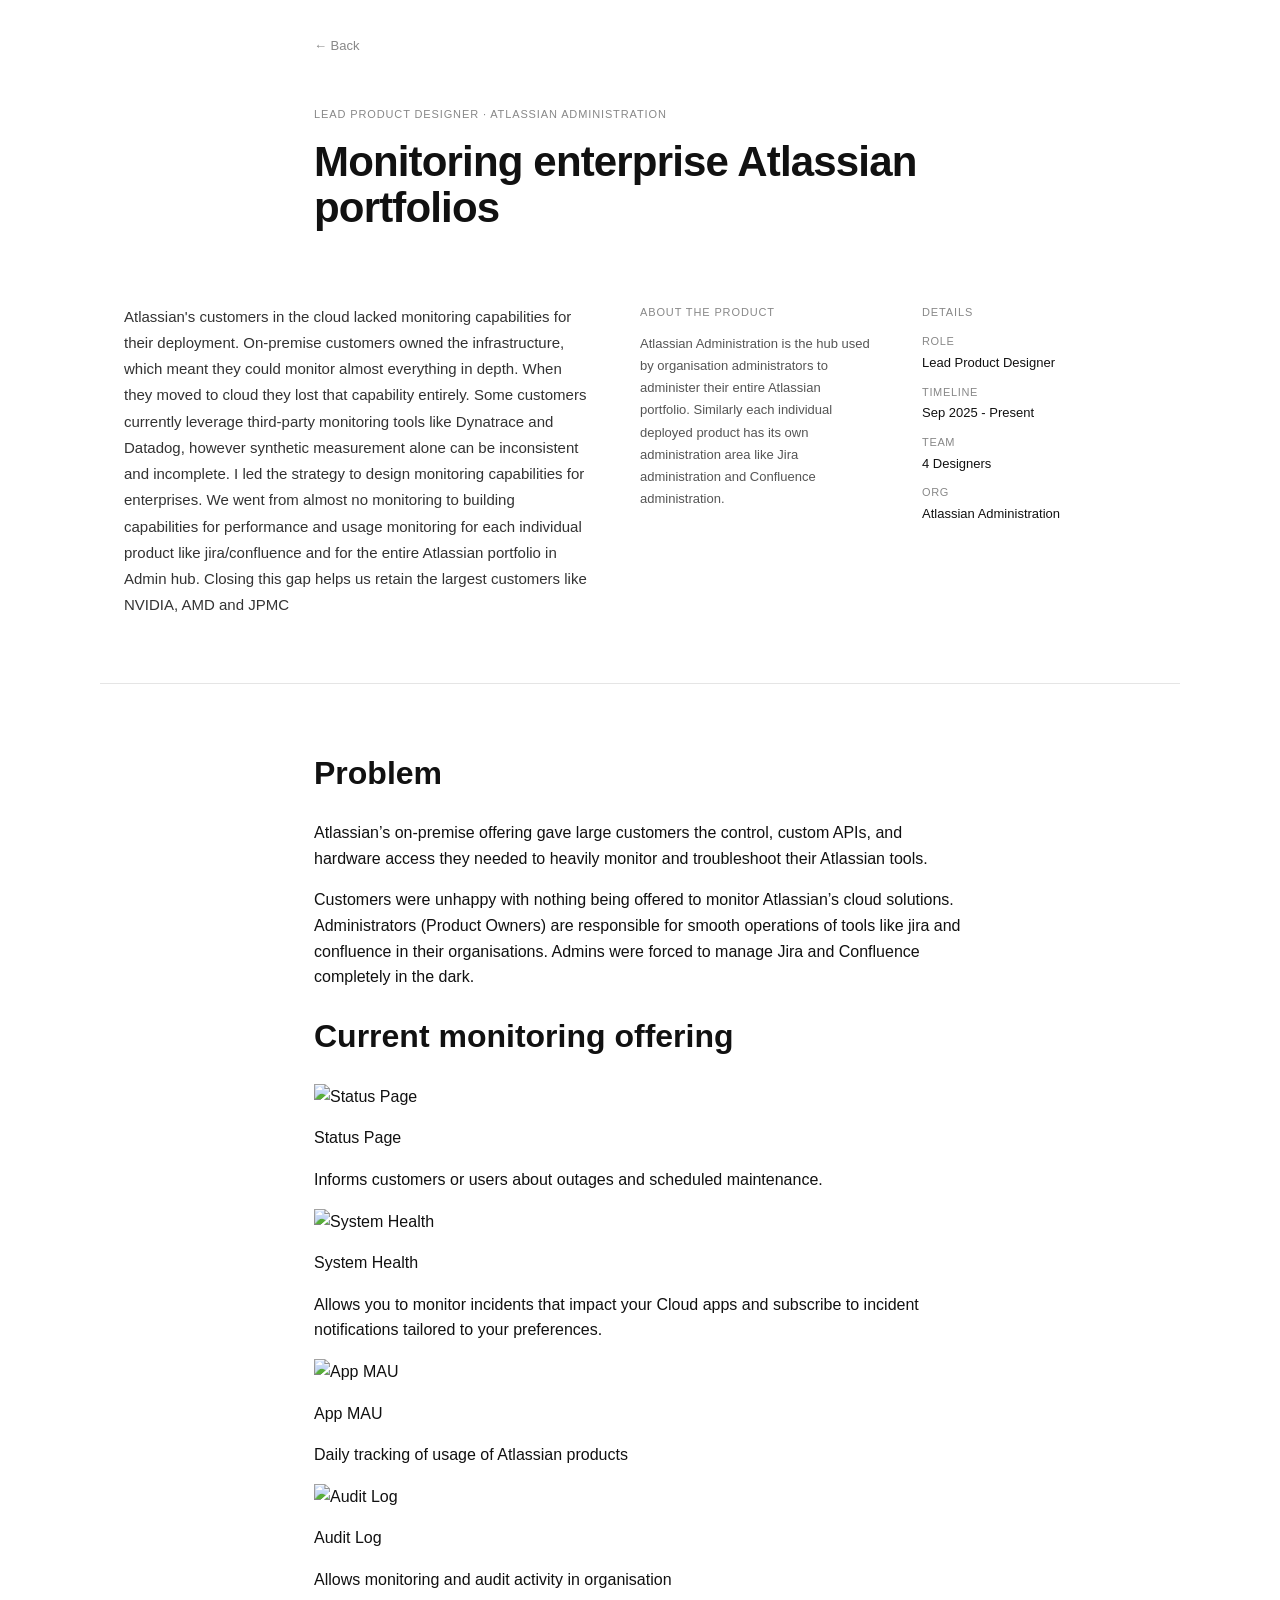
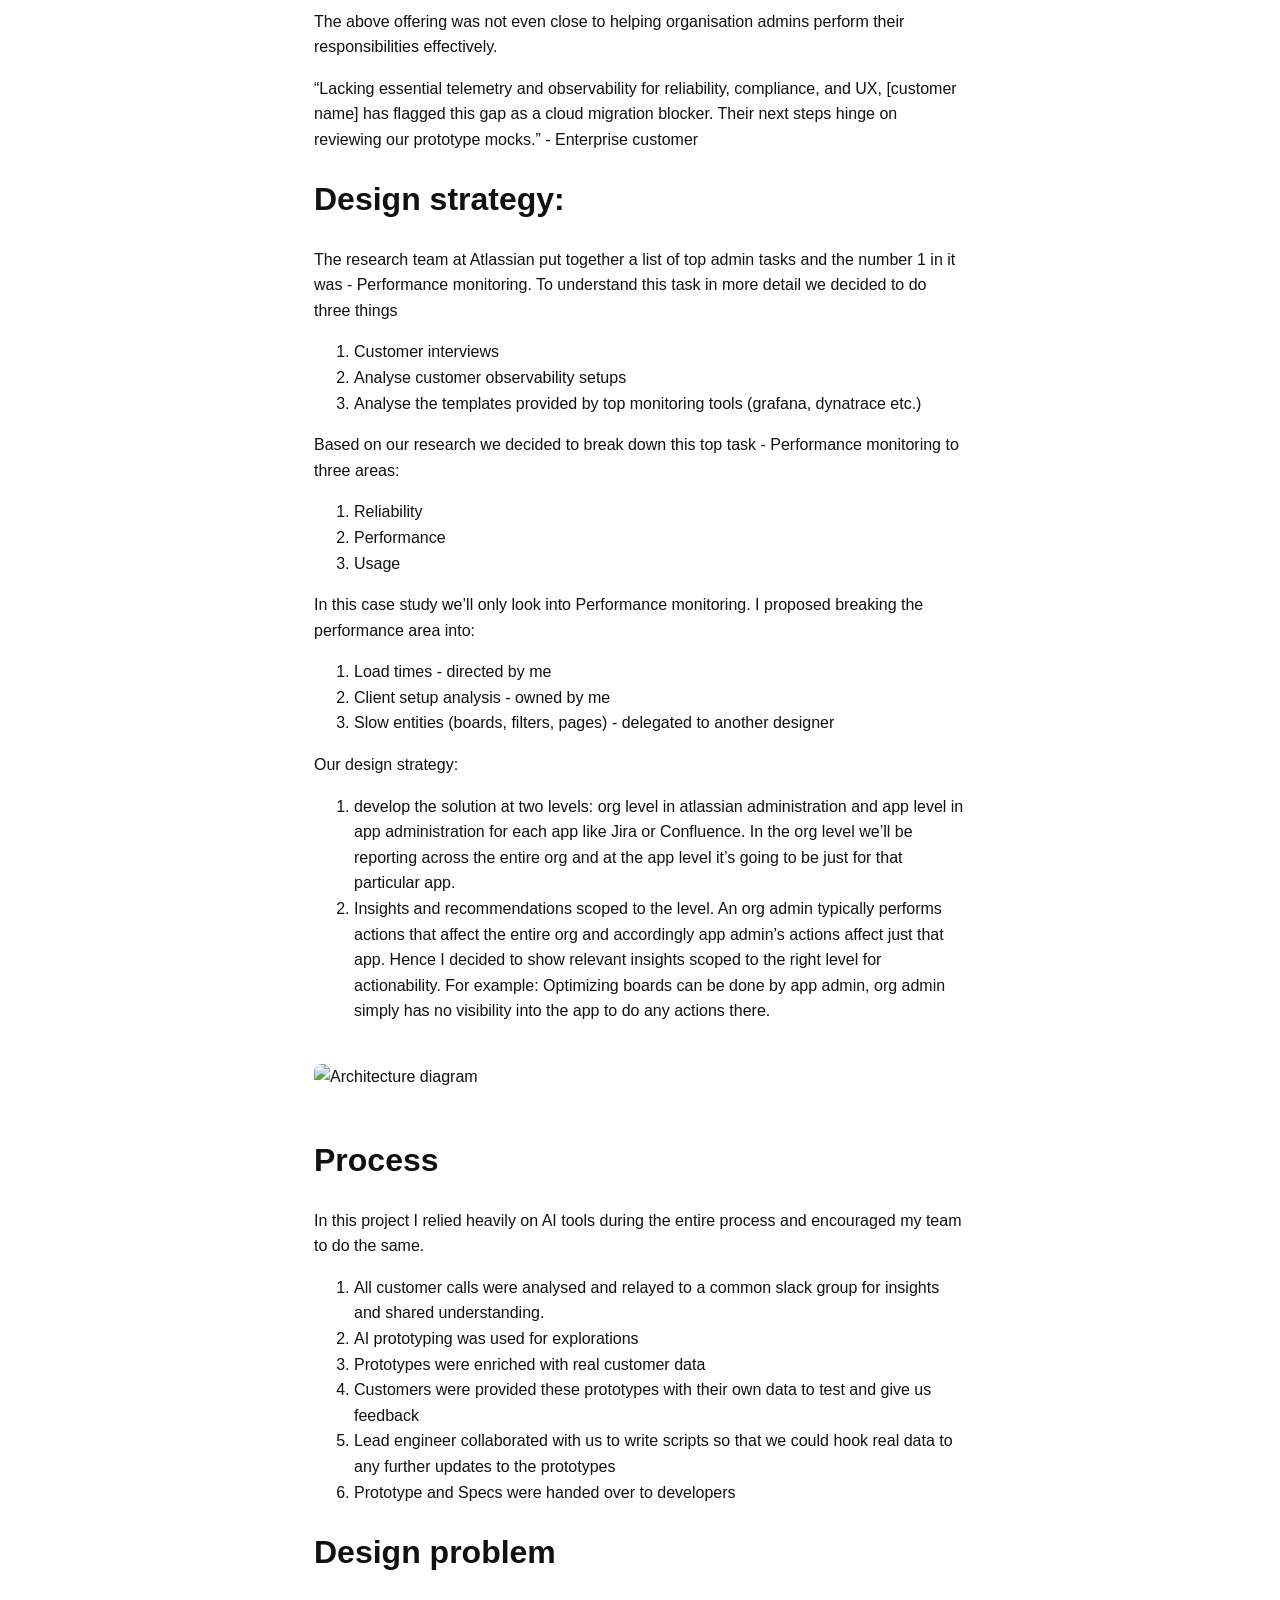
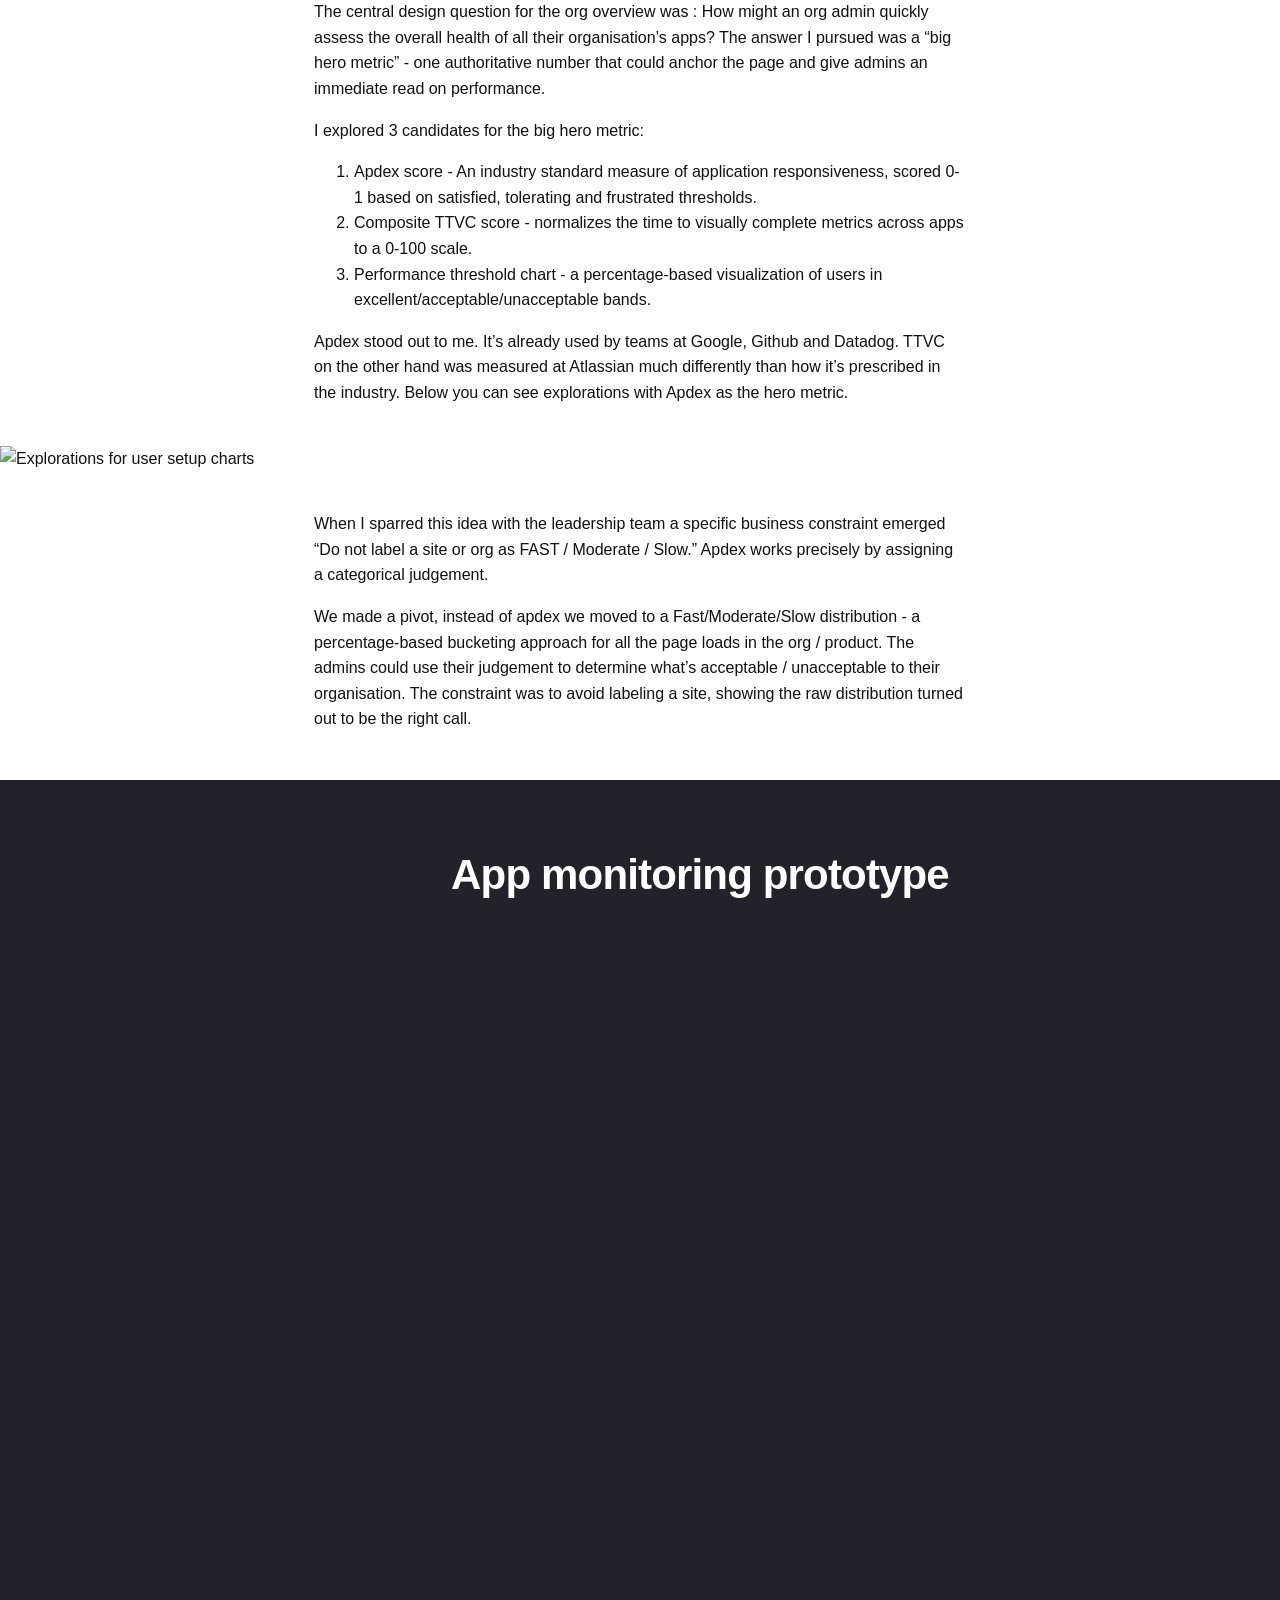
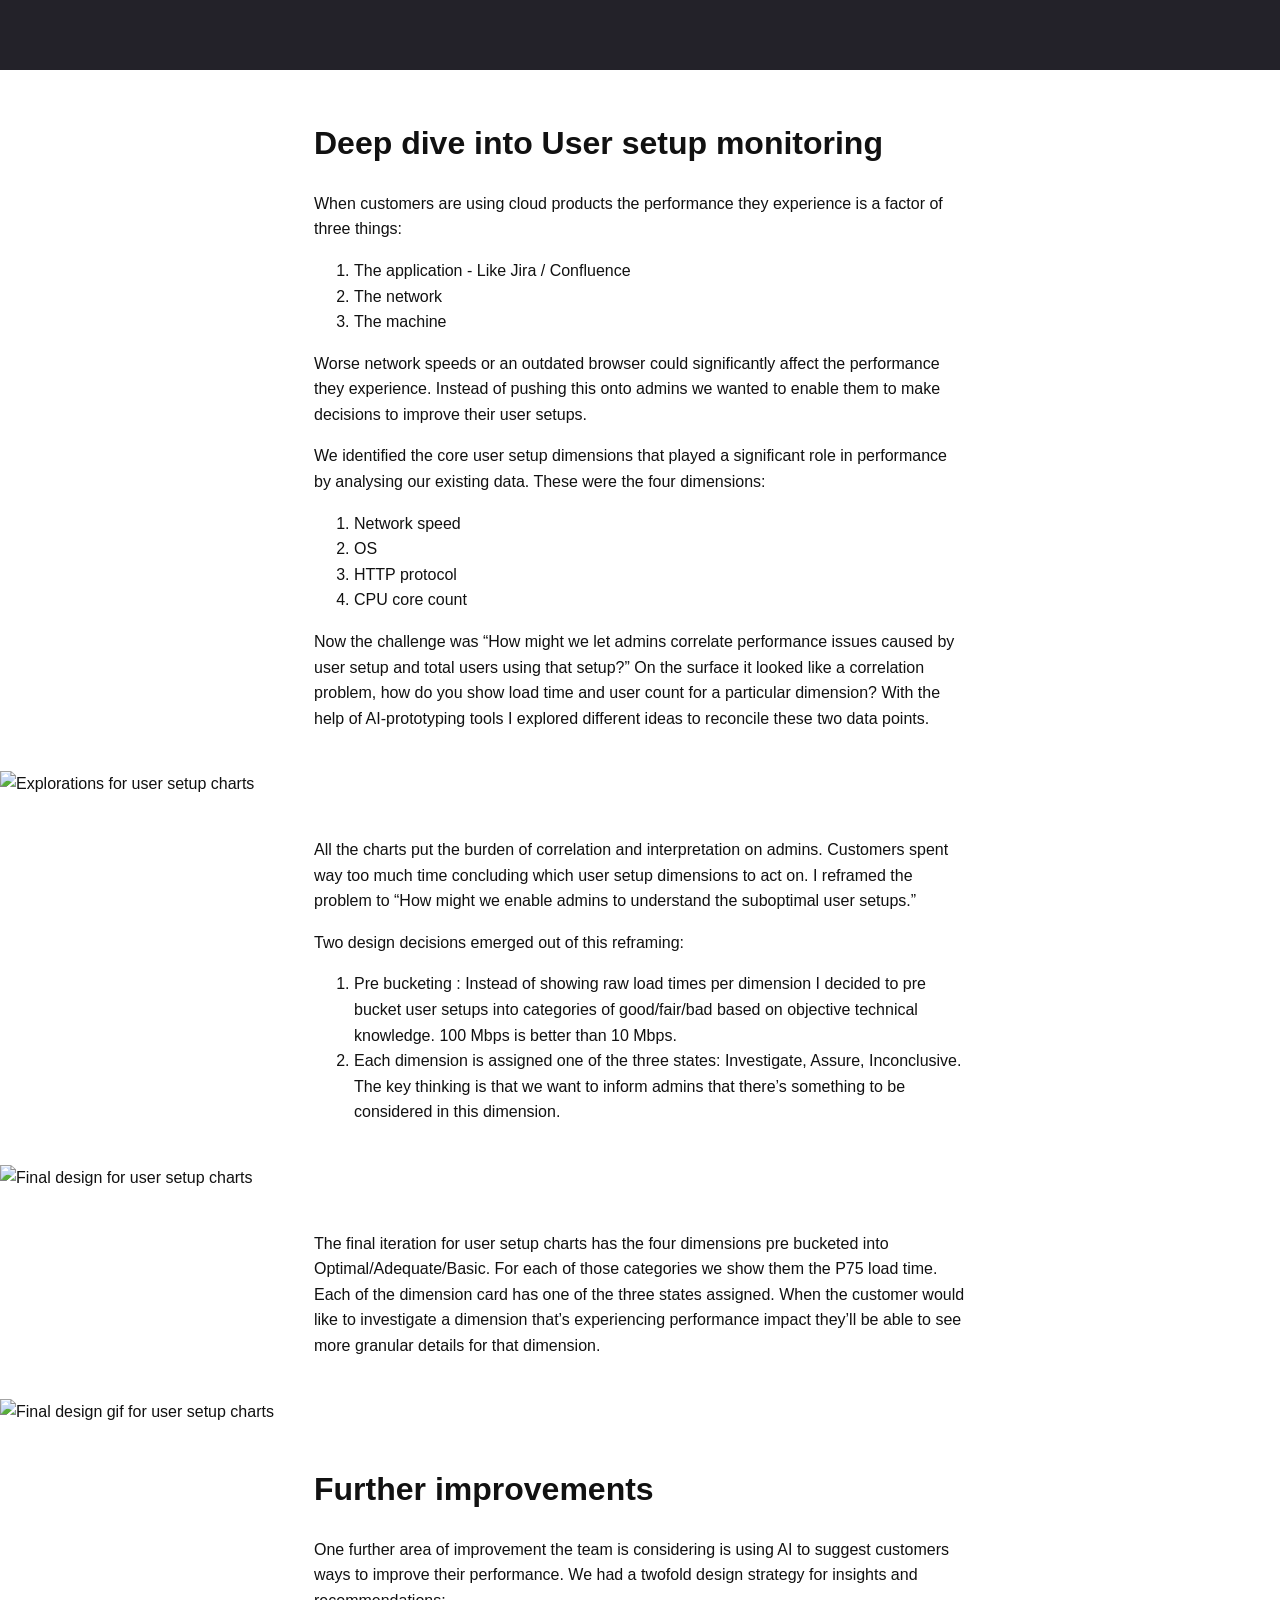
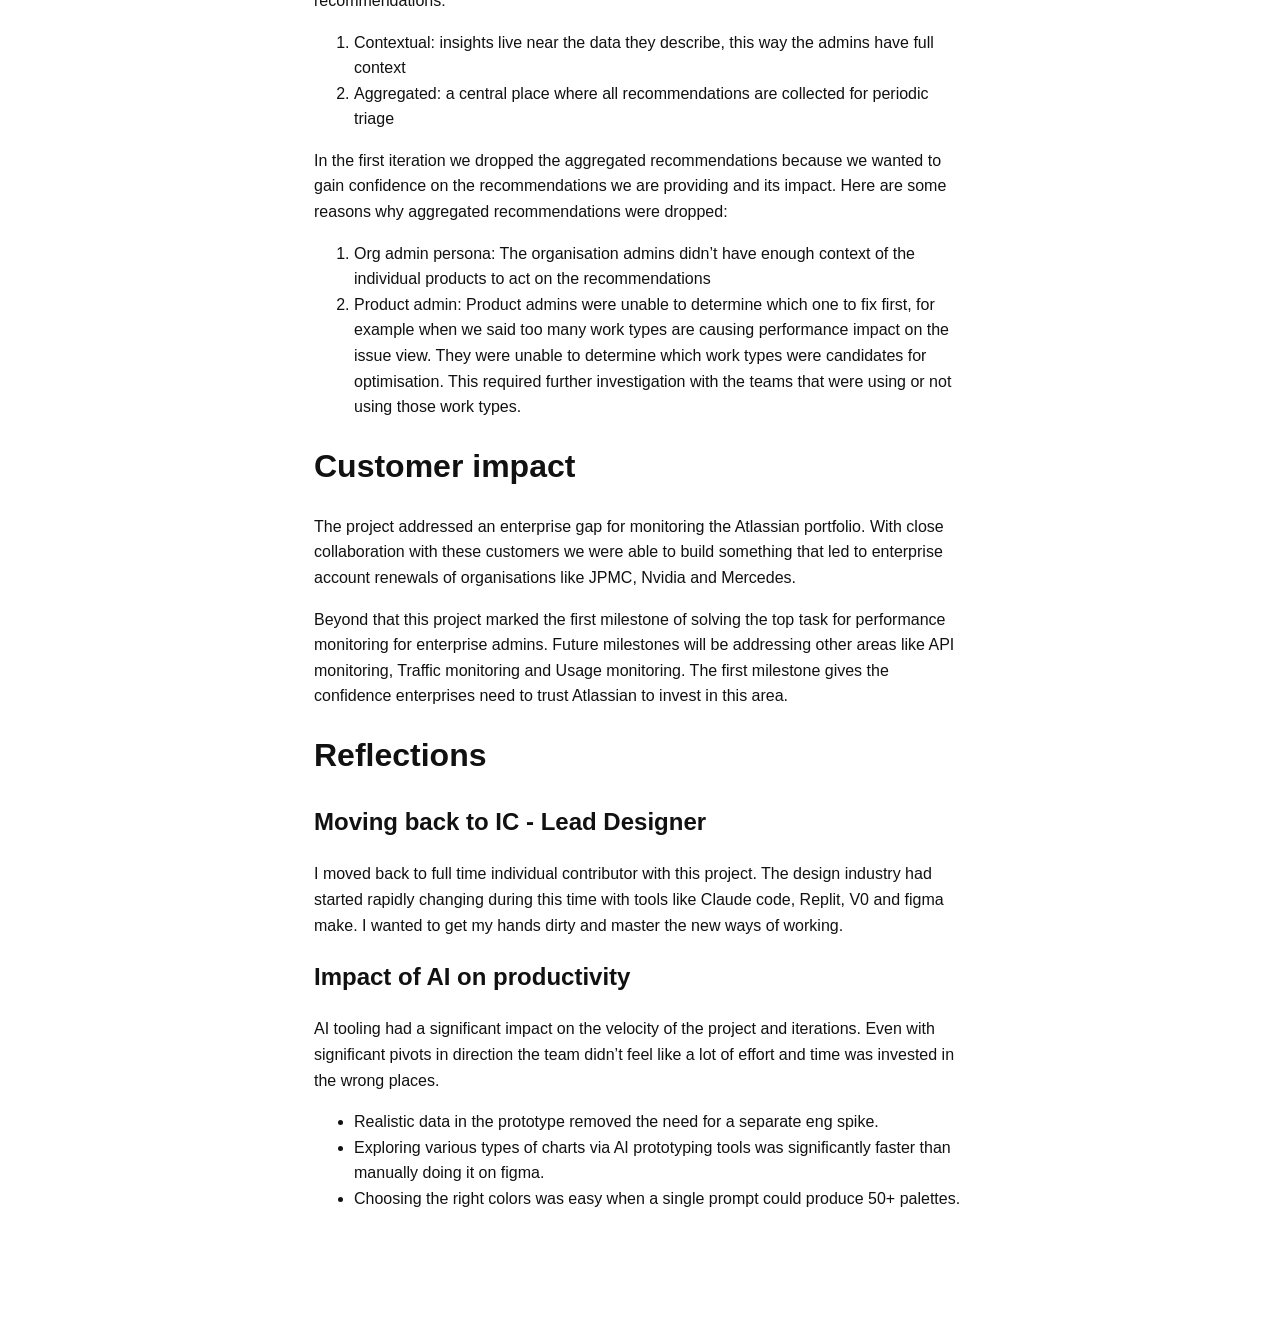
==== case-studies/app-monitoring/index.html @ 2e44bdf7 "deploy: imranparvez/imran-26-source@909b4e8a1676be94aba6d15a6e07140be1d44ac9" ====
<!DOCTYPE html><html lang="en" data-astro-cid-skaurlmh> <head><meta charset="utf-8"><link rel="icon" type="image/svg+xml" href="/favicon.svg"><meta name="viewport" content="width=device-width"><meta name="generator" content="Astro v6.0.8"><title>Monitoring enterprise Atlassian portfolios – Imran Parvez</title><link rel="stylesheet" href="/_astro/_slug_@_@astro.CzDx55tx.css"></head> <body data-astro-cid-skaurlmh> <!-- NAV --> <div class="container" data-astro-cid-skaurlmh> <nav class="nav" data-astro-cid-skaurlmh> <a href="/" class="nav__back" data-astro-cid-skaurlmh>← Back</a> </nav> </div> <!-- PAGE HEADER --> <div class="container" data-astro-cid-skaurlmh> <header class="page-header" data-astro-cid-skaurlmh> <p class="page-header__label" data-astro-cid-skaurlmh>Lead Product Designer · Atlassian Administration</p> <h1 class="page-header__title" data-astro-cid-skaurlmh>Monitoring enterprise Atlassian portfolios</h1> </header> </div> <!-- INTRO COLUMNS --> <div class="intro" data-astro-cid-skaurlmh> <div class="intro__summary" data-astro-cid-skaurlmh> <p data-astro-cid-skaurlmh>Atlassian&#39;s customers in the cloud lacked monitoring capabilities for their deployment. On-premise customers owned the infrastructure, which meant they could monitor almost everything in depth. When they moved to cloud they lost that capability entirely. Some customers currently leverage third-party monitoring tools like Dynatrace and Datadog, however synthetic measurement alone can be inconsistent and incomplete. I led the strategy to design monitoring capabilities for enterprises. We went from almost no monitoring to building capabilities for performance and usage monitoring for each individual product like jira/confluence and for the entire Atlassian portfolio in Admin hub. Closing this gap helps us retain the largest customers like NVIDIA, AMD and JPMC</p> </div> <div class="intro__context" data-astro-cid-skaurlmh> <p class="intro__col-label" data-astro-cid-skaurlmh>About the product</p> <p class="intro__product" data-astro-cid-skaurlmh>Atlassian Administration is the hub used by organisation administrators to administer their entire Atlassian portfolio. Similarly each individual deployed product has its own administration area like Jira administration and Confluence administration. </p> </div> <div class="intro__meta" data-astro-cid-skaurlmh> <p class="intro__col-label" data-astro-cid-skaurlmh>Details</p> <div class="intro__meta-list" data-astro-cid-skaurlmh> <div class="intro__meta-item" data-astro-cid-skaurlmh> <span class="intro__meta-key" data-astro-cid-skaurlmh>Role</span> <span class="intro__meta-value" data-astro-cid-skaurlmh>Lead Product Designer</span> </div> <div class="intro__meta-item" data-astro-cid-skaurlmh> <span class="intro__meta-key" data-astro-cid-skaurlmh>Timeline</span> <span class="intro__meta-value" data-astro-cid-skaurlmh>Sep 2025 - Present</span> </div> <div class="intro__meta-item" data-astro-cid-skaurlmh> <span class="intro__meta-key" data-astro-cid-skaurlmh>Team</span> <span class="intro__meta-value" data-astro-cid-skaurlmh>4 Designers</span> </div> <div class="intro__meta-item" data-astro-cid-skaurlmh> <span class="intro__meta-key" data-astro-cid-skaurlmh>Org</span> <span class="intro__meta-value" data-astro-cid-skaurlmh>Atlassian Administration</span> </div> </div> </div> </div>  <!-- BODY CONTENT --> <div class="container" data-astro-cid-skaurlmh> <div class="prose" data-astro-cid-skaurlmh> <h1 id="problem">Problem</h1>
<p>Atlassian’s on-premise offering gave large customers the control, custom APIs, and hardware access they needed to heavily monitor and troubleshoot their Atlassian tools.</p>
<p>Customers were unhappy with nothing being offered to monitor Atlassian’s cloud solutions. Administrators (Product Owners) are responsible for smooth operations of tools like jira and confluence in their organisations. Admins were forced to manage Jira and Confluence completely in the dark.</p>
<h1 id="current-monitoring-offering">Current monitoring offering</h1>
<div class="img-row img-row--4">
  <div class="img-row__item">
    <img src="/status-page.png" alt="Status Page">
    <p class="img-row__title">Status Page</p>
    <p class="img-row__desc">Informs customers or users about outages and scheduled maintenance.</p>
  </div>
  <div class="img-row__item">
    <img src="/system-health.png" alt="System Health">
    <p class="img-row__title">System Health</p>
    <p class="img-row__desc">Allows you to monitor incidents that impact your Cloud apps and subscribe to incident notifications tailored to your preferences.</p>
  </div>
  <div class="img-row__item">
    <img src="/app-mau.png" alt="App MAU">
    <p class="img-row__title">App MAU</p>
    <p class="img-row__desc">Daily tracking of usage of Atlassian products</p>
  </div>
  <div class="img-row__item">
    <img src="/audit-log.png" alt="Audit Log">
    <p class="img-row__title">Audit Log</p>
    <p class="img-row__desc">Allows monitoring and audit activity in organisation</p>
  </div>
</div>
<p>The above offering was not even close to helping organisation admins perform their responsibilities effectively.</p>
<p>“Lacking essential telemetry and observability for reliability, compliance, and UX, [customer name] has flagged this gap as a cloud migration blocker. Their next steps hinge on reviewing our prototype mocks.” - Enterprise customer</p>
<h1 id="design-strategy">Design strategy:</h1>
<p>The research team at Atlassian put together a list of top admin tasks and the number 1 in it was - Performance monitoring. To understand this task in more detail we decided to do three things</p>
<ol>
<li>Customer interviews</li>
<li>Analyse customer observability setups</li>
<li>Analyse the templates provided by top monitoring tools (grafana, dynatrace etc.)</li>
</ol>
<p>Based on our research we decided to break down this top task - Performance monitoring to three areas:</p>
<ol>
<li>Reliability</li>
<li>Performance</li>
<li>Usage</li>
</ol>
<p>In this case study we’ll only look into Performance monitoring. I proposed breaking the performance area into:</p>
<ol>
<li>Load times - directed by me</li>
<li>Client setup analysis - owned by me</li>
<li>Slow entities (boards, filters, pages) - delegated to another designer</li>
</ol>
<p>Our design strategy:</p>
<ol>
<li>develop the solution at two levels: org level in atlassian administration and app level in app administration for each app like Jira or Confluence. In the org level we’ll be reporting across the entire org and at the app level it’s going to be just for that particular app.</li>
<li>Insights and recommendations scoped to the level. An org admin typically performs actions that affect the entire org and accordingly app admin’s actions affect just that app. Hence I decided to show relevant insights scoped to the right level for actionability. For example: Optimizing boards can be done by app admin, org admin simply has no visibility into the app to do any actions there.</li>
</ol>
<img src="/overall-architecture.png" alt="Architecture diagram" style="width:100%;border-radius:8px;margin:24px 0;">
<h1 id="process">Process</h1>
<p>In this project I relied heavily on AI tools during the entire process and encouraged my team to do the same.</p>
<ol>
<li>All customer calls were analysed and relayed to a common slack group for insights and shared understanding.</li>
<li>AI prototyping was used for explorations</li>
<li>Prototypes were enriched with real customer data</li>
<li>Customers were provided these prototypes with their own data to test and give us feedback</li>
<li>Lead engineer collaborated with us to write scripts so that we could hook real data to any further updates to the prototypes</li>
<li>Prototype and Specs were handed over to developers</li>
</ol>
<h1 id="design-problem">Design problem</h1>
<p>The central design question for the org overview was : How might an org admin quickly assess the overall health of all their organisation’s apps? The answer I pursued was a “big hero metric” - one authoritative number that could anchor the page and give admins an immediate read on performance.</p>
<p>I explored 3 candidates for the big hero metric:</p>
<ol>
<li>Apdex score - An industry standard measure of application responsiveness, scored 0-1 based on satisfied, tolerating and frustrated thresholds.</li>
<li>Composite TTVC score - normalizes the time to visually complete metrics across apps to a 0-100 scale.</li>
<li>Performance threshold chart - a percentage-based visualization of users in excellent/acceptable/unacceptable bands.</li>
</ol>
<p>Apdex stood out to me. It’s already used by teams at Google, Github and Datadog. TTVC on the other hand was measured at Atlassian much differently than how it’s prescribed in the industry. Below you can see explorations with Apdex as the hero metric.</p>
<div class="img-full"><img src="/apdex-direction.png" alt="Explorations for user setup charts"></div>
<p>When I sparred this idea with the leadership team a specific business constraint emerged “Do not label a site or org as FAST / Moderate / Slow.” Apdex works precisely by assigning a categorical judgement.</p>
<p>We made a pivot, instead of apdex we moved to a Fast/Moderate/Slow distribution - a percentage-based bucketing approach for all the page loads in the org / product. The admins could use their judgement to determine what’s acceptable / unacceptable to their organisation. The constraint was to avoid labeling a site, showing the raw distribution turned out to be the right call.</p>
<div class="proto-embed">
    <div class="prototype-heading">App monitoring prototype</div>
  <iframe src="https://delicate-taffy-cbfa36.netlify.app/" title="UIM prototype" loading="lazy"></iframe>
</div>
<h1 id="deep-dive-into-user-setup-monitoring">Deep dive into User setup monitoring</h1>
<p>When customers are using cloud products the performance they experience is a factor of three things:</p>
<ol>
<li>The application - Like Jira / Confluence</li>
<li>The network</li>
<li>The machine</li>
</ol>
<p>Worse network speeds or an outdated browser could significantly affect the performance they experience. Instead of pushing this onto admins we wanted to enable them to make decisions to improve their user setups.</p>
<p>We identified the core user setup dimensions that played a significant role in performance by analysing our existing data. These were the four dimensions:</p>
<ol>
<li>Network speed</li>
<li>OS</li>
<li>HTTP protocol</li>
<li>CPU core count</li>
</ol>
<p>Now the challenge was “How might we let admins correlate performance issues caused by user setup and total users using that setup?” On the surface it looked like a correlation problem, how do you show load time and user count for a particular dimension? With the help of AI-prototyping tools I explored different ideas to reconcile these two data points.</p>
<div class="img-full"><img src="/User-setup-explorations.png" alt="Explorations for user setup charts"></div>
<p>All the charts put the burden of correlation and interpretation on admins. Customers spent way too much time concluding which user setup dimensions to act on. I reframed the problem to “How might we enable admins to understand the suboptimal user setups.”</p>
<p>Two design decisions emerged out of this reframing:</p>
<ol>
<li>Pre bucketing : Instead of showing raw load times per dimension I decided to pre bucket user setups into categories of good/fair/bad based on objective technical knowledge. 100 Mbps is better than 10 Mbps.</li>
<li>Each dimension is assigned one of the three states: Investigate, Assure, Inconclusive. The key thinking is that we want to inform admins that there’s something to be considered in this dimension.</li>
</ol>
<div class="img-full"><img src="/User-setup-final.png" alt="Final design for user setup charts"></div>
<p>The final iteration for user setup charts has the four dimensions pre bucketed into Optimal/Adequate/Basic. For each of those categories we show them the P75 load time. Each of the dimension card has one of the three states assigned. When the customer would like to investigate a dimension that’s experiencing performance impact they’ll be able to see more granular details for that dimension.</p>
<div class="img-full"><img src="/user-setup.gif" alt="Final design gif for user setup charts"></div>
<h1 id="further-improvements">Further improvements</h1>
<p>One further area of improvement the team is considering is using AI to suggest customers ways to improve their performance. We had a twofold design strategy for insights and recommendations:</p>
<ol>
<li>Contextual: insights live near the data they describe, this way the admins have full context</li>
<li>Aggregated: a central place where all recommendations are collected for periodic triage</li>
</ol>
<p>In the first iteration we dropped the aggregated recommendations because we wanted to gain confidence on the recommendations we are providing and its impact. Here are some reasons why aggregated recommendations were dropped:</p>
<ol>
<li>Org admin persona: The organisation admins didn’t have enough context of the individual products to act on the recommendations</li>
<li>Product admin: Product admins were unable to determine which one to fix first, for example when we said too many work types are causing performance impact on the issue view. They were unable to determine which work types were candidates for optimisation. This required further investigation with the teams that were using or not using those work types.</li>
</ol>
<h1 id="customer-impact">Customer impact</h1>
<p>The project addressed an enterprise gap for monitoring the Atlassian portfolio. With close collaboration with these customers we were able to build something that led to enterprise account renewals of organisations like JPMC, Nvidia and Mercedes.</p>
<p>Beyond that this project marked the first milestone of solving the top task for performance monitoring for enterprise admins. Future milestones will be addressing other areas like API monitoring, Traffic monitoring and Usage monitoring. The first milestone gives the confidence enterprises need to trust Atlassian to invest in this area.</p>
<h1 id="reflections">Reflections</h1>
<h2 id="moving-back-to-ic---lead-designer">Moving back to IC - Lead Designer</h2>
<p>I moved back to full time individual contributor with this project. The design industry had started rapidly changing during this time with tools like Claude code, Replit, V0 and figma make. I wanted to get my hands dirty and master the new ways of working.</p>
<h2 id="impact-of-ai-on-productivity">Impact of AI on productivity</h2>
<p>AI tooling had a significant impact on the velocity of the project and iterations. Even with significant pivots in direction the team didn’t feel like a lot of effort and time was invested in the wrong places.</p>
<ul>
<li>Realistic data in the prototype removed the need for a separate eng spike.</li>
<li>Exploring various types of charts via AI prototyping tools was significantly faster than manually doing it on figma.</li>
<li>Choosing the right colors was easy when a single prompt could produce 50+ palettes.</li>
</ul> </div> </div> <script type="module" src="/_astro/_slug_.astro_astro_type_script_index_0_lang.B31rm3zP.js"></script> </body> </html>
---- _astro/_slug_@_@astro.CzDx55tx.css ----
[data-astro-cid-skaurlmh],[data-astro-cid-skaurlmh]:before,[data-astro-cid-skaurlmh]:after{box-sizing:border-box;margin:0;padding:0}:root{--color-bg: #ffffff;--color-text: #111111;--color-muted: #888888;--color-border: #e5e5e5;--font-sans: -apple-system, BlinkMacSystemFont, "Segoe UI", Helvetica, Arial, sans-serif;--content-width: 700px}html,body{background:var(--color-bg);color:var(--color-text);font-family:var(--font-sans);font-size:16px;line-height:1.6;-webkit-font-smoothing:antialiased;overflow-x:hidden}.container[data-astro-cid-skaurlmh]{max-width:var(--content-width);margin:0 auto;padding:0 24px}.nav[data-astro-cid-skaurlmh]{padding:32px 0 0}.nav__back[data-astro-cid-skaurlmh]{font-size:13px;color:var(--color-muted);text-decoration:none;display:inline-flex;align-items:center;gap:4px}.nav__back[data-astro-cid-skaurlmh]:hover{color:var(--color-text);text-decoration:underline;text-underline-offset:3px}.page-header[data-astro-cid-skaurlmh]{padding:48px 0 56px}.page-header__label[data-astro-cid-skaurlmh]{font-size:11px;font-weight:500;letter-spacing:.08em;text-transform:uppercase;color:var(--color-muted);margin-bottom:16px}.page-header__title[data-astro-cid-skaurlmh]{font-size:42px;font-weight:600;letter-spacing:-.02em;line-height:1.1;margin-bottom:16px}.page-header__subtitle[data-astro-cid-skaurlmh]{font-size:18px;color:#555;line-height:1.5;margin-bottom:24px;max-width:560px}.page-header__meta[data-astro-cid-skaurlmh]{font-size:13px;color:var(--color-muted)}.hero-image[data-astro-cid-skaurlmh]{width:100vw;position:relative;left:50%;margin-left:-50vw;height:480px;background:#f7f7f7;overflow:hidden;margin-bottom:64px}.hero-image[data-astro-cid-skaurlmh] img[data-astro-cid-skaurlmh]{width:100%;height:100%;object-fit:cover;object-position:center 20%;filter:grayscale(100%);display:block}.hero-image__placeholder[data-astro-cid-skaurlmh]{width:100%;height:100%;display:flex;align-items:center;justify-content:center}.hero-image__placeholder[data-astro-cid-skaurlmh] span[data-astro-cid-skaurlmh]{font-size:12px;font-weight:500;letter-spacing:.06em;text-transform:uppercase;color:#ccc}.intro[data-astro-cid-skaurlmh]{max-width:1080px;margin:0 auto 64px;padding:0 24px 64px;display:grid;grid-template-columns:2fr 1fr 1fr;gap:48px;border-bottom:1px solid var(--color-border)}.intro__summary[data-astro-cid-skaurlmh]{font-size:15px;line-height:1.75;color:#333}.intro__summary[data-astro-cid-skaurlmh] p[data-astro-cid-skaurlmh]+p[data-astro-cid-skaurlmh]{margin-top:16px}.intro__col-label[data-astro-cid-skaurlmh]{font-size:11px;font-weight:500;letter-spacing:.08em;text-transform:uppercase;color:var(--color-muted);margin-bottom:12px}.intro__product[data-astro-cid-skaurlmh]{font-size:13px;line-height:1.7;color:#555}.intro__meta-list[data-astro-cid-skaurlmh]{display:flex;flex-direction:column;gap:10px}.intro__meta-item[data-astro-cid-skaurlmh]{display:flex;flex-direction:column;gap:2px}.intro__meta-key[data-astro-cid-skaurlmh]{font-size:11px;font-weight:500;letter-spacing:.06em;text-transform:uppercase;color:var(--color-muted)}.intro__meta-value[data-astro-cid-skaurlmh]{font-size:13px;color:var(--color-text)}.metrics[data-astro-cid-skaurlmh]{display:grid;grid-template-columns:repeat(auto-fit,minmax(120px,1fr));gap:24px;padding:48px 0;border-top:1px solid var(--color-border);border-bottom:1px solid var(--color-border);margin-bottom:64px}.metric__number[data-astro-cid-skaurlmh]{font-size:40px;font-weight:600;letter-spacing:-.02em;line-height:1;margin-bottom:8px}.metric__label[data-astro-cid-skaurlmh]{font-size:12px;color:var(--color-muted);line-height:1.4}.prose[data-astro-cid-skaurlmh]{padding-bottom:96px}.prose[data-astro-cid-skaurlmh] p[data-astro-cid-skaurlmh]{font-size:15px;line-height:1.75;color:#333;margin-bottom:20px}.prose[data-astro-cid-skaurlmh] h2[data-astro-cid-skaurlmh]{font-size:24px;font-weight:600;letter-spacing:-.01em;line-height:1.2;margin-top:56px;margin-bottom:20px;padding-top:56px;border-top:1px solid var(--color-border)}.prose[data-astro-cid-skaurlmh] h2[data-astro-cid-skaurlmh]:first-child{margin-top:0;padding-top:0;border-top:none}.prose[data-astro-cid-skaurlmh] h3[data-astro-cid-skaurlmh]{font-size:17px;font-weight:600;letter-spacing:-.01em;margin-top:36px;margin-bottom:12px}.prose h6{font-size:16px;font-weight:600;margin-top:8px;margin-bottom:0}.prose h2+h6{margin-top:6px}.prose h6+p{margin-top:0}.prose[data-astro-cid-skaurlmh] blockquote[data-astro-cid-skaurlmh]{border-left:2px solid var(--color-border);padding-left:20px;margin:24px 0;font-style:italic;color:#555;font-size:15px;line-height:1.7}.prose[data-astro-cid-skaurlmh] blockquote[data-astro-cid-skaurlmh] p[data-astro-cid-skaurlmh]{margin-bottom:0}.prose[data-astro-cid-skaurlmh] ul[data-astro-cid-skaurlmh],.prose[data-astro-cid-skaurlmh] ol[data-astro-cid-skaurlmh]{padding-left:20px;margin-bottom:20px}.prose[data-astro-cid-skaurlmh] li[data-astro-cid-skaurlmh]{font-size:15px;line-height:1.75;color:#333;margin-bottom:6px}.prose[data-astro-cid-skaurlmh] hr[data-astro-cid-skaurlmh]{border:none;border-top:1px solid var(--color-border);margin:0}.prose[data-astro-cid-skaurlmh] strong[data-astro-cid-skaurlmh]{font-weight:600;color:var(--color-text)}.prose th{text-align:left}.img-full{width:100vw;margin-left:calc(50% - 50vw);margin-top:40px;margin-bottom:40px}.img-full img{width:100%;display:block}.before-after{position:relative;width:1050px;max-width:100vw;margin-left:calc(50% - 525px);margin-top:48px;margin-bottom:48px;padding:96px 0;cursor:ew-resize;user-select:none;isolation:isolate}.before-after:before{content:"";position:absolute;top:0;bottom:0;left:-100vw;right:-100vw;background-color:#232229;z-index:-1}.ba-img{display:block;width:100%;height:auto}.ba-svg-defs{position:absolute;width:0;height:0;overflow:hidden}.ba-after-wrap{position:absolute;top:96px;left:0;width:100%;height:calc(100% - 192px);clip-path:url(#ba-clip)}.ba-after-wrap .ba-img{position:absolute;top:0;left:0;width:100%;height:auto}.ba-handle{position:absolute;top:50%;left:50%;width:12px;height:12px;background:#fff;border-radius:50%;box-shadow:0 2px 8px #00000040;transform:translate(-50%,-50%);pointer-events:none;transition:transform .15s ease}.ba-label{position:absolute;bottom:112px;font-size:11px;font-weight:600;letter-spacing:.08em;text-transform:uppercase;color:#fff;background:#0006;padding:4px 10px;border-radius:4px;pointer-events:none}.ba-label--before{left:16px}.ba-label--after{right:16px}.proto-embed{position:relative;width:200%;max-width:100vw;margin-left:-50%;margin-top:48px;margin-bottom:48px;padding:48px;isolation:isolate}.proto-embed:before{content:"";position:absolute;top:0;bottom:0;left:-100vw;right:-100vw;background-color:#232229;z-index:-1}.proto-embed iframe{width:100%;height:700px;border:none;border-radius:8px;display:block}.shipped-heading{width:100vw;margin-left:calc(50% - 50vw);background-color:#eae9e2;text-align:center;font-size:42px;font-weight:600;letter-spacing:-.02em;line-height:1.1;padding:64px 24px 0}.prototype-heading{width:100vw;margin-left:calc(50% - 50vw);text-align:center;font-size:42px;font-weight:600;letter-spacing:-.02em;line-height:1.1;padding:24px;color:#fff}.img-marquee{width:100vw;margin-left:calc(50% - 50vw);margin-bottom:40px;overflow:hidden}.marquee-track{display:flex;will-change:transform}.marquee-track img{height:1600px;width:auto;flex-shrink:0;display:block}.img-placeholder{width:100%;height:240px;background:#f7f7f7;border-radius:8px;display:flex;align-items:center;justify-content:center;margin:24px 0}.img-placeholder span{font-size:11px;font-weight:500;letter-spacing:.06em;text-transform:uppercase;color:#ccc}
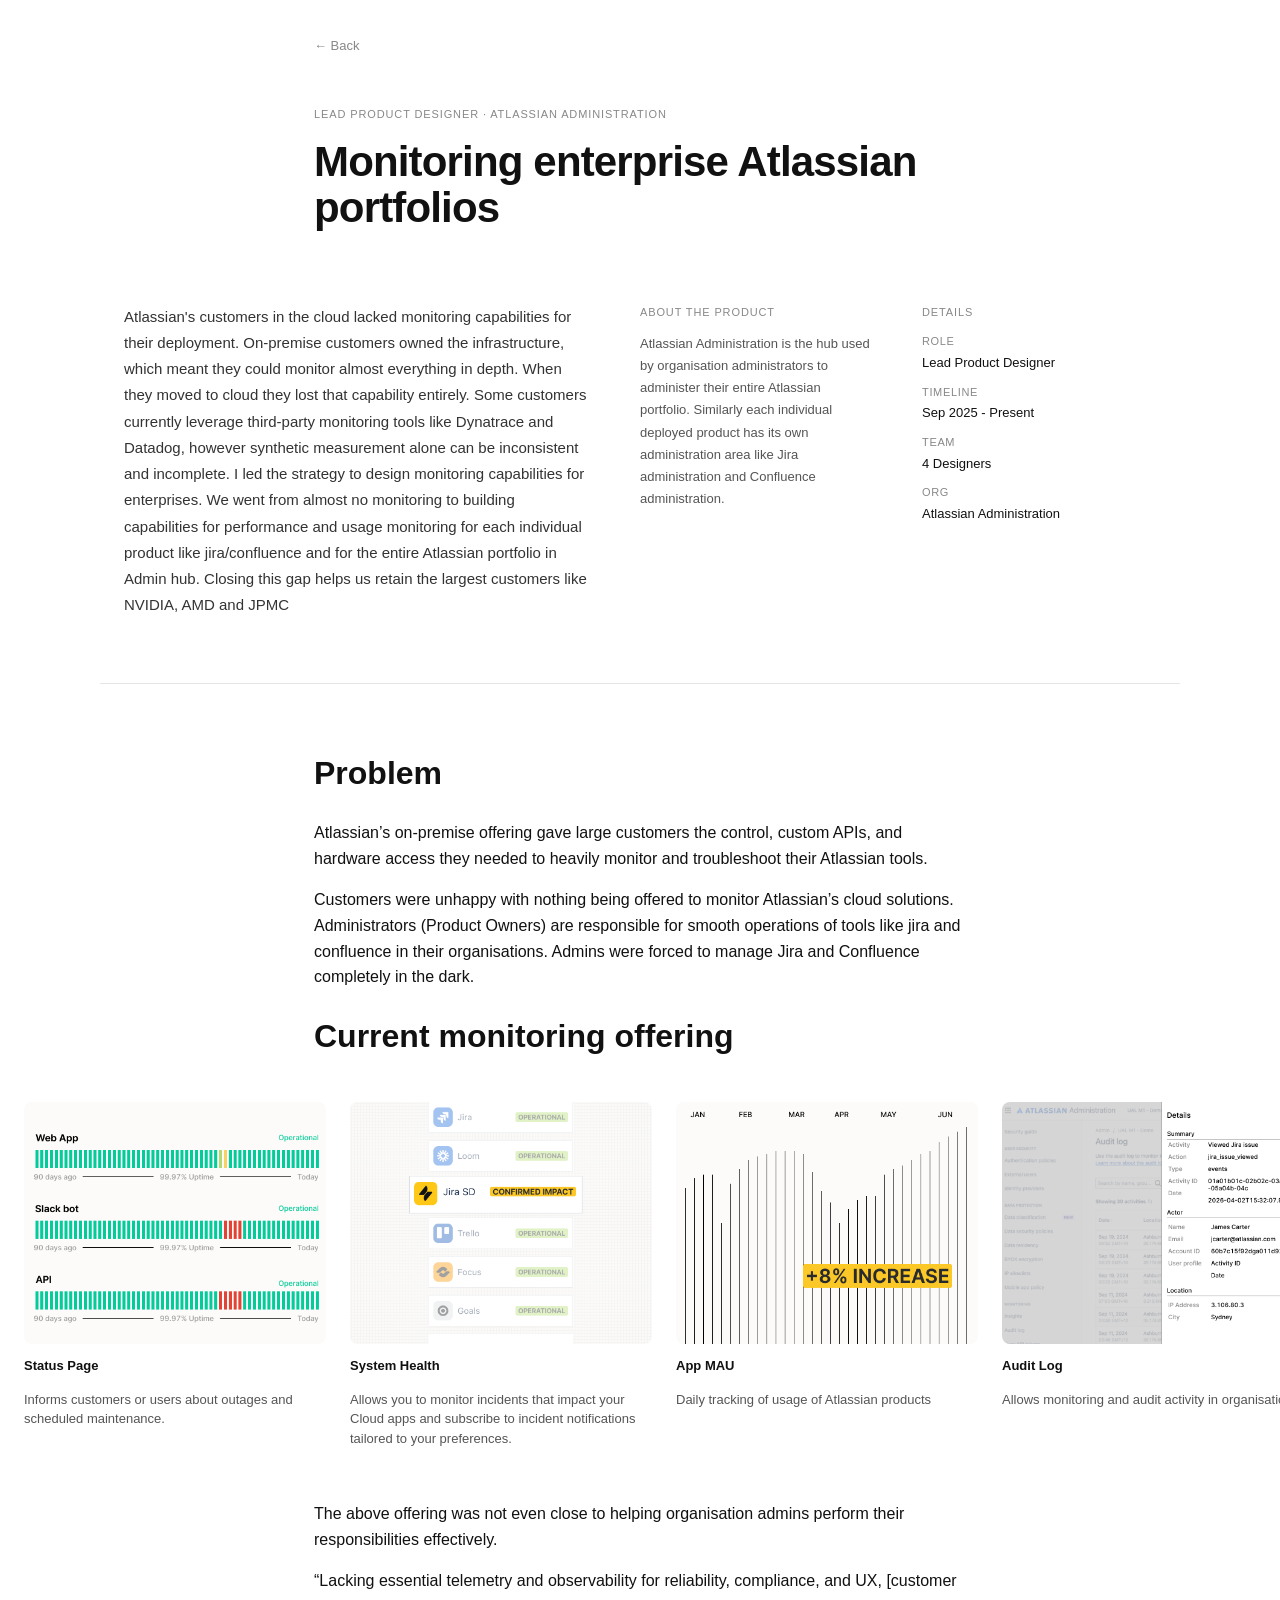
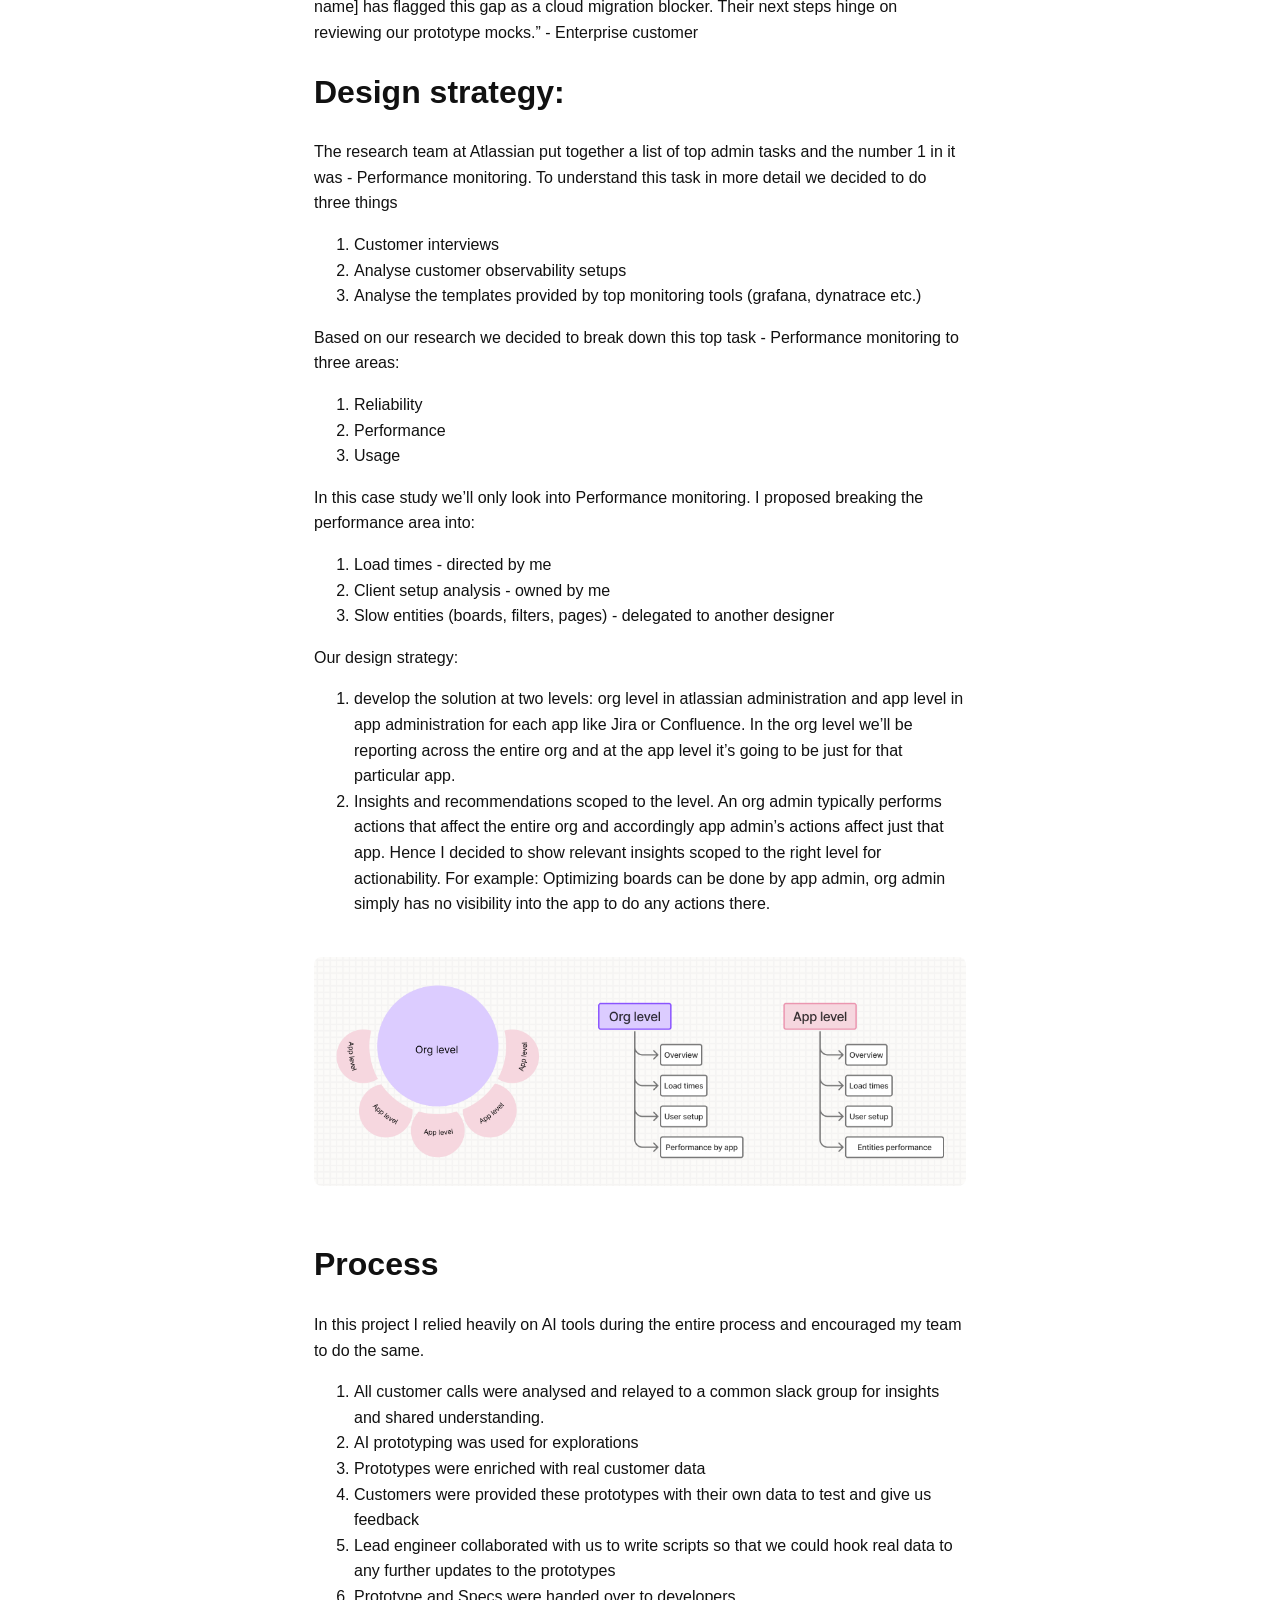
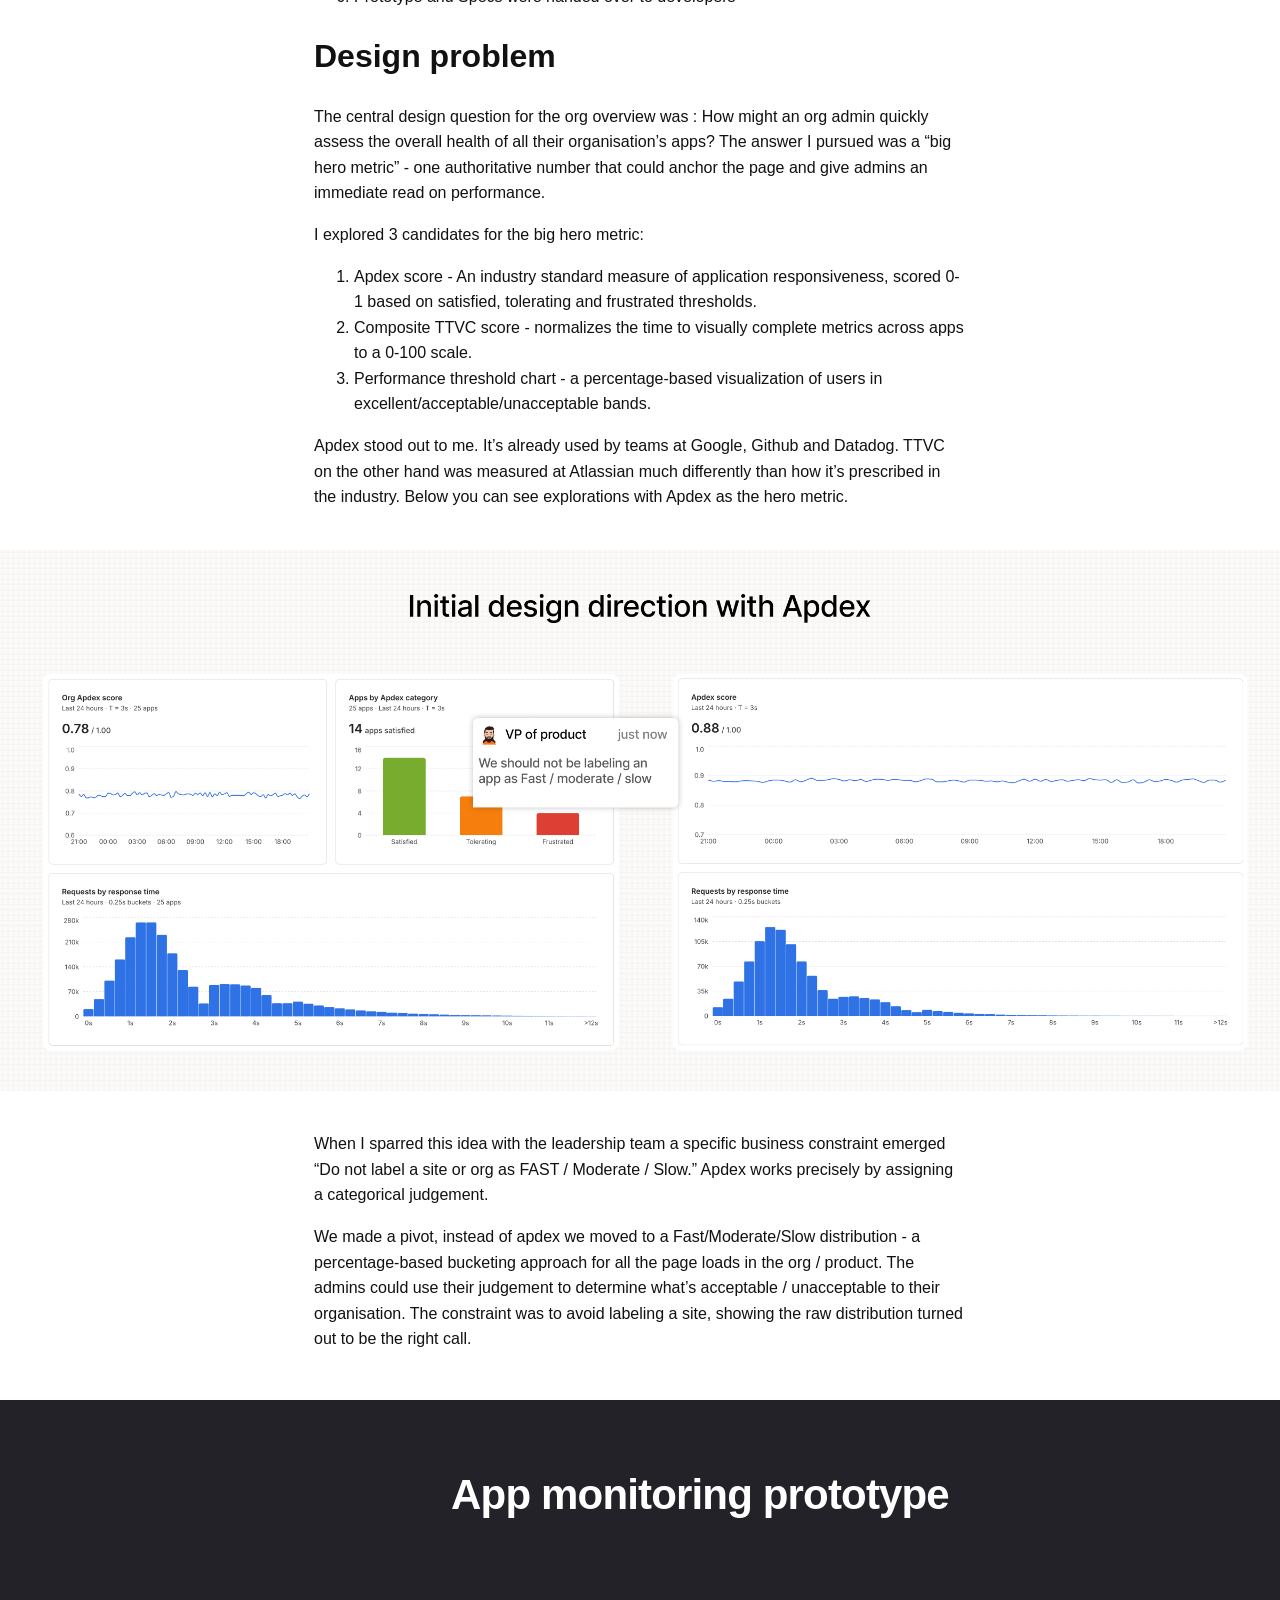
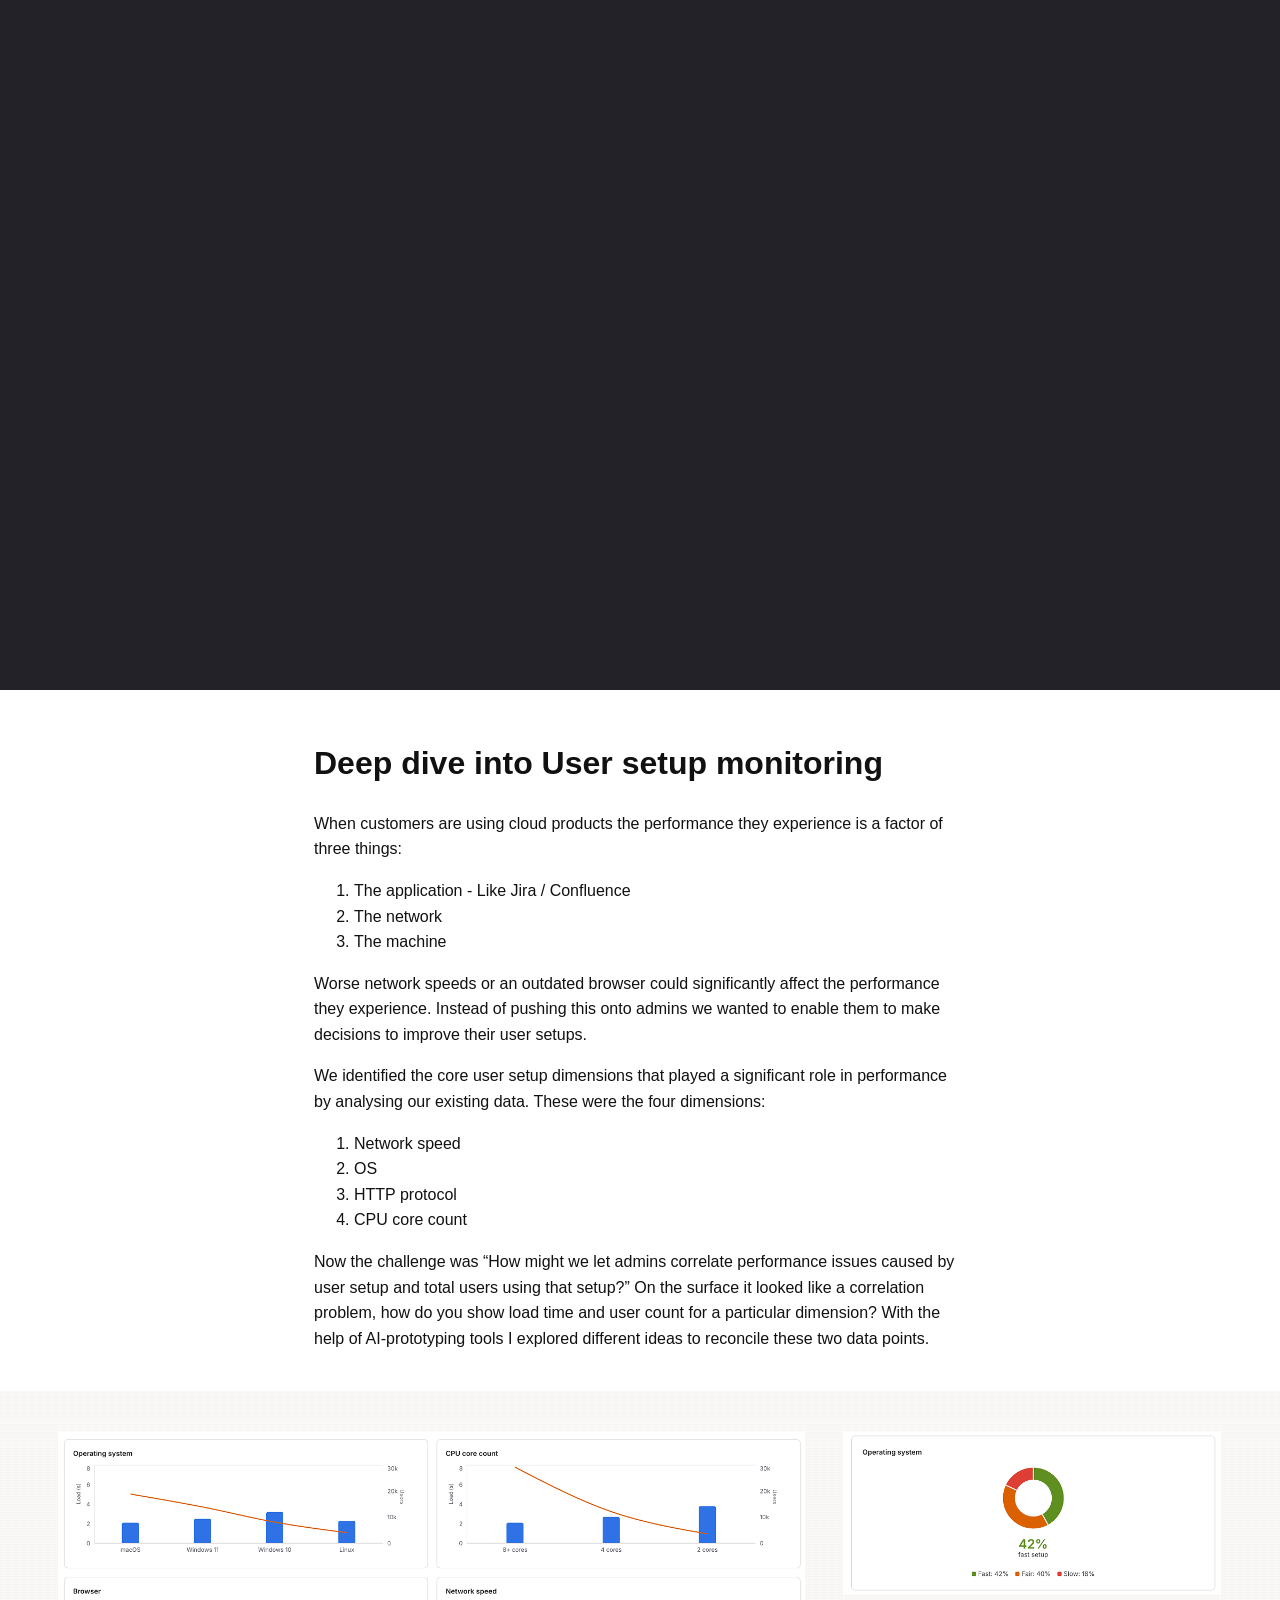
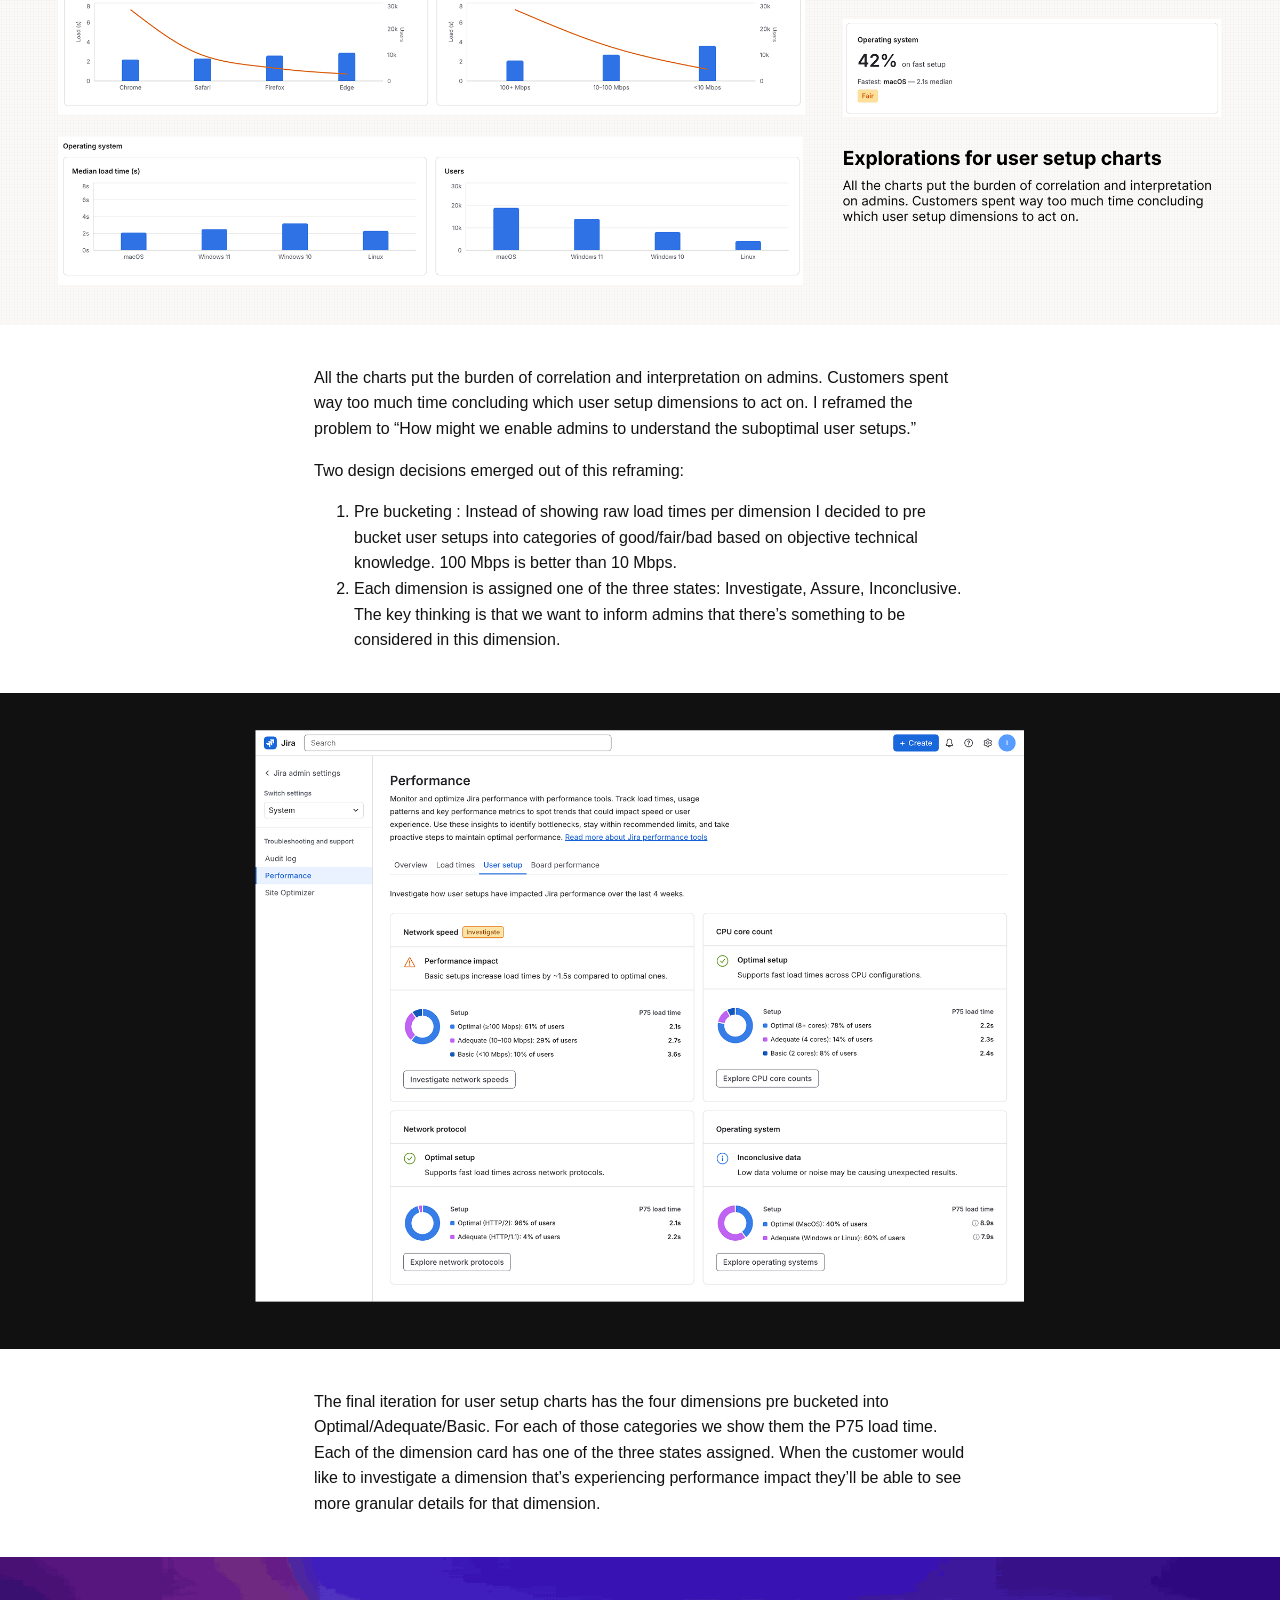
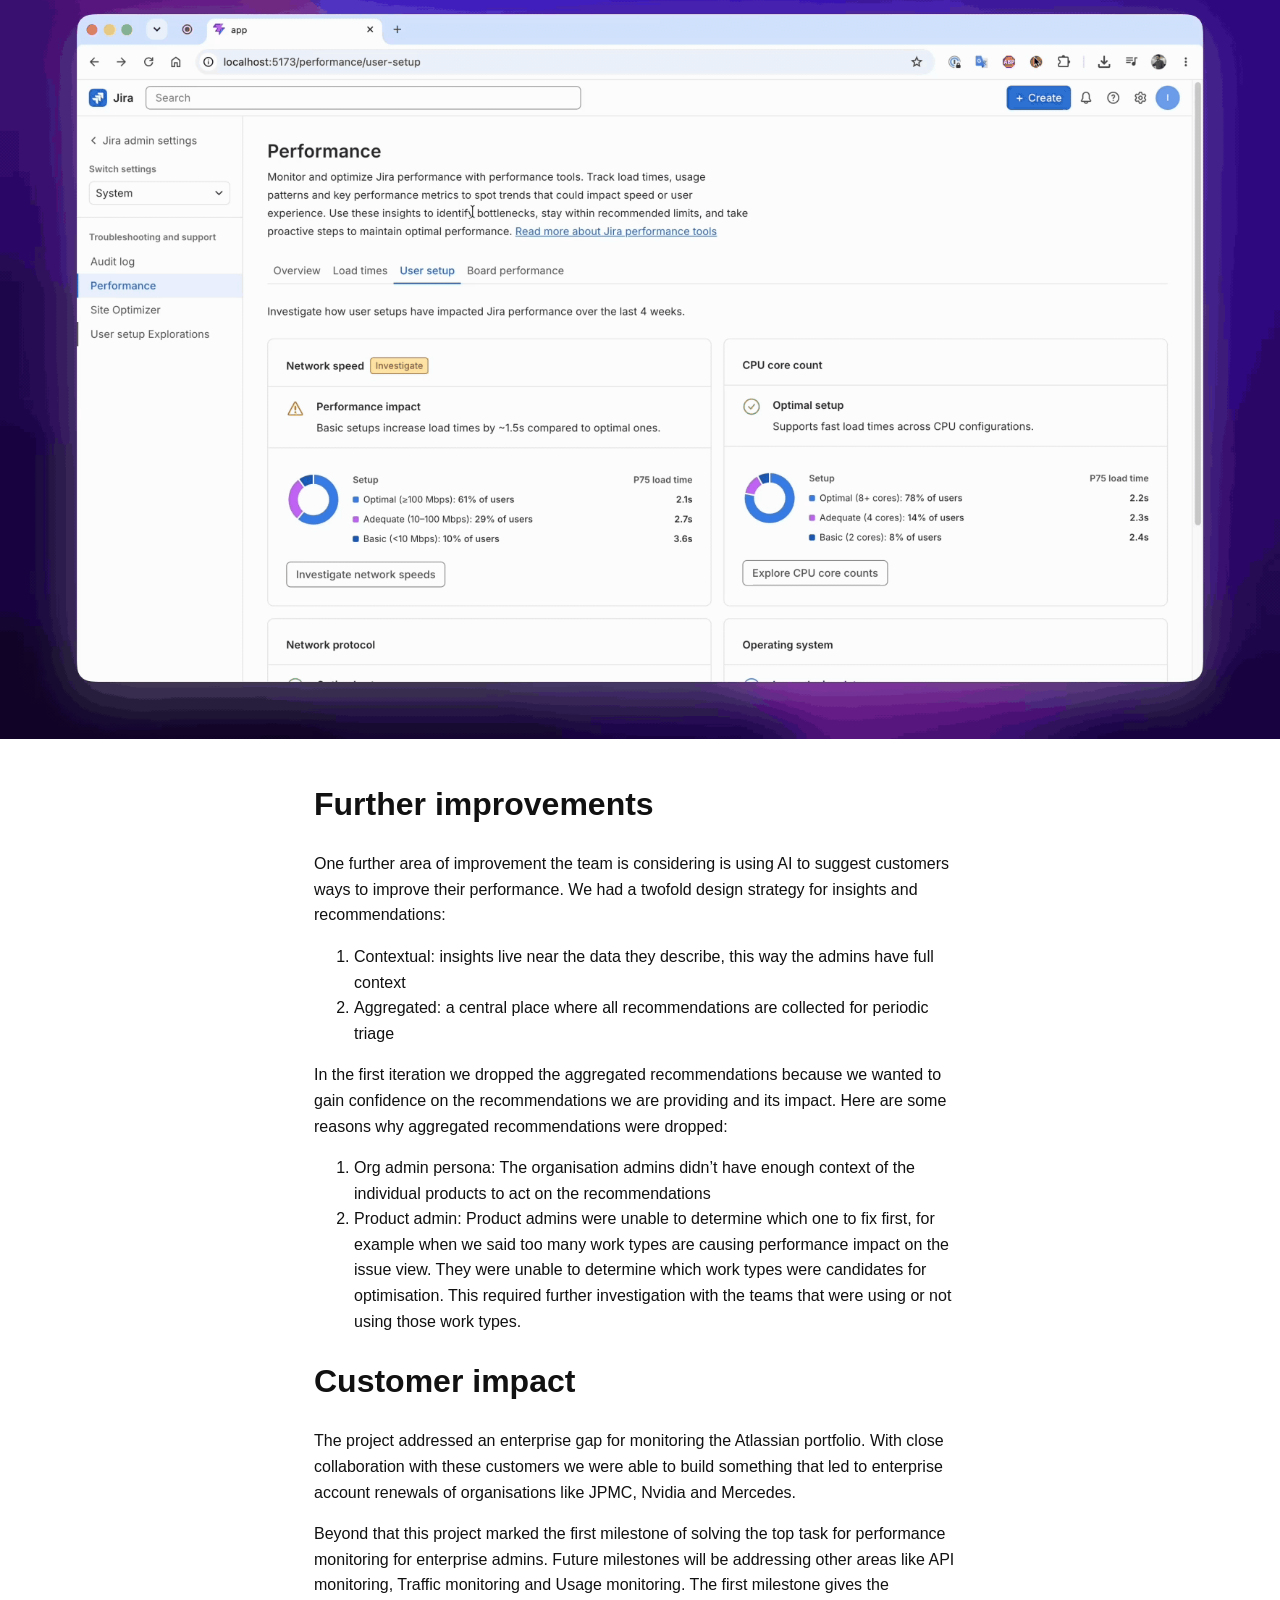
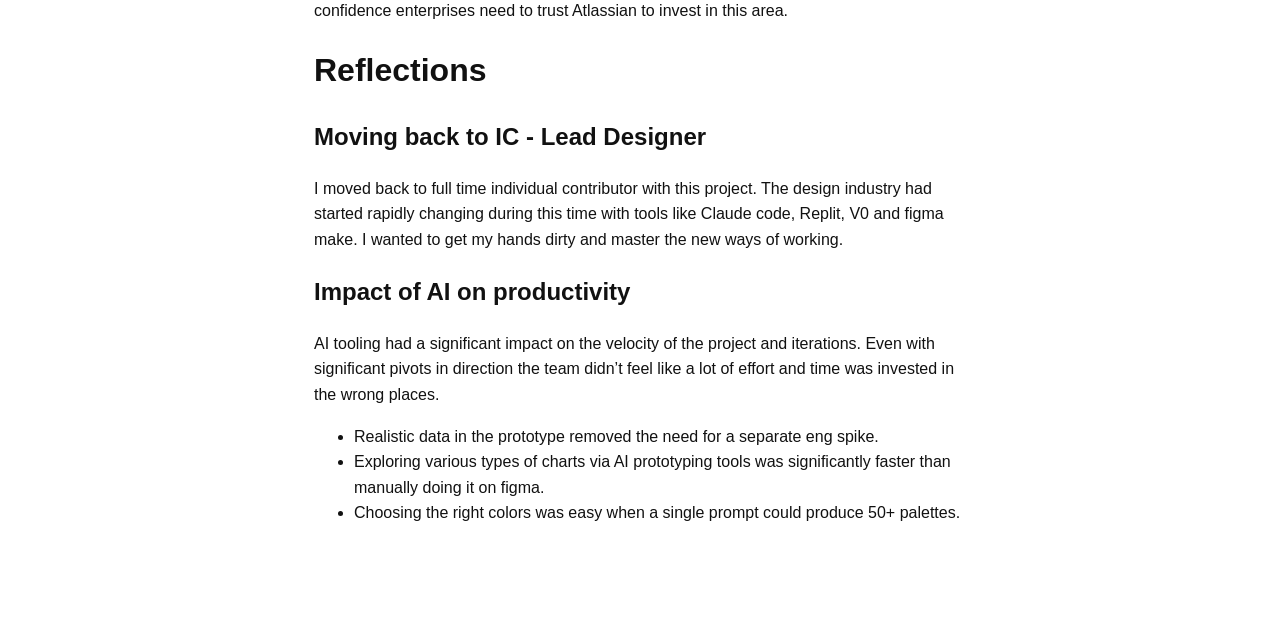
==== commit 0f96009d: "deploy: imranparvez/imran-26-source@95e4579e28ed2c75088b37a3b19600f9b2cd37a9" ====
--- a/case-studies/app-monitoring/index.html
+++ b/case-studies/app-monitoring/index.html
@@ -1,4 +1,4 @@
-<!DOCTYPE html><html lang="en" data-astro-cid-skaurlmh> <head><meta charset="utf-8"><link rel="icon" type="image/svg+xml" href="/favicon.svg"><meta name="viewport" content="width=device-width"><meta name="generator" content="Astro v6.0.8"><title>Monitoring enterprise Atlassian portfolios – Imran Parvez</title><link rel="stylesheet" href="/_astro/_slug_@_@astro.CzDx55tx.css"></head> <body data-astro-cid-skaurlmh> <!-- NAV --> <div class="container" data-astro-cid-skaurlmh> <nav class="nav" data-astro-cid-skaurlmh> <a href="/" class="nav__back" data-astro-cid-skaurlmh>← Back</a> </nav> </div> <!-- PAGE HEADER --> <div class="container" data-astro-cid-skaurlmh> <header class="page-header" data-astro-cid-skaurlmh> <p class="page-header__label" data-astro-cid-skaurlmh>Lead Product Designer · Atlassian Administration</p> <h1 class="page-header__title" data-astro-cid-skaurlmh>Monitoring enterprise Atlassian portfolios</h1> </header> </div> <!-- INTRO COLUMNS --> <div class="intro" data-astro-cid-skaurlmh> <div class="intro__summary" data-astro-cid-skaurlmh> <p data-astro-cid-skaurlmh>Atlassian&#39;s customers in the cloud lacked monitoring capabilities for their deployment. On-premise customers owned the infrastructure, which meant they could monitor almost everything in depth. When they moved to cloud they lost that capability entirely. Some customers currently leverage third-party monitoring tools like Dynatrace and Datadog, however synthetic measurement alone can be inconsistent and incomplete. I led the strategy to design monitoring capabilities for enterprises. We went from almost no monitoring to building capabilities for performance and usage monitoring for each individual product like jira/confluence and for the entire Atlassian portfolio in Admin hub. Closing this gap helps us retain the largest customers like NVIDIA, AMD and JPMC</p> </div> <div class="intro__context" data-astro-cid-skaurlmh> <p class="intro__col-label" data-astro-cid-skaurlmh>About the product</p> <p class="intro__product" data-astro-cid-skaurlmh>Atlassian Administration is the hub used by organisation administrators to administer their entire Atlassian portfolio. Similarly each individual deployed product has its own administration area like Jira administration and Confluence administration. </p> </div> <div class="intro__meta" data-astro-cid-skaurlmh> <p class="intro__col-label" data-astro-cid-skaurlmh>Details</p> <div class="intro__meta-list" data-astro-cid-skaurlmh> <div class="intro__meta-item" data-astro-cid-skaurlmh> <span class="intro__meta-key" data-astro-cid-skaurlmh>Role</span> <span class="intro__meta-value" data-astro-cid-skaurlmh>Lead Product Designer</span> </div> <div class="intro__meta-item" data-astro-cid-skaurlmh> <span class="intro__meta-key" data-astro-cid-skaurlmh>Timeline</span> <span class="intro__meta-value" data-astro-cid-skaurlmh>Sep 2025 - Present</span> </div> <div class="intro__meta-item" data-astro-cid-skaurlmh> <span class="intro__meta-key" data-astro-cid-skaurlmh>Team</span> <span class="intro__meta-value" data-astro-cid-skaurlmh>4 Designers</span> </div> <div class="intro__meta-item" data-astro-cid-skaurlmh> <span class="intro__meta-key" data-astro-cid-skaurlmh>Org</span> <span class="intro__meta-value" data-astro-cid-skaurlmh>Atlassian Administration</span> </div> </div> </div> </div>  <!-- BODY CONTENT --> <div class="container" data-astro-cid-skaurlmh> <div class="prose" data-astro-cid-skaurlmh> <h1 id="problem">Problem</h1>
+<!DOCTYPE html><html lang="en" data-astro-cid-skaurlmh> <head><meta charset="utf-8"><link rel="icon" type="image/svg+xml" href="/favicon.svg"><meta name="viewport" content="width=device-width"><meta name="generator" content="Astro v6.0.8"><title>Monitoring enterprise Atlassian portfolios – Imran Parvez</title><link rel="stylesheet" href="/_astro/_slug_@_@astro.LV3P6yhJ.css"></head> <body data-astro-cid-skaurlmh> <!-- NAV --> <div class="container" data-astro-cid-skaurlmh> <nav class="nav" data-astro-cid-skaurlmh> <a href="/" class="nav__back" data-astro-cid-skaurlmh>← Back</a> </nav> </div> <!-- PAGE HEADER --> <div class="container" data-astro-cid-skaurlmh> <header class="page-header" data-astro-cid-skaurlmh> <p class="page-header__label" data-astro-cid-skaurlmh>Lead Product Designer · Atlassian Administration</p> <h1 class="page-header__title" data-astro-cid-skaurlmh>Monitoring enterprise Atlassian portfolios</h1> </header> </div> <!-- INTRO COLUMNS --> <div class="intro" data-astro-cid-skaurlmh> <div class="intro__summary" data-astro-cid-skaurlmh> <p data-astro-cid-skaurlmh>Atlassian&#39;s customers in the cloud lacked monitoring capabilities for their deployment. On-premise customers owned the infrastructure, which meant they could monitor almost everything in depth. When they moved to cloud they lost that capability entirely. Some customers currently leverage third-party monitoring tools like Dynatrace and Datadog, however synthetic measurement alone can be inconsistent and incomplete. I led the strategy to design monitoring capabilities for enterprises. We went from almost no monitoring to building capabilities for performance and usage monitoring for each individual product like jira/confluence and for the entire Atlassian portfolio in Admin hub. Closing this gap helps us retain the largest customers like NVIDIA, AMD and JPMC</p> </div> <div class="intro__context" data-astro-cid-skaurlmh> <p class="intro__col-label" data-astro-cid-skaurlmh>About the product</p> <p class="intro__product" data-astro-cid-skaurlmh>Atlassian Administration is the hub used by organisation administrators to administer their entire Atlassian portfolio. Similarly each individual deployed product has its own administration area like Jira administration and Confluence administration. </p> </div> <div class="intro__meta" data-astro-cid-skaurlmh> <p class="intro__col-label" data-astro-cid-skaurlmh>Details</p> <div class="intro__meta-list" data-astro-cid-skaurlmh> <div class="intro__meta-item" data-astro-cid-skaurlmh> <span class="intro__meta-key" data-astro-cid-skaurlmh>Role</span> <span class="intro__meta-value" data-astro-cid-skaurlmh>Lead Product Designer</span> </div> <div class="intro__meta-item" data-astro-cid-skaurlmh> <span class="intro__meta-key" data-astro-cid-skaurlmh>Timeline</span> <span class="intro__meta-value" data-astro-cid-skaurlmh>Sep 2025 - Present</span> </div> <div class="intro__meta-item" data-astro-cid-skaurlmh> <span class="intro__meta-key" data-astro-cid-skaurlmh>Team</span> <span class="intro__meta-value" data-astro-cid-skaurlmh>4 Designers</span> </div> <div class="intro__meta-item" data-astro-cid-skaurlmh> <span class="intro__meta-key" data-astro-cid-skaurlmh>Org</span> <span class="intro__meta-value" data-astro-cid-skaurlmh>Atlassian Administration</span> </div> </div> </div> </div>  <!-- BODY CONTENT --> <div class="container" data-astro-cid-skaurlmh> <div class="prose" data-astro-cid-skaurlmh> <h1 id="problem">Problem</h1>
 <p>Atlassian’s on-premise offering gave large customers the control, custom APIs, and hardware access they needed to heavily monitor and troubleshoot their Atlassian tools.</p>
 <p>Customers were unhappy with nothing being offered to monitor Atlassian’s cloud solutions. Administrators (Product Owners) are responsible for smooth operations of tools like jira and confluence in their organisations. Admins were forced to manage Jira and Confluence completely in the dark.</p>
 <h1 id="current-monitoring-offering">Current monitoring offering</h1>
--- a/_astro/_slug_@_@astro.LV3P6yhJ.css
+++ b/_astro/_slug_@_@astro.LV3P6yhJ.css
@@ -0,0 +1 @@
+[data-astro-cid-skaurlmh],[data-astro-cid-skaurlmh]:before,[data-astro-cid-skaurlmh]:after{box-sizing:border-box;margin:0;padding:0}:root{--color-bg: #ffffff;--color-text: #111111;--color-muted: #888888;--color-border: #e5e5e5;--font-sans: -apple-system, BlinkMacSystemFont, "Segoe UI", Helvetica, Arial, sans-serif;--content-width: 700px}html,body{background:var(--color-bg);color:var(--color-text);font-family:var(--font-sans);font-size:16px;line-height:1.6;-webkit-font-smoothing:antialiased;overflow-x:hidden}.container[data-astro-cid-skaurlmh]{max-width:var(--content-width);margin:0 auto;padding:0 24px}.nav[data-astro-cid-skaurlmh]{padding:32px 0 0}.nav__back[data-astro-cid-skaurlmh]{font-size:13px;color:var(--color-muted);text-decoration:none;display:inline-flex;align-items:center;gap:4px}.nav__back[data-astro-cid-skaurlmh]:hover{color:var(--color-text);text-decoration:underline;text-underline-offset:3px}.page-header[data-astro-cid-skaurlmh]{padding:48px 0 56px}.page-header__label[data-astro-cid-skaurlmh]{font-size:11px;font-weight:500;letter-spacing:.08em;text-transform:uppercase;color:var(--color-muted);margin-bottom:16px}.page-header__title[data-astro-cid-skaurlmh]{font-size:42px;font-weight:600;letter-spacing:-.02em;line-height:1.1;margin-bottom:16px}.page-header__subtitle[data-astro-cid-skaurlmh]{font-size:18px;color:#555;line-height:1.5;margin-bottom:24px;max-width:560px}.page-header__meta[data-astro-cid-skaurlmh]{font-size:13px;color:var(--color-muted)}.hero-image[data-astro-cid-skaurlmh]{width:100vw;position:relative;left:50%;margin-left:-50vw;height:480px;background:#f7f7f7;overflow:hidden;margin-bottom:64px}.hero-image[data-astro-cid-skaurlmh] img[data-astro-cid-skaurlmh]{width:100%;height:100%;object-fit:cover;object-position:center 20%;filter:grayscale(100%);display:block}.hero-image__placeholder[data-astro-cid-skaurlmh]{width:100%;height:100%;display:flex;align-items:center;justify-content:center}.hero-image__placeholder[data-astro-cid-skaurlmh] span[data-astro-cid-skaurlmh]{font-size:12px;font-weight:500;letter-spacing:.06em;text-transform:uppercase;color:#ccc}.intro[data-astro-cid-skaurlmh]{max-width:1080px;margin:0 auto 64px;padding:0 24px 64px;display:grid;grid-template-columns:2fr 1fr 1fr;gap:48px;border-bottom:1px solid var(--color-border)}.intro__summary[data-astro-cid-skaurlmh]{font-size:15px;line-height:1.75;color:#333}.intro__summary[data-astro-cid-skaurlmh] p[data-astro-cid-skaurlmh]+p[data-astro-cid-skaurlmh]{margin-top:16px}.intro__col-label[data-astro-cid-skaurlmh]{font-size:11px;font-weight:500;letter-spacing:.08em;text-transform:uppercase;color:var(--color-muted);margin-bottom:12px}.intro__product[data-astro-cid-skaurlmh]{font-size:13px;line-height:1.7;color:#555}.intro__meta-list[data-astro-cid-skaurlmh]{display:flex;flex-direction:column;gap:10px}.intro__meta-item[data-astro-cid-skaurlmh]{display:flex;flex-direction:column;gap:2px}.intro__meta-key[data-astro-cid-skaurlmh]{font-size:11px;font-weight:500;letter-spacing:.06em;text-transform:uppercase;color:var(--color-muted)}.intro__meta-value[data-astro-cid-skaurlmh]{font-size:13px;color:var(--color-text)}.metrics[data-astro-cid-skaurlmh]{display:grid;grid-template-columns:repeat(auto-fit,minmax(120px,1fr));gap:24px;padding:48px 0;border-top:1px solid var(--color-border);border-bottom:1px solid var(--color-border);margin-bottom:64px}.metric__number[data-astro-cid-skaurlmh]{font-size:40px;font-weight:600;letter-spacing:-.02em;line-height:1;margin-bottom:8px}.metric__label[data-astro-cid-skaurlmh]{font-size:12px;color:var(--color-muted);line-height:1.4}.prose[data-astro-cid-skaurlmh]{padding-bottom:96px}.prose[data-astro-cid-skaurlmh] p[data-astro-cid-skaurlmh]{font-size:15px;line-height:1.75;color:#333;margin-bottom:20px}.prose[data-astro-cid-skaurlmh] h2[data-astro-cid-skaurlmh]{font-size:24px;font-weight:600;letter-spacing:-.01em;line-height:1.2;margin-top:56px;margin-bottom:20px;padding-top:56px;border-top:1px solid var(--color-border)}.prose[data-astro-cid-skaurlmh] h2[data-astro-cid-skaurlmh]:first-child{margin-top:0;padding-top:0;border-top:none}.prose[data-astro-cid-skaurlmh] h3[data-astro-cid-skaurlmh]{font-size:17px;font-weight:600;letter-spacing:-.01em;margin-top:36px;margin-bottom:12px}.prose h6{font-size:16px;font-weight:600;margin-top:8px;margin-bottom:0}.prose h2+h6{margin-top:6px}.prose h6+p{margin-top:0}.prose[data-astro-cid-skaurlmh] blockquote[data-astro-cid-skaurlmh]{border-left:2px solid var(--color-border);padding-left:20px;margin:24px 0;font-style:italic;color:#555;font-size:15px;line-height:1.7}.prose[data-astro-cid-skaurlmh] blockquote[data-astro-cid-skaurlmh] p[data-astro-cid-skaurlmh]{margin-bottom:0}.prose[data-astro-cid-skaurlmh] ul[data-astro-cid-skaurlmh],.prose[data-astro-cid-skaurlmh] ol[data-astro-cid-skaurlmh]{padding-left:20px;margin-bottom:20px}.prose[data-astro-cid-skaurlmh] li[data-astro-cid-skaurlmh]{font-size:15px;line-height:1.75;color:#333;margin-bottom:6px}.prose[data-astro-cid-skaurlmh] hr[data-astro-cid-skaurlmh]{border:none;border-top:1px solid var(--color-border);margin:0}.prose[data-astro-cid-skaurlmh] strong[data-astro-cid-skaurlmh]{font-weight:600;color:var(--color-text)}.prose th{text-align:left}.img-full{width:100vw;margin-left:calc(50% - 50vw);margin-top:40px;margin-bottom:40px}.img-full img{width:100%;display:block}.before-after{position:relative;width:1050px;max-width:100vw;margin-left:calc(50% - 525px);margin-top:48px;margin-bottom:48px;padding:96px 0;cursor:ew-resize;user-select:none;isolation:isolate}.before-after:before{content:"";position:absolute;top:0;bottom:0;left:-100vw;right:-100vw;background-color:#232229;z-index:-1}.ba-img{display:block;width:100%;height:auto}.ba-svg-defs{position:absolute;width:0;height:0;overflow:hidden}.ba-after-wrap{position:absolute;top:96px;left:0;width:100%;height:calc(100% - 192px);clip-path:url(#ba-clip)}.ba-after-wrap .ba-img{position:absolute;top:0;left:0;width:100%;height:auto}.ba-handle{position:absolute;top:50%;left:50%;width:12px;height:12px;background:#fff;border-radius:50%;box-shadow:0 2px 8px #00000040;transform:translate(-50%,-50%);pointer-events:none;transition:transform .15s ease}.ba-label{position:absolute;bottom:112px;font-size:11px;font-weight:600;letter-spacing:.08em;text-transform:uppercase;color:#fff;background:#0006;padding:4px 10px;border-radius:4px;pointer-events:none}.ba-label--before{left:16px}.ba-label--after{right:16px}.proto-embed{position:relative;width:200%;max-width:100vw;margin-left:-50%;margin-top:48px;margin-bottom:48px;padding:48px;isolation:isolate}.proto-embed:before{content:"";position:absolute;top:0;bottom:0;left:-100vw;right:-100vw;background-color:#232229;z-index:-1}.proto-embed iframe{width:100%;height:700px;border:none;border-radius:8px;display:block}.shipped-heading{width:100vw;margin-left:calc(50% - 50vw);background-color:#eae9e2;text-align:center;font-size:42px;font-weight:600;letter-spacing:-.02em;line-height:1.1;padding:64px 24px 0}.prototype-heading{width:100vw;margin-left:calc(50% - 50vw);text-align:center;font-size:42px;font-weight:600;letter-spacing:-.02em;line-height:1.1;padding:24px;color:#fff}.img-marquee{width:100vw;margin-left:calc(50% - 50vw);margin-bottom:40px;overflow:hidden}.marquee-track{display:flex;will-change:transform}.marquee-track img{height:1600px;width:auto;flex-shrink:0;display:block}.img-placeholder{width:100%;height:240px;background:#f7f7f7;border-radius:8px;display:flex;align-items:center;justify-content:center;margin:24px 0}.img-placeholder span{font-size:11px;font-weight:500;letter-spacing:.06em;text-transform:uppercase;color:#ccc}.img-row{display:grid;gap:24px;width:100vw;margin-left:calc(50% - 50vw);margin-top:40px;margin-bottom:40px;padding:0 24px}.img-row--4{grid-template-columns:repeat(4,1fr)}.img-row__item img{width:100%;border-radius:8px;display:block}.img-row__title{font-size:13px;font-weight:600;margin-top:12px;margin-bottom:4px;color:var(--color-text)}.img-row__desc{font-size:13px;color:#555;line-height:1.5}
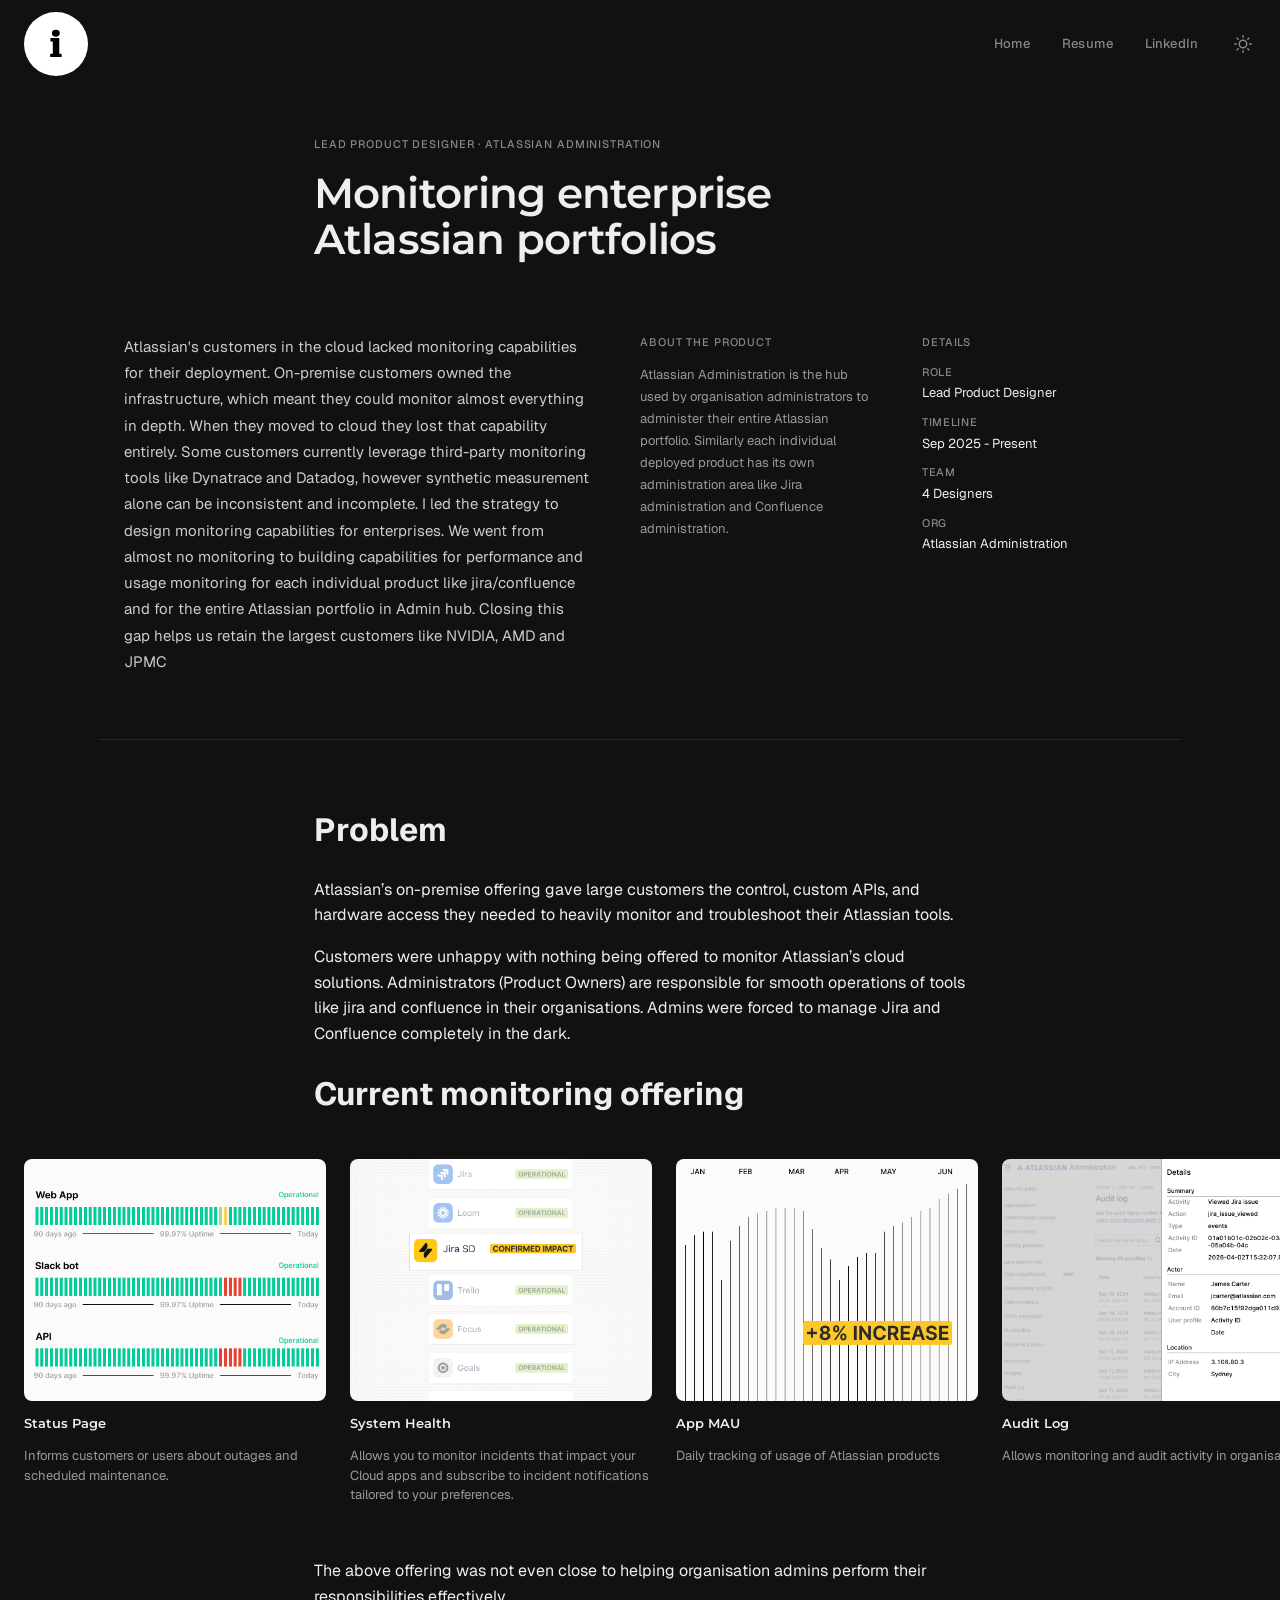
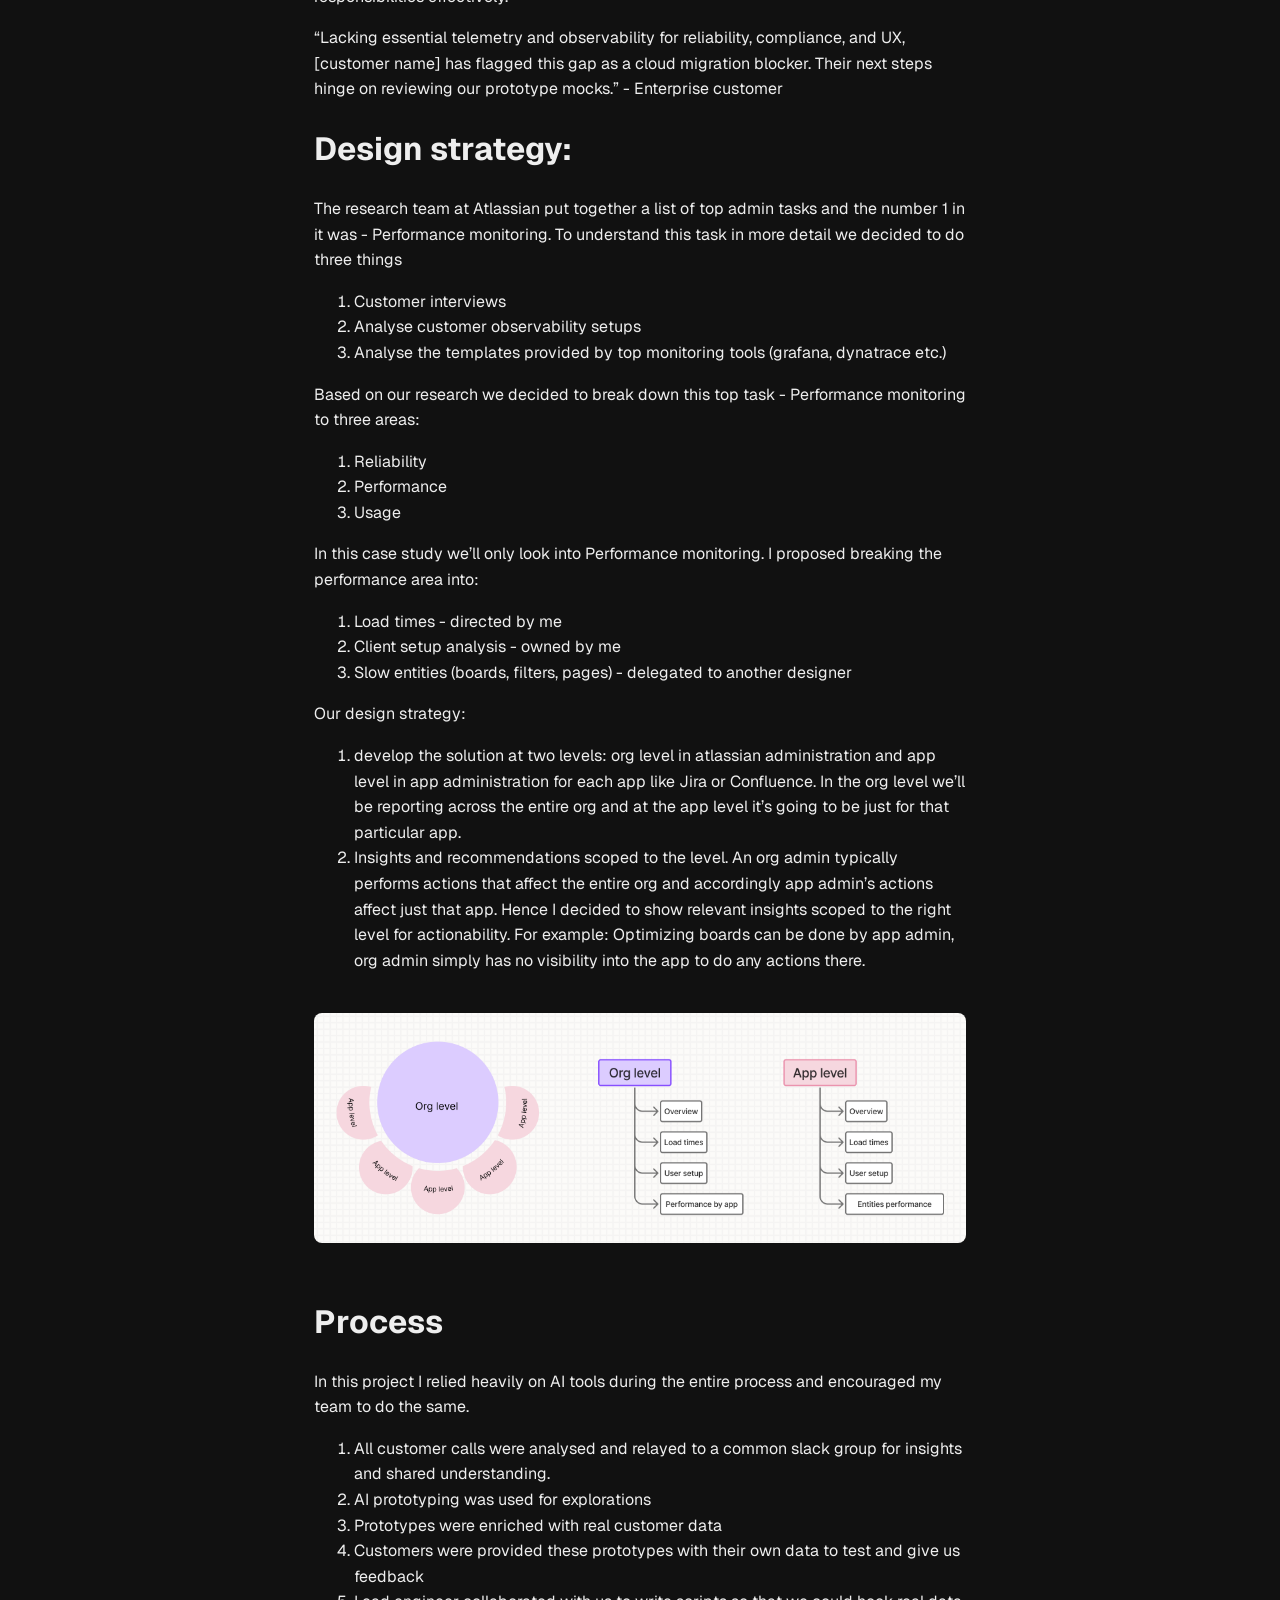
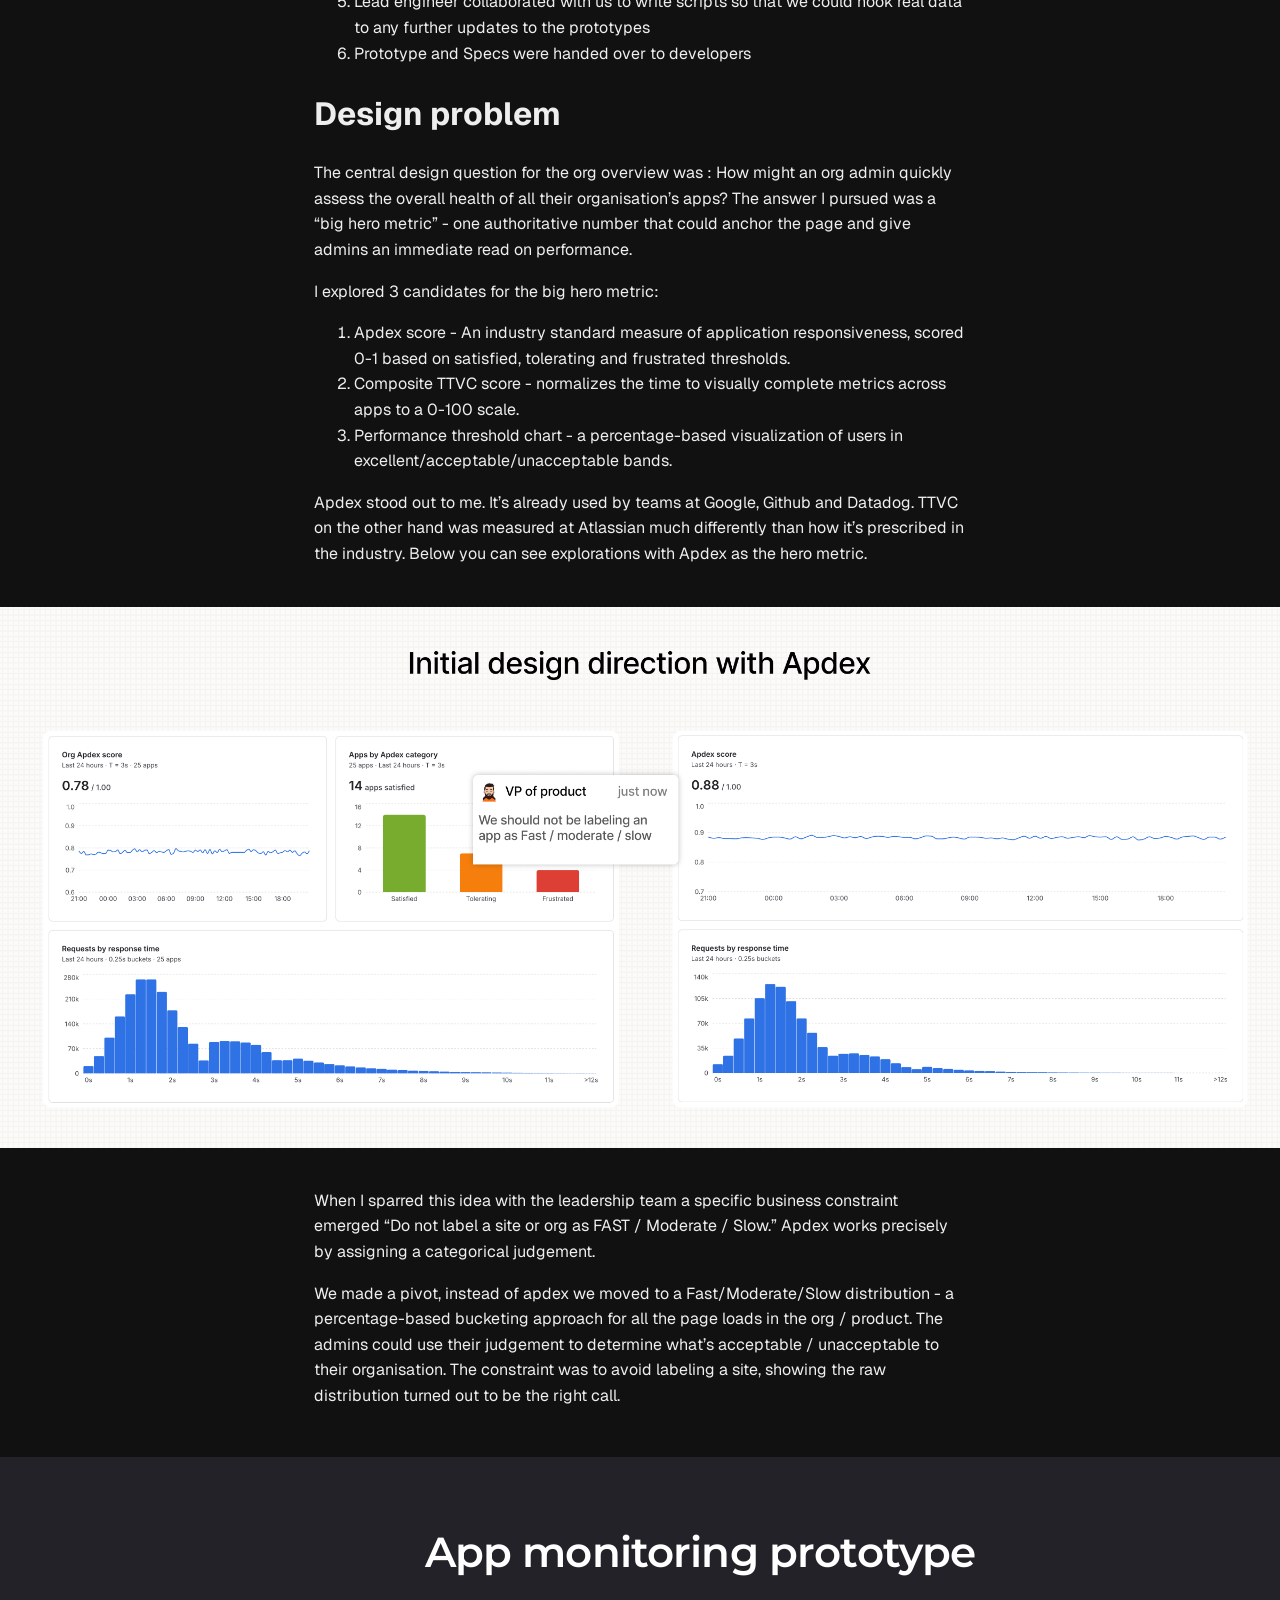
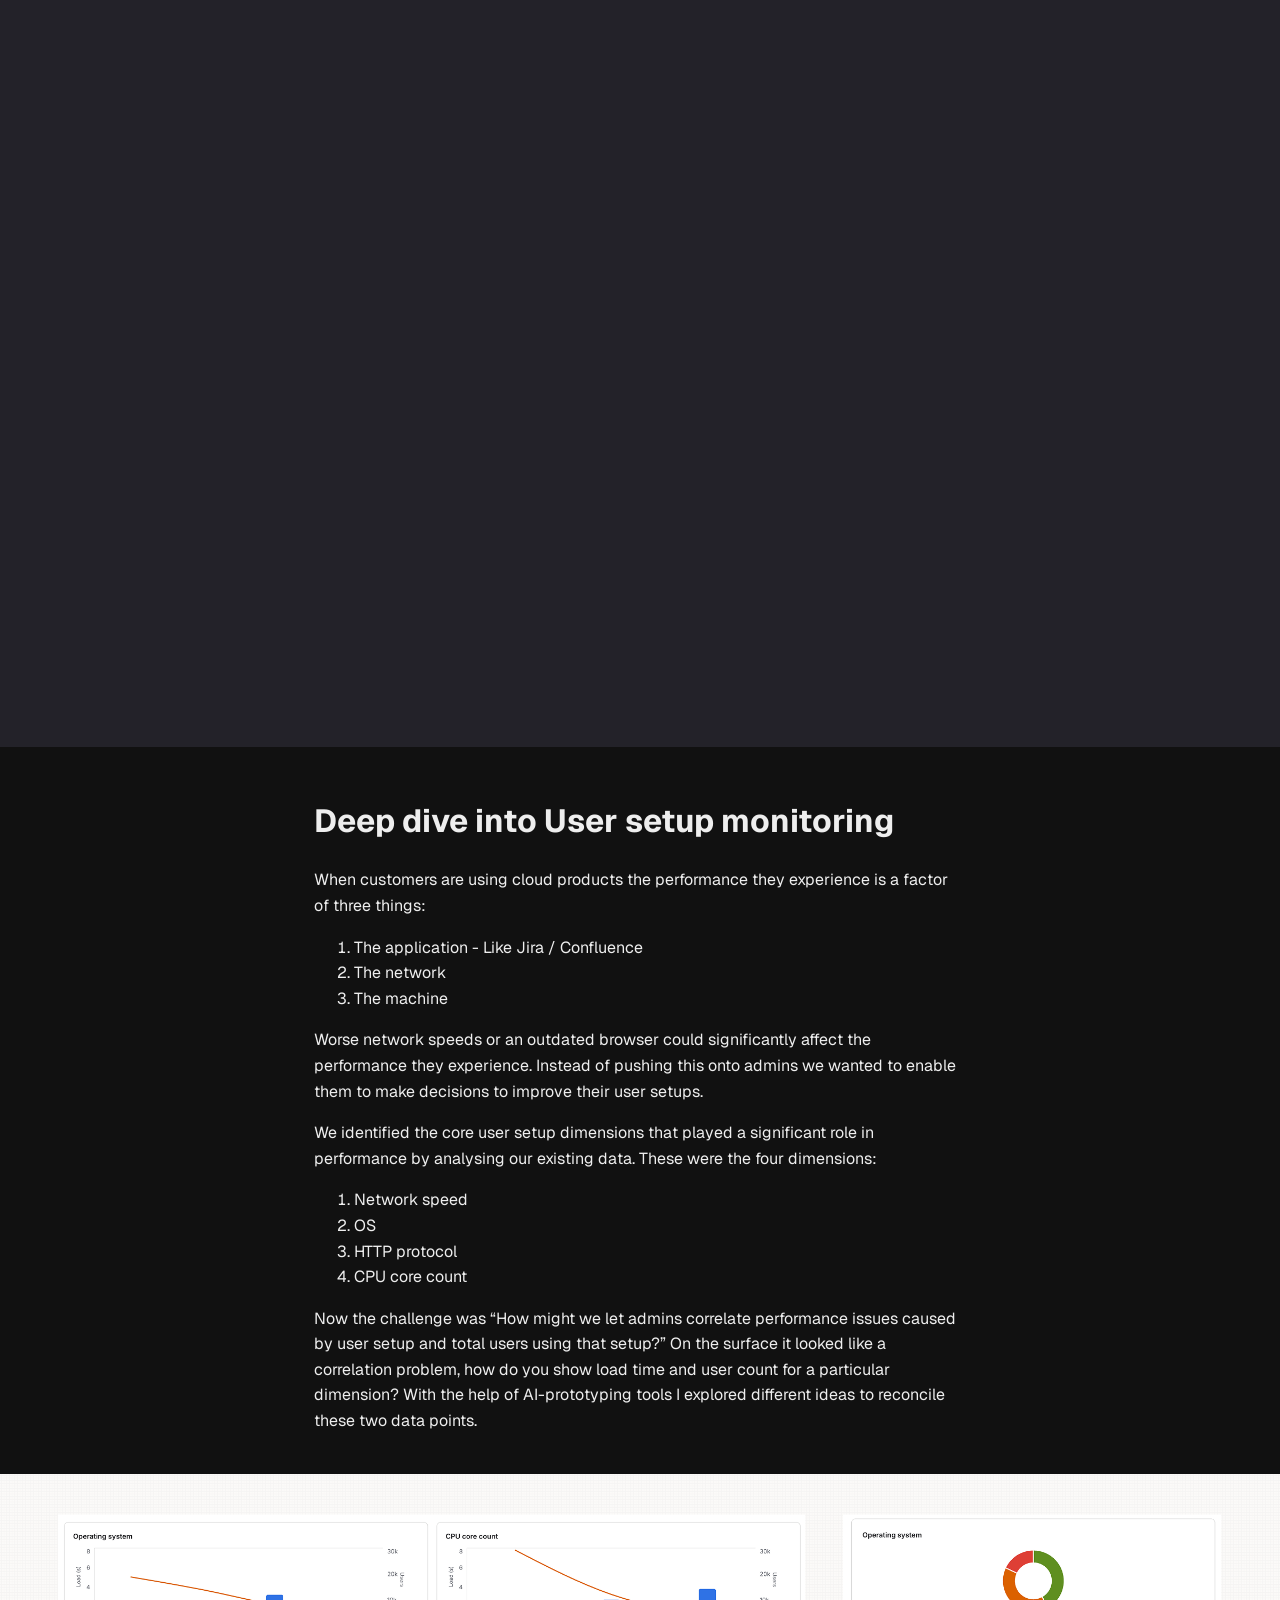
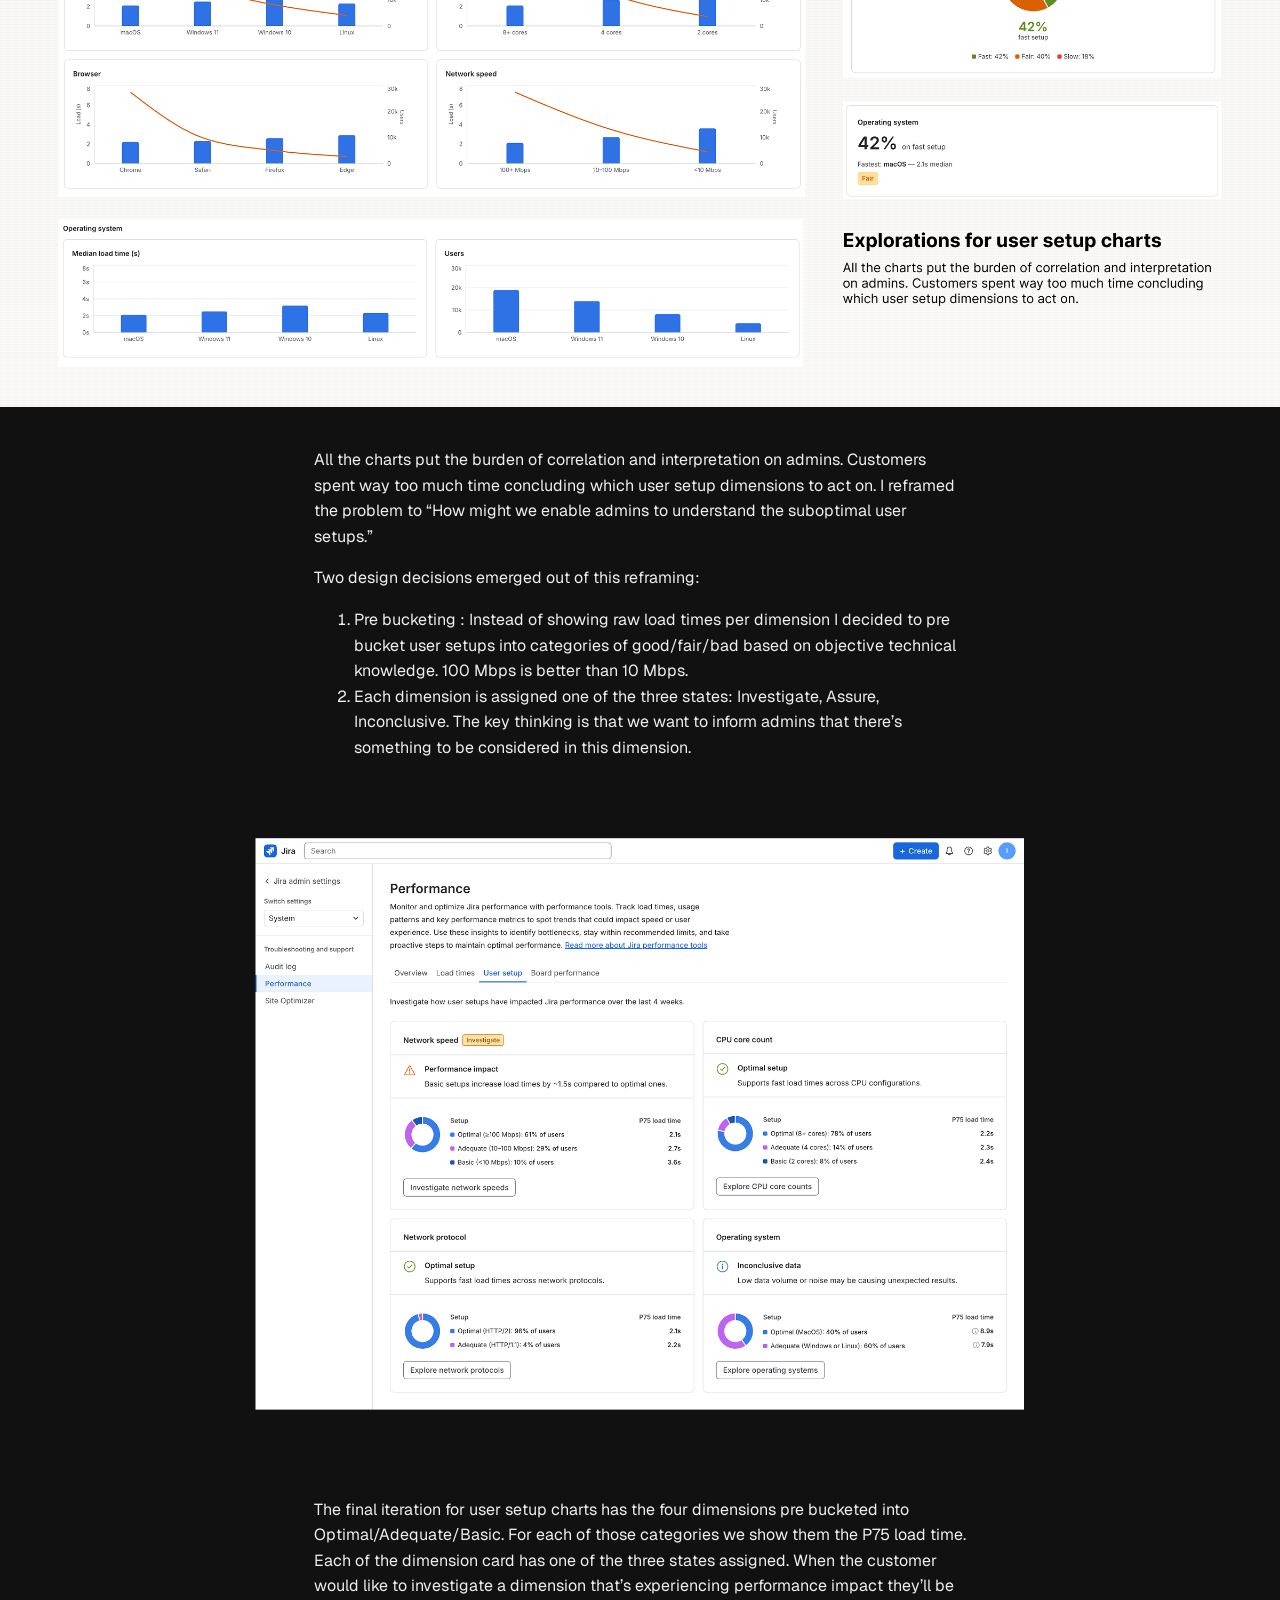
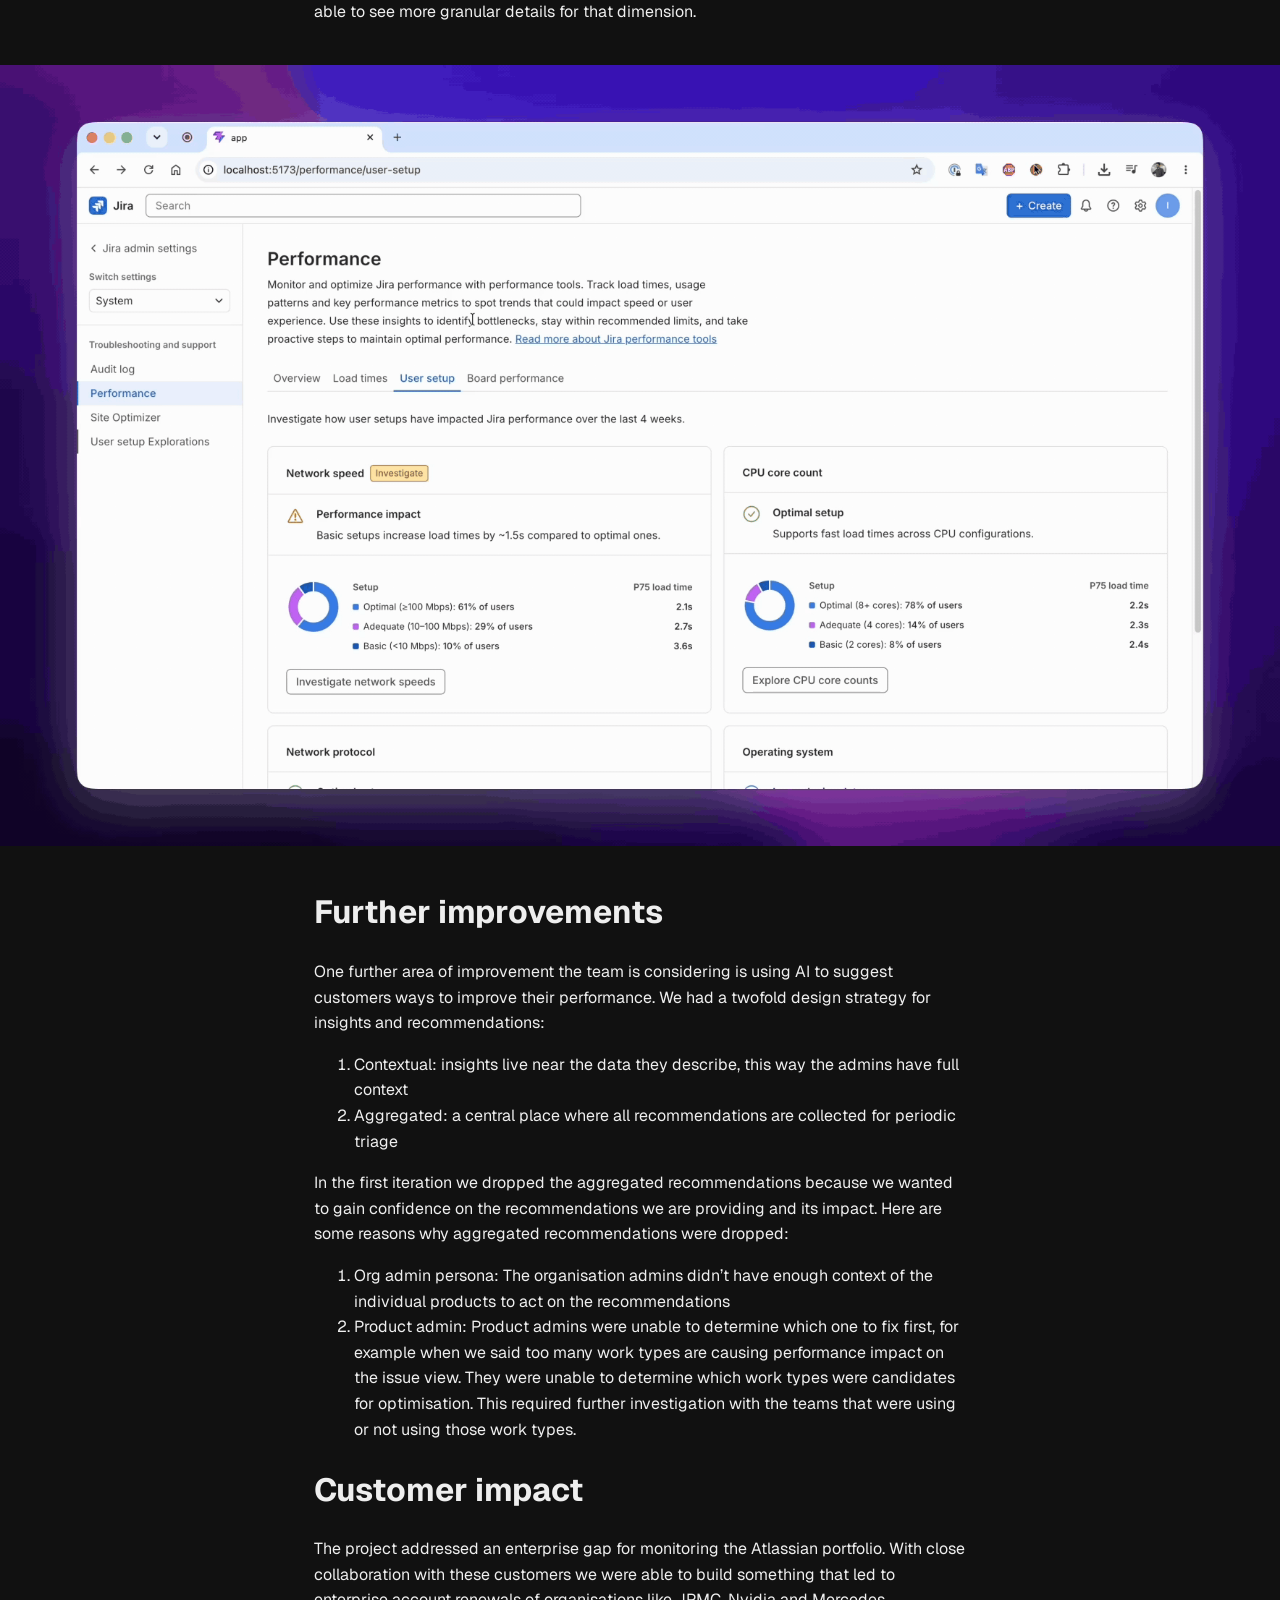
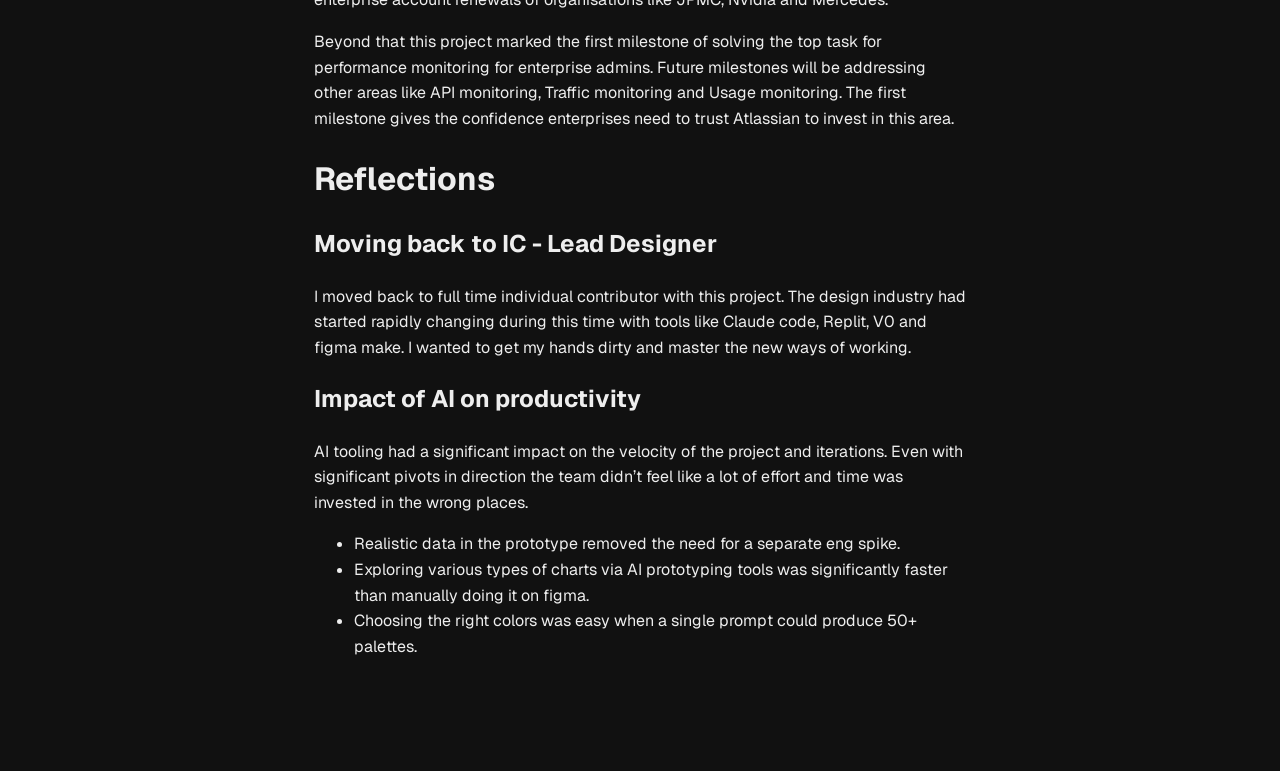
==== commit 021e9c68: "deploy: imranparvez/imran-26-source@cad001411d8efb802fa8b5a36ef20f01f3801d00" ====
--- a/case-studies/app-monitoring/index.html
+++ b/case-studies/app-monitoring/index.html
@@ -1,4 +1,10 @@
-<!DOCTYPE html><html lang="en" data-astro-cid-skaurlmh> <head><meta charset="utf-8"><link rel="icon" type="image/svg+xml" href="/favicon.svg"><meta name="viewport" content="width=device-width"><meta name="generator" content="Astro v6.0.8"><title>Monitoring enterprise Atlassian portfolios – Imran Parvez</title><link rel="stylesheet" href="/_astro/_slug_@_@astro.LV3P6yhJ.css"></head> <body data-astro-cid-skaurlmh> <!-- NAV --> <div class="container" data-astro-cid-skaurlmh> <nav class="nav" data-astro-cid-skaurlmh> <a href="/" class="nav__back" data-astro-cid-skaurlmh>← Back</a> </nav> </div> <!-- PAGE HEADER --> <div class="container" data-astro-cid-skaurlmh> <header class="page-header" data-astro-cid-skaurlmh> <p class="page-header__label" data-astro-cid-skaurlmh>Lead Product Designer · Atlassian Administration</p> <h1 class="page-header__title" data-astro-cid-skaurlmh>Monitoring enterprise Atlassian portfolios</h1> </header> </div> <!-- INTRO COLUMNS --> <div class="intro" data-astro-cid-skaurlmh> <div class="intro__summary" data-astro-cid-skaurlmh> <p data-astro-cid-skaurlmh>Atlassian&#39;s customers in the cloud lacked monitoring capabilities for their deployment. On-premise customers owned the infrastructure, which meant they could monitor almost everything in depth. When they moved to cloud they lost that capability entirely. Some customers currently leverage third-party monitoring tools like Dynatrace and Datadog, however synthetic measurement alone can be inconsistent and incomplete. I led the strategy to design monitoring capabilities for enterprises. We went from almost no monitoring to building capabilities for performance and usage monitoring for each individual product like jira/confluence and for the entire Atlassian portfolio in Admin hub. Closing this gap helps us retain the largest customers like NVIDIA, AMD and JPMC</p> </div> <div class="intro__context" data-astro-cid-skaurlmh> <p class="intro__col-label" data-astro-cid-skaurlmh>About the product</p> <p class="intro__product" data-astro-cid-skaurlmh>Atlassian Administration is the hub used by organisation administrators to administer their entire Atlassian portfolio. Similarly each individual deployed product has its own administration area like Jira administration and Confluence administration. </p> </div> <div class="intro__meta" data-astro-cid-skaurlmh> <p class="intro__col-label" data-astro-cid-skaurlmh>Details</p> <div class="intro__meta-list" data-astro-cid-skaurlmh> <div class="intro__meta-item" data-astro-cid-skaurlmh> <span class="intro__meta-key" data-astro-cid-skaurlmh>Role</span> <span class="intro__meta-value" data-astro-cid-skaurlmh>Lead Product Designer</span> </div> <div class="intro__meta-item" data-astro-cid-skaurlmh> <span class="intro__meta-key" data-astro-cid-skaurlmh>Timeline</span> <span class="intro__meta-value" data-astro-cid-skaurlmh>Sep 2025 - Present</span> </div> <div class="intro__meta-item" data-astro-cid-skaurlmh> <span class="intro__meta-key" data-astro-cid-skaurlmh>Team</span> <span class="intro__meta-value" data-astro-cid-skaurlmh>4 Designers</span> </div> <div class="intro__meta-item" data-astro-cid-skaurlmh> <span class="intro__meta-key" data-astro-cid-skaurlmh>Org</span> <span class="intro__meta-value" data-astro-cid-skaurlmh>Atlassian Administration</span> </div> </div> </div> </div>  <!-- BODY CONTENT --> <div class="container" data-astro-cid-skaurlmh> <div class="prose" data-astro-cid-skaurlmh> <h1 id="problem">Problem</h1>
+<!DOCTYPE html><html lang="en" data-astro-cid-skaurlmh> <head><meta charset="utf-8"><link rel="icon" type="image/svg+xml" href="/favicon.svg"><meta name="viewport" content="width=device-width"><meta name="generator" content="Astro v6.0.8"><title>Monitoring enterprise Atlassian portfolios – Imran Parvez</title><link rel="preconnect" href="https://fonts.googleapis.com"><link rel="preconnect" href="https://fonts.gstatic.com" crossorigin><link href="https://fonts.googleapis.com/css2?family=Geist:wght@400;500&family=Montserrat:wght@600&display=swap" rel="stylesheet"><script data-goatcounter="https://imparvez.goatcounter.com/count" async src="//gc.zgo.at/count.js"></script><script>
+      (function() {
+        if (localStorage.getItem('theme') !== 'light') {
+          document.documentElement.classList.add('dark');
+        }
+      })();
+    </script><link rel="stylesheet" href="/_astro/_slug_@_@astro.q6zM_3v6.css"></head> <body data-astro-cid-skaurlmh> <!-- TOP NAV --> <nav class="topnav" data-astro-cid-skaurlmh> <div class="topnav__inner" data-astro-cid-skaurlmh> <a href="/" class="topnav__logo" aria-label="Home" data-astro-cid-skaurlmh> <img src="/logo-black.svg" alt="Imran Parvez" data-astro-cid-skaurlmh> </a> <div class="topnav__links" data-astro-cid-skaurlmh> <a href="/" class="topnav__link" data-astro-cid-skaurlmh>Home</a> <a href="/imran-resume-2026-3.pdf" class="topnav__link" target="_blank" rel="noopener noreferrer" data-astro-cid-skaurlmh>Resume</a> <a href="https://www.linkedin.com/in/imranparvez1/" class="topnav__link" target="_blank" rel="noopener noreferrer" data-astro-cid-skaurlmh>LinkedIn</a> <button id="theme-toggle" class="topnav__toggle" aria-label="Toggle theme" data-astro-cid-skaurlmh> <!-- Sun: shown in dark mode --> <svg class="icon-sun" xmlns="http://www.w3.org/2000/svg" viewBox="0 0 24 24" fill="none" stroke="currentColor" stroke-width="2" stroke-linecap="round" stroke-linejoin="round" data-astro-cid-skaurlmh> <circle cx="12" cy="12" r="5" data-astro-cid-skaurlmh></circle><line x1="12" y1="1" x2="12" y2="3" data-astro-cid-skaurlmh></line><line x1="12" y1="21" x2="12" y2="23" data-astro-cid-skaurlmh></line><line x1="4.22" y1="4.22" x2="5.64" y2="5.64" data-astro-cid-skaurlmh></line><line x1="18.36" y1="18.36" x2="19.78" y2="19.78" data-astro-cid-skaurlmh></line><line x1="1" y1="12" x2="3" y2="12" data-astro-cid-skaurlmh></line><line x1="21" y1="12" x2="23" y2="12" data-astro-cid-skaurlmh></line><line x1="4.22" y1="19.78" x2="5.64" y2="18.36" data-astro-cid-skaurlmh></line><line x1="18.36" y1="5.64" x2="19.78" y2="4.22" data-astro-cid-skaurlmh></line> </svg> <!-- Moon: shown in light mode --> <svg class="icon-moon" xmlns="http://www.w3.org/2000/svg" viewBox="0 0 24 24" fill="none" stroke="currentColor" stroke-width="2" stroke-linecap="round" stroke-linejoin="round" data-astro-cid-skaurlmh> <path d="M21 12.79A9 9 0 1 1 11.21 3 7 7 0 0 0 21 12.79z" data-astro-cid-skaurlmh></path> </svg> </button> </div> </div> </nav> <!-- PAGE HEADER --> <div class="container" data-astro-cid-skaurlmh> <header class="page-header" data-astro-cid-skaurlmh> <p class="page-header__label" data-astro-cid-skaurlmh>Lead Product Designer · Atlassian Administration</p> <h1 class="page-header__title" data-astro-cid-skaurlmh>Monitoring enterprise Atlassian portfolios</h1> </header> </div> <!-- INTRO COLUMNS --> <div class="intro" data-astro-cid-skaurlmh> <div class="intro__summary" data-astro-cid-skaurlmh> <p data-astro-cid-skaurlmh>Atlassian&#39;s customers in the cloud lacked monitoring capabilities for their deployment. On-premise customers owned the infrastructure, which meant they could monitor almost everything in depth. When they moved to cloud they lost that capability entirely. Some customers currently leverage third-party monitoring tools like Dynatrace and Datadog, however synthetic measurement alone can be inconsistent and incomplete. I led the strategy to design monitoring capabilities for enterprises. We went from almost no monitoring to building capabilities for performance and usage monitoring for each individual product like jira/confluence and for the entire Atlassian portfolio in Admin hub. Closing this gap helps us retain the largest customers like NVIDIA, AMD and JPMC</p> </div> <div class="intro__context" data-astro-cid-skaurlmh> <p class="intro__col-label" data-astro-cid-skaurlmh>About the product</p> <p class="intro__product" data-astro-cid-skaurlmh>Atlassian Administration is the hub used by organisation administrators to administer their entire Atlassian portfolio. Similarly each individual deployed product has its own administration area like Jira administration and Confluence administration. </p> </div> <div class="intro__meta" data-astro-cid-skaurlmh> <p class="intro__col-label" data-astro-cid-skaurlmh>Details</p> <div class="intro__meta-list" data-astro-cid-skaurlmh> <div class="intro__meta-item" data-astro-cid-skaurlmh> <span class="intro__meta-key" data-astro-cid-skaurlmh>Role</span> <span class="intro__meta-value" data-astro-cid-skaurlmh>Lead Product Designer</span> </div> <div class="intro__meta-item" data-astro-cid-skaurlmh> <span class="intro__meta-key" data-astro-cid-skaurlmh>Timeline</span> <span class="intro__meta-value" data-astro-cid-skaurlmh>Sep 2025 - Present</span> </div> <div class="intro__meta-item" data-astro-cid-skaurlmh> <span class="intro__meta-key" data-astro-cid-skaurlmh>Team</span> <span class="intro__meta-value" data-astro-cid-skaurlmh>4 Designers</span> </div> <div class="intro__meta-item" data-astro-cid-skaurlmh> <span class="intro__meta-key" data-astro-cid-skaurlmh>Org</span> <span class="intro__meta-value" data-astro-cid-skaurlmh>Atlassian Administration</span> </div> </div> </div> </div>  <!-- BODY CONTENT --> <div class="container" data-astro-cid-skaurlmh> <div class="prose" data-astro-cid-skaurlmh> <h1 id="problem">Problem</h1>
 <p>Atlassian’s on-premise offering gave large customers the control, custom APIs, and hardware access they needed to heavily monitor and troubleshoot their Atlassian tools.</p>
 <p>Customers were unhappy with nothing being offered to monitor Atlassian’s cloud solutions. Administrators (Product Owners) are responsible for smooth operations of tools like jira and confluence in their organisations. Admins were forced to manage Jira and Confluence completely in the dark.</p>
 <h1 id="current-monitoring-offering">Current monitoring offering</h1>
@@ -126,4 +132,4 @@
 <li>Realistic data in the prototype removed the need for a separate eng spike.</li>
 <li>Exploring various types of charts via AI prototyping tools was significantly faster than manually doing it on figma.</li>
 <li>Choosing the right colors was easy when a single prompt could produce 50+ palettes.</li>
-</ul> </div> </div> <script type="module" src="/_astro/_slug_.astro_astro_type_script_index_0_lang.B31rm3zP.js"></script> </body> </html>+</ul> </div> </div> <script type="module" src="/_astro/_slug_.astro_astro_type_script_index_0_lang.BwaSXEp2.js"></script> </body> </html>
--- a/_astro/_slug_@_@astro.q6zM_3v6.css
+++ b/_astro/_slug_@_@astro.q6zM_3v6.css
@@ -0,0 +1 @@
+[data-astro-cid-skaurlmh],[data-astro-cid-skaurlmh]:before,[data-astro-cid-skaurlmh]:after{box-sizing:border-box;margin:0;padding:0}:root{--color-bg: #ffffff;--color-text: #111111;--color-muted: #717171;--color-border: #e5e5e5;--color-text-secondary: #333333;--color-text-tertiary: #555555;--color-surface: #f7f7f7;--color-surface-warm: #EAE9E2;--font-sans: "Geist", -apple-system, BlinkMacSystemFont, "Segoe UI", Helvetica, Arial, sans-serif;--font-heading: "Montserrat", var(--font-sans);--content-width: 700px}html.dark{--color-bg: #111111;--color-text: #eeeeee;--color-muted: #868686;--color-border: #2a2a2a;--color-text-secondary: #cccccc;--color-text-tertiary: #999999;--color-surface: #1e1e1e;--color-surface-warm: #1a1a18}html,body{background:var(--color-bg);color:var(--color-text);font-family:var(--font-sans);font-size:16px;line-height:1.6;-webkit-font-smoothing:antialiased;overflow-x:clip;transition:background .2s ease,color .2s ease}.container[data-astro-cid-skaurlmh]{max-width:var(--content-width);margin:0 auto;padding:0 24px}.topnav[data-astro-cid-skaurlmh]{position:sticky;top:0;z-index:100;background:var(--color-bg);transition:background .2s ease,border-color .2s ease}.topnav__inner[data-astro-cid-skaurlmh]{max-width:1280px;margin:0 auto;padding:0 24px;height:88px;display:flex;align-items:center;justify-content:space-between}.topnav__logo[data-astro-cid-skaurlmh]{display:flex;align-items:center;text-decoration:none;flex-shrink:0}.topnav__logo[data-astro-cid-skaurlmh] img[data-astro-cid-skaurlmh]{height:64px;width:auto;display:block;transition:filter .2s ease}html.dark .topnav__logo[data-astro-cid-skaurlmh] img[data-astro-cid-skaurlmh]{filter:invert(1)}.topnav__links[data-astro-cid-skaurlmh]{display:flex;align-items:center;gap:32px}.topnav__link[data-astro-cid-skaurlmh]{font-size:13px;font-weight:500;color:var(--color-muted);text-decoration:none;transition:color .15s;letter-spacing:.01em}.topnav__link[data-astro-cid-skaurlmh]:hover{color:var(--color-text)}.topnav__toggle[data-astro-cid-skaurlmh]{background:none;border:none;cursor:pointer;color:var(--color-muted);padding:4px;display:flex;align-items:center;transition:color .15s;line-height:0}.topnav__toggle[data-astro-cid-skaurlmh]:hover{color:var(--color-text)}.topnav__toggle[data-astro-cid-skaurlmh] svg[data-astro-cid-skaurlmh]{width:18px;height:18px}.icon-sun[data-astro-cid-skaurlmh]{display:none}.icon-moon[data-astro-cid-skaurlmh],html.dark .icon-sun[data-astro-cid-skaurlmh]{display:block}html.dark .icon-moon[data-astro-cid-skaurlmh]{display:none}.page-header[data-astro-cid-skaurlmh]{padding:48px 0 56px}.page-header__label[data-astro-cid-skaurlmh]{font-size:11px;font-weight:500;letter-spacing:.08em;text-transform:uppercase;color:var(--color-muted);margin-bottom:16px}.page-header__title[data-astro-cid-skaurlmh]{font-size:42px;font-weight:600;font-family:var(--font-heading);letter-spacing:-.02em;line-height:1.1;margin-bottom:16px}.page-header__subtitle[data-astro-cid-skaurlmh]{font-size:18px;color:var(--color-text-tertiary);line-height:1.5;margin-bottom:24px;max-width:560px}.page-header__meta[data-astro-cid-skaurlmh]{font-size:13px;color:var(--color-muted)}.hero-image[data-astro-cid-skaurlmh]{width:100vw;position:relative;left:50%;margin-left:-50vw;height:480px;background:var(--color-surface);overflow:hidden;margin-bottom:64px}.hero-image[data-astro-cid-skaurlmh] img[data-astro-cid-skaurlmh]{width:100%;height:100%;object-fit:cover;object-position:center 20%;filter:grayscale(100%);display:block}.hero-image__placeholder[data-astro-cid-skaurlmh]{width:100%;height:100%;display:flex;align-items:center;justify-content:center}.hero-image__placeholder[data-astro-cid-skaurlmh] span[data-astro-cid-skaurlmh]{font-size:12px;font-weight:500;letter-spacing:.06em;text-transform:uppercase;color:#ccc}.intro[data-astro-cid-skaurlmh]{max-width:1080px;margin:0 auto 64px;padding:0 24px 64px;display:grid;grid-template-columns:2fr 1fr 1fr;gap:48px;border-bottom:1px solid var(--color-border)}.intro__summary[data-astro-cid-skaurlmh]{font-size:15px;line-height:1.75;color:var(--color-text-secondary)}.intro__summary[data-astro-cid-skaurlmh] p[data-astro-cid-skaurlmh]+p[data-astro-cid-skaurlmh]{margin-top:16px}.intro__col-label[data-astro-cid-skaurlmh]{font-size:11px;font-weight:500;letter-spacing:.08em;text-transform:uppercase;color:var(--color-muted);margin-bottom:12px}.intro__product[data-astro-cid-skaurlmh]{font-size:13px;line-height:1.7;color:var(--color-text-tertiary)}.intro__meta-list[data-astro-cid-skaurlmh]{display:flex;flex-direction:column;gap:10px}.intro__meta-item[data-astro-cid-skaurlmh]{display:flex;flex-direction:column;gap:2px}.intro__meta-key[data-astro-cid-skaurlmh]{font-size:11px;font-weight:500;letter-spacing:.06em;text-transform:uppercase;color:var(--color-muted)}.intro__meta-value[data-astro-cid-skaurlmh]{font-size:13px;color:var(--color-text)}.metrics[data-astro-cid-skaurlmh]{display:grid;grid-template-columns:repeat(auto-fit,minmax(120px,1fr));gap:24px;padding:48px 0;border-top:1px solid var(--color-border);border-bottom:1px solid var(--color-border);margin-bottom:64px}.metric__number[data-astro-cid-skaurlmh]{font-size:40px;font-weight:600;font-family:var(--font-heading);letter-spacing:-.02em;line-height:1;margin-bottom:8px}.metric__label[data-astro-cid-skaurlmh]{font-size:12px;color:var(--color-muted);line-height:1.4}.prose[data-astro-cid-skaurlmh]{padding-bottom:96px}.prose[data-astro-cid-skaurlmh] p[data-astro-cid-skaurlmh]{font-size:15px;line-height:1.75;color:var(--color-text-secondary);margin-bottom:20px}.prose[data-astro-cid-skaurlmh] h2[data-astro-cid-skaurlmh]{font-size:24px;font-weight:600;font-family:var(--font-heading);letter-spacing:-.01em;line-height:1.2;margin-top:56px;margin-bottom:20px;padding-top:56px;border-top:1px solid var(--color-border)}.prose[data-astro-cid-skaurlmh] h2[data-astro-cid-skaurlmh]:first-child{margin-top:0;padding-top:0;border-top:none}.prose[data-astro-cid-skaurlmh] h3[data-astro-cid-skaurlmh]{font-size:17px;font-weight:600;font-family:var(--font-heading);letter-spacing:-.01em;margin-top:36px;margin-bottom:12px}.prose h6{font-size:16px;font-weight:600;font-family:var(--font-heading);margin-top:8px;margin-bottom:0}.prose h2+h6{margin-top:6px}.prose h6+p{margin-top:0}.prose[data-astro-cid-skaurlmh] blockquote[data-astro-cid-skaurlmh]{border-left:2px solid var(--color-border);padding-left:20px;margin:24px 0;font-style:italic;color:var(--color-text-tertiary);font-size:15px;line-height:1.7}.prose[data-astro-cid-skaurlmh] blockquote[data-astro-cid-skaurlmh] p[data-astro-cid-skaurlmh]{margin-bottom:0}.prose[data-astro-cid-skaurlmh] ul[data-astro-cid-skaurlmh],.prose[data-astro-cid-skaurlmh] ol[data-astro-cid-skaurlmh]{padding-left:20px;margin-bottom:20px}.prose[data-astro-cid-skaurlmh] li[data-astro-cid-skaurlmh]{font-size:15px;line-height:1.75;color:var(--color-text-secondary);margin-bottom:6px}.prose[data-astro-cid-skaurlmh] hr[data-astro-cid-skaurlmh]{border:none;border-top:1px solid var(--color-border);margin:0}.prose[data-astro-cid-skaurlmh] strong[data-astro-cid-skaurlmh]{font-weight:600;color:var(--color-text)}.prose th{text-align:left}.img-full{width:100vw;margin-left:calc(50% - 50vw);margin-top:40px;margin-bottom:40px}.img-full img{width:100%;display:block}.before-after{position:relative;width:1050px;max-width:100vw;margin-left:calc(50% - 525px);margin-top:48px;margin-bottom:48px;padding:96px 0;cursor:ew-resize;user-select:none;isolation:isolate}.before-after:before{content:"";position:absolute;top:0;bottom:0;left:-100vw;right:-100vw;background-color:#232229;z-index:-1}.ba-img{display:block;width:100%;height:auto}.ba-svg-defs{position:absolute;width:0;height:0;overflow:hidden}.ba-after-wrap{position:absolute;top:96px;left:0;width:100%;height:calc(100% - 192px);clip-path:url(#ba-clip)}.ba-after-wrap .ba-img{position:absolute;top:0;left:0;width:100%;height:auto}.ba-handle{position:absolute;top:50%;left:50%;width:12px;height:12px;background:#fff;border-radius:50%;box-shadow:0 2px 8px #00000040;transform:translate(-50%,-50%);pointer-events:none;transition:transform .15s ease}.ba-label{position:absolute;bottom:112px;font-size:11px;font-weight:600;letter-spacing:.08em;text-transform:uppercase;color:#fff;background:#0006;padding:4px 10px;border-radius:4px;pointer-events:none}.ba-label--before{left:16px}.ba-label--after{right:16px}.proto-embed{position:relative;width:200%;max-width:100vw;margin-left:-50%;margin-top:48px;margin-bottom:48px;padding:48px;isolation:isolate}.proto-embed:before{content:"";position:absolute;top:0;bottom:0;left:-100vw;right:-100vw;background-color:#232229;z-index:-1}.proto-embed iframe{width:100%;height:700px;border:none;border-radius:8px;display:block}.shipped-heading{width:100vw;margin-left:calc(50% - 50vw);background-color:var(--color-surface-warm);text-align:center;font-size:42px;font-weight:600;font-family:Montserrat,sans-serif;letter-spacing:-.02em;line-height:1.1;padding:64px 24px 0}.prototype-heading{width:100vw;margin-left:calc(50% - 50vw);text-align:center;font-size:42px;font-weight:600;font-family:var(--font-heading);letter-spacing:-.02em;line-height:1.1;padding:24px;color:#fff}.img-marquee{width:100vw;margin-left:calc(50% - 50vw);margin-bottom:40px;overflow:hidden}.marquee-track{display:flex;will-change:transform}.marquee-track img{height:1600px;width:auto;flex-shrink:0;display:block}.img-placeholder{width:100%;height:240px;background:var(--color-surface);border-radius:8px;display:flex;align-items:center;justify-content:center;margin:24px 0}.img-placeholder span{font-size:11px;font-weight:500;letter-spacing:.06em;text-transform:uppercase;color:#ccc}.img-row{display:grid;gap:24px;width:100vw;margin-left:calc(50% - 50vw);margin-top:40px;margin-bottom:40px;padding:0 24px}.img-row--4{grid-template-columns:repeat(4,1fr)}.img-row__item img{width:100%;border-radius:8px;display:block}.img-row__title{font-size:13px;font-weight:600;font-family:var(--font-heading);margin-top:12px;margin-bottom:4px;color:var(--color-text)}.img-row__desc{font-size:13px;color:var(--color-text-tertiary);line-height:1.5}
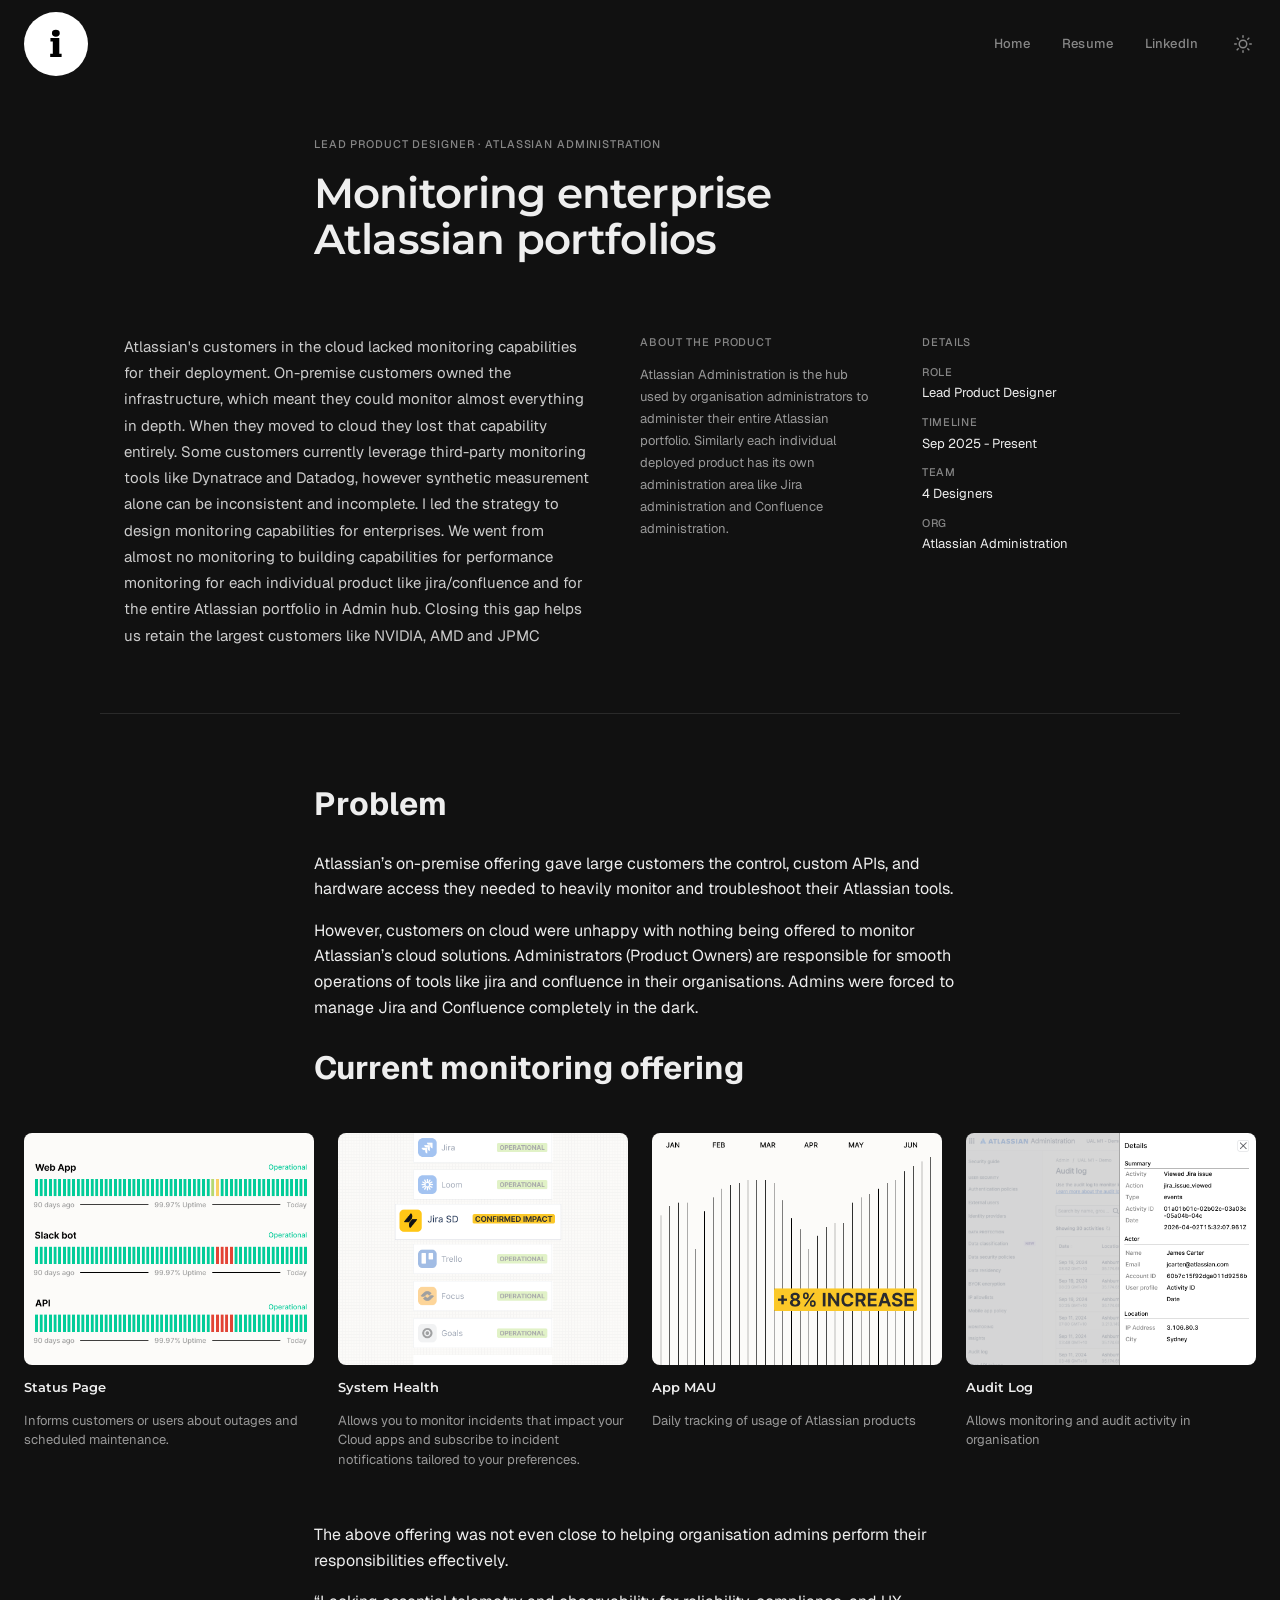
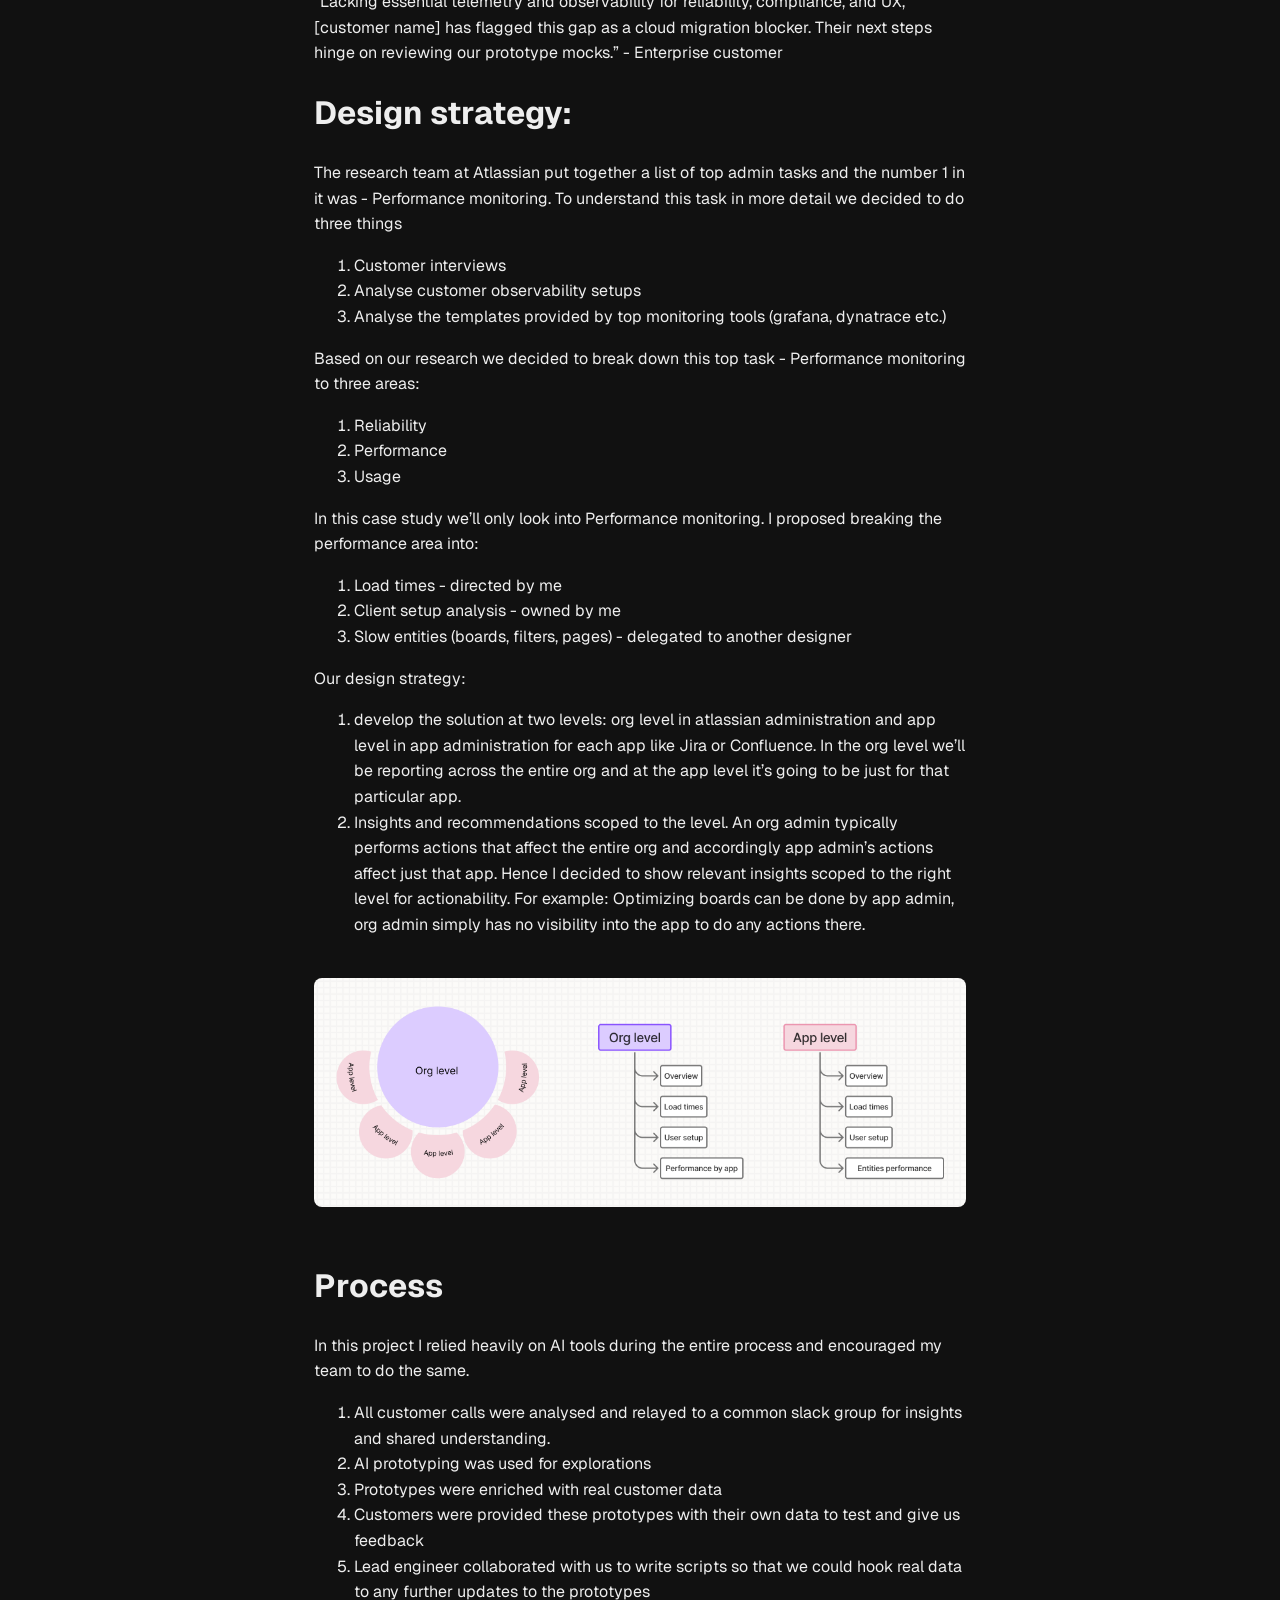
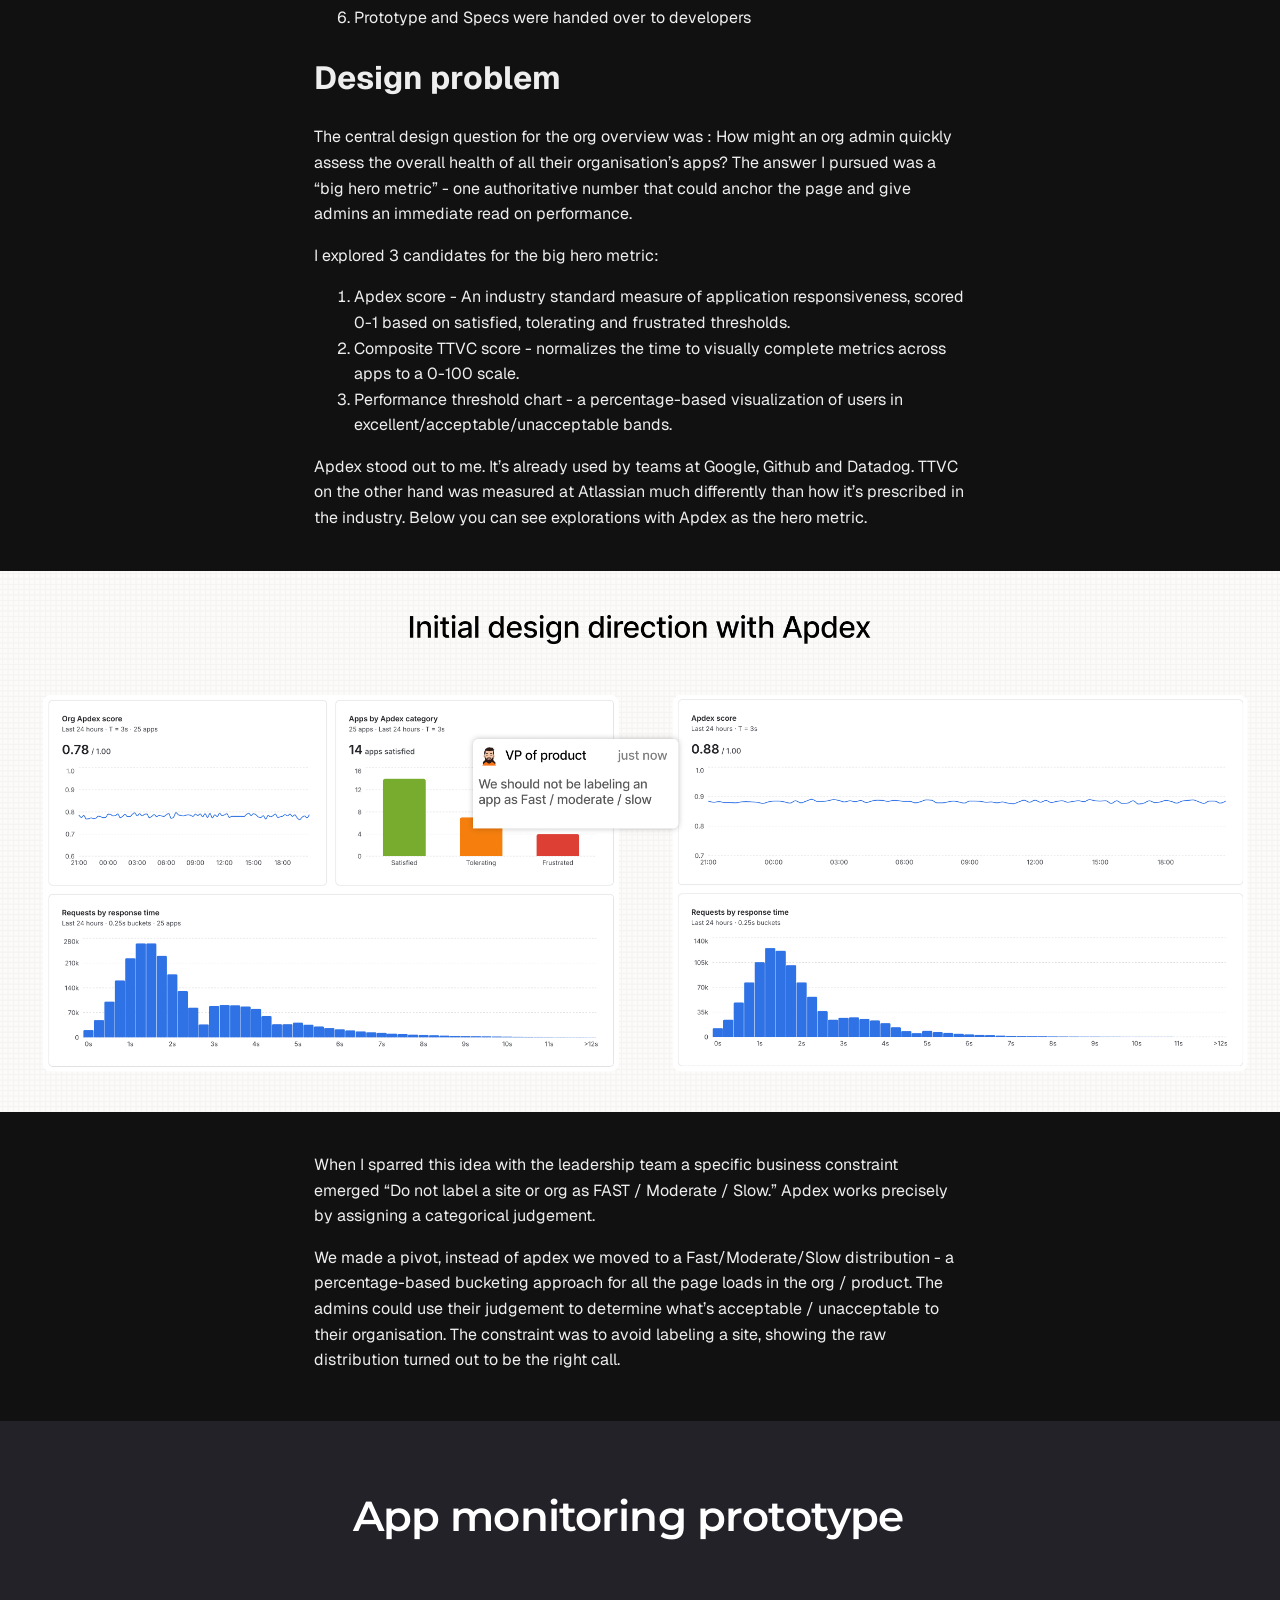
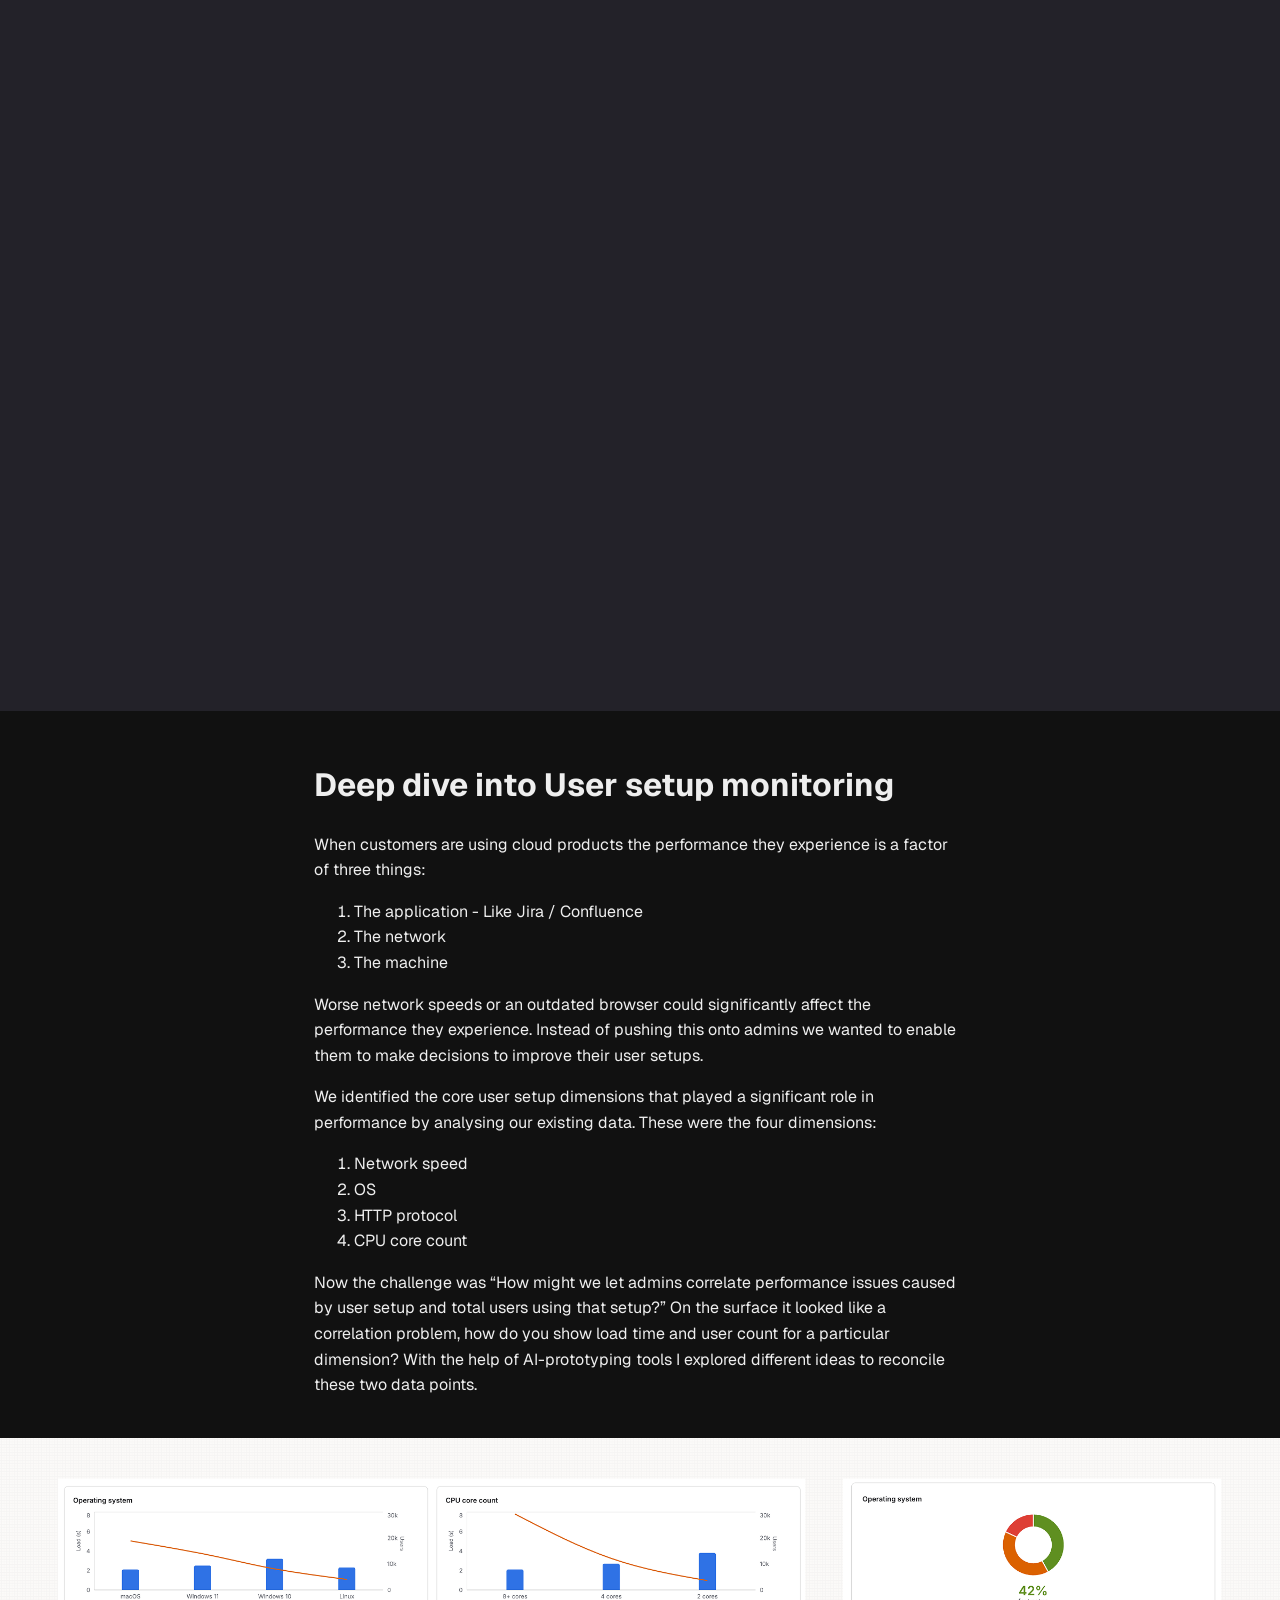
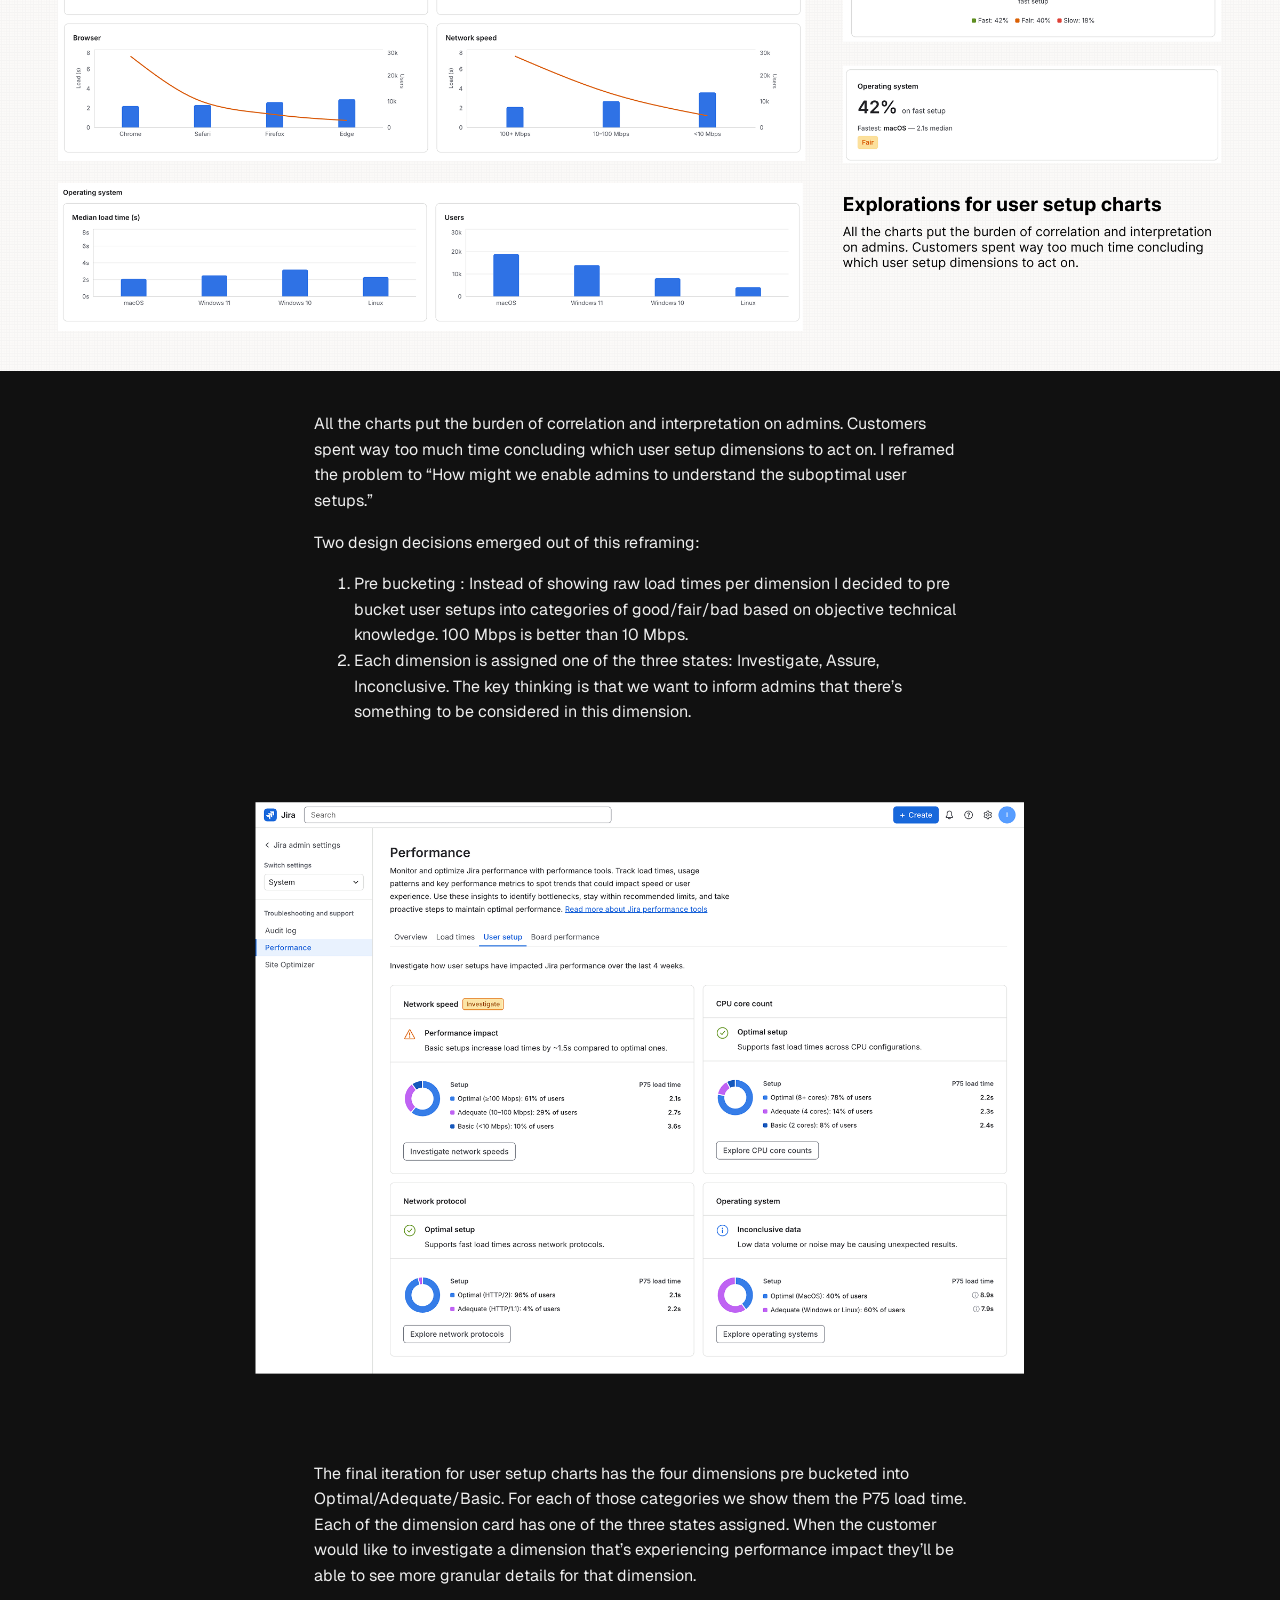
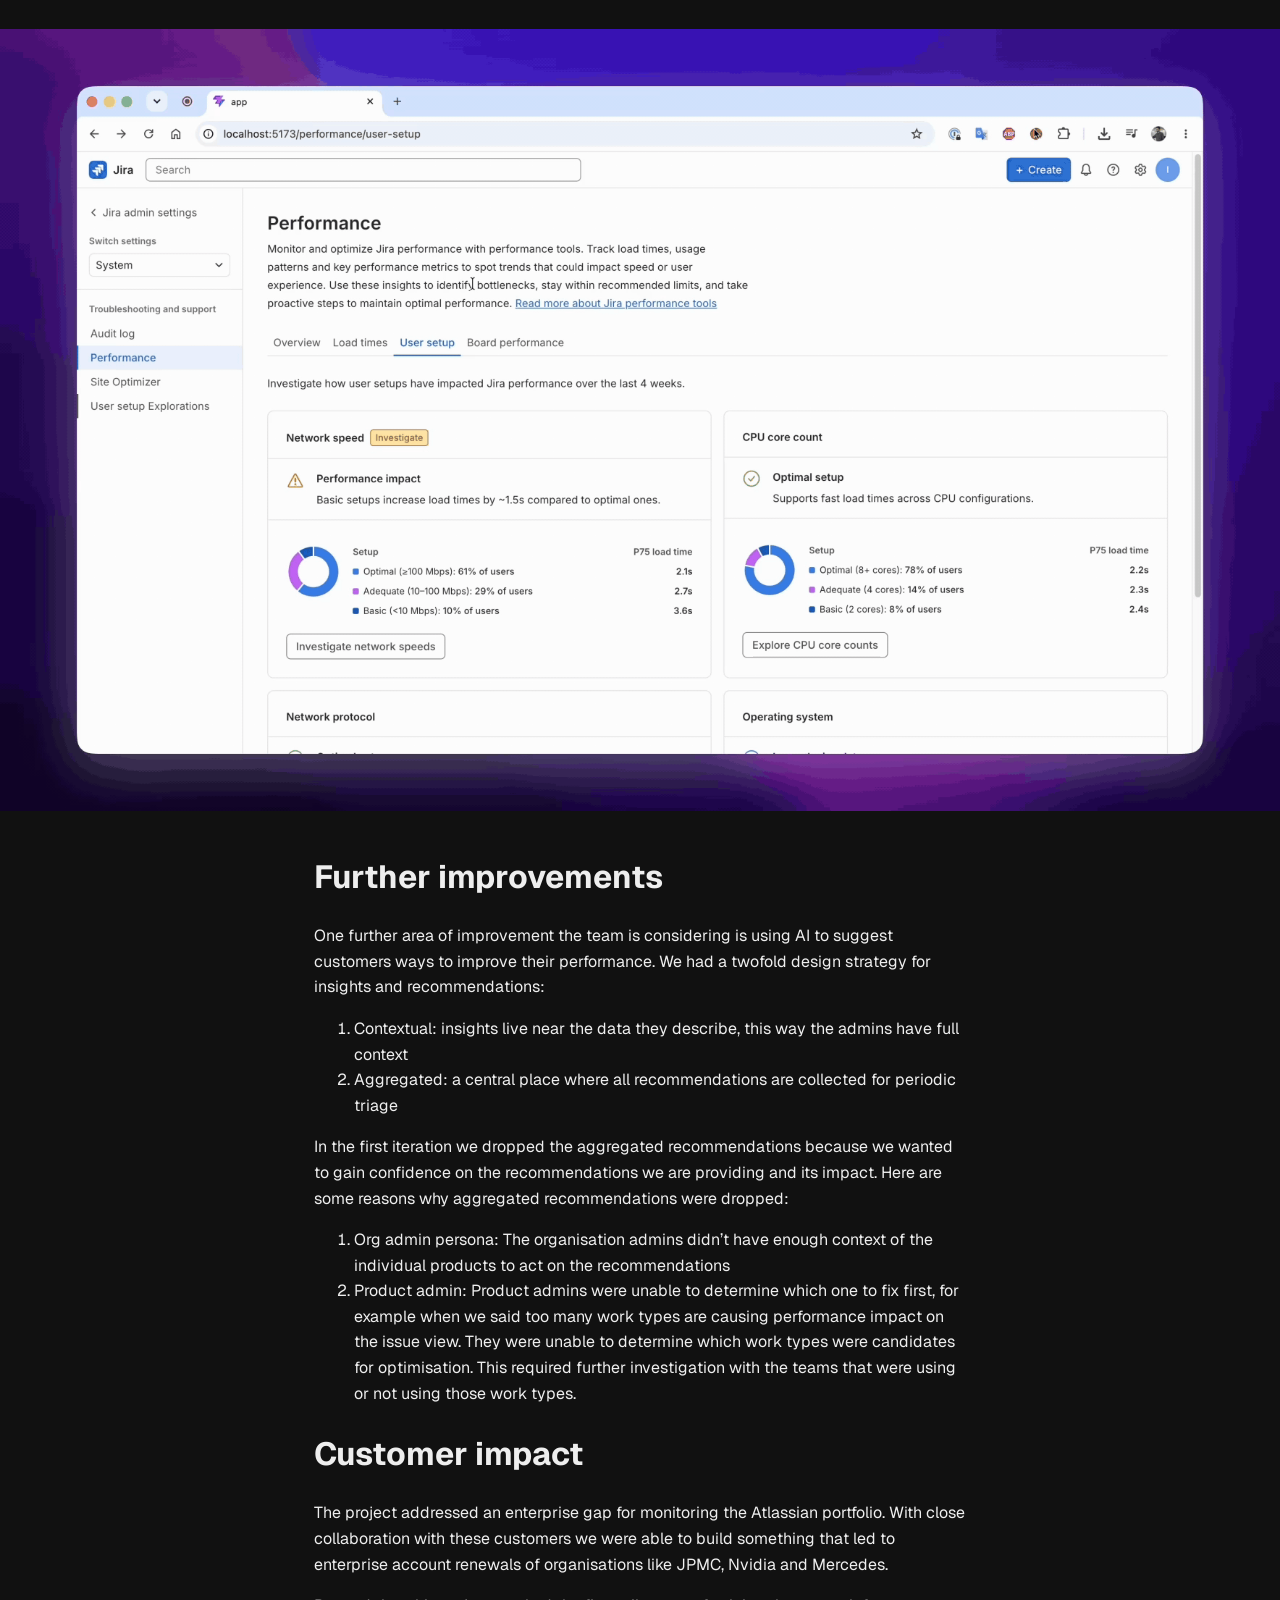
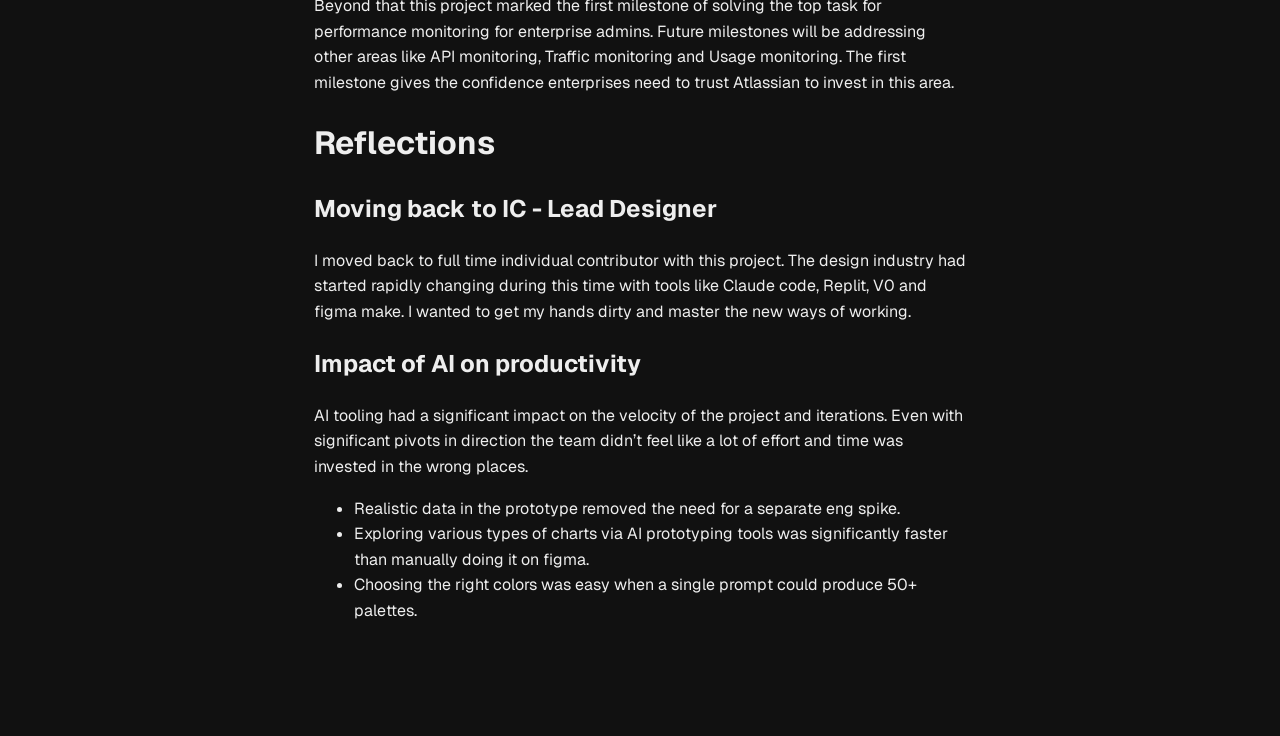
==== commit 5df23ee4: "deploy: imranparvez/imran-26-source@feb3d24ba58fb005c84ce2916bc987ca98ca36e7" ====
--- a/case-studies/app-monitoring/index.html
+++ b/case-studies/app-monitoring/index.html
@@ -4,9 +4,9 @@
           document.documentElement.classList.add('dark');
         }
       })();
-    </script><link rel="stylesheet" href="/_astro/_slug_@_@astro.q6zM_3v6.css"></head> <body data-astro-cid-skaurlmh> <!-- TOP NAV --> <nav class="topnav" data-astro-cid-skaurlmh> <div class="topnav__inner" data-astro-cid-skaurlmh> <a href="/" class="topnav__logo" aria-label="Home" data-astro-cid-skaurlmh> <img src="/logo-black.svg" alt="Imran Parvez" data-astro-cid-skaurlmh> </a> <div class="topnav__links" data-astro-cid-skaurlmh> <a href="/" class="topnav__link" data-astro-cid-skaurlmh>Home</a> <a href="/imran-resume-2026-3.pdf" class="topnav__link" target="_blank" rel="noopener noreferrer" data-astro-cid-skaurlmh>Resume</a> <a href="https://www.linkedin.com/in/imranparvez1/" class="topnav__link" target="_blank" rel="noopener noreferrer" data-astro-cid-skaurlmh>LinkedIn</a> <button id="theme-toggle" class="topnav__toggle" aria-label="Toggle theme" data-astro-cid-skaurlmh> <!-- Sun: shown in dark mode --> <svg class="icon-sun" xmlns="http://www.w3.org/2000/svg" viewBox="0 0 24 24" fill="none" stroke="currentColor" stroke-width="2" stroke-linecap="round" stroke-linejoin="round" data-astro-cid-skaurlmh> <circle cx="12" cy="12" r="5" data-astro-cid-skaurlmh></circle><line x1="12" y1="1" x2="12" y2="3" data-astro-cid-skaurlmh></line><line x1="12" y1="21" x2="12" y2="23" data-astro-cid-skaurlmh></line><line x1="4.22" y1="4.22" x2="5.64" y2="5.64" data-astro-cid-skaurlmh></line><line x1="18.36" y1="18.36" x2="19.78" y2="19.78" data-astro-cid-skaurlmh></line><line x1="1" y1="12" x2="3" y2="12" data-astro-cid-skaurlmh></line><line x1="21" y1="12" x2="23" y2="12" data-astro-cid-skaurlmh></line><line x1="4.22" y1="19.78" x2="5.64" y2="18.36" data-astro-cid-skaurlmh></line><line x1="18.36" y1="5.64" x2="19.78" y2="4.22" data-astro-cid-skaurlmh></line> </svg> <!-- Moon: shown in light mode --> <svg class="icon-moon" xmlns="http://www.w3.org/2000/svg" viewBox="0 0 24 24" fill="none" stroke="currentColor" stroke-width="2" stroke-linecap="round" stroke-linejoin="round" data-astro-cid-skaurlmh> <path d="M21 12.79A9 9 0 1 1 11.21 3 7 7 0 0 0 21 12.79z" data-astro-cid-skaurlmh></path> </svg> </button> </div> </div> </nav> <!-- PAGE HEADER --> <div class="container" data-astro-cid-skaurlmh> <header class="page-header" data-astro-cid-skaurlmh> <p class="page-header__label" data-astro-cid-skaurlmh>Lead Product Designer · Atlassian Administration</p> <h1 class="page-header__title" data-astro-cid-skaurlmh>Monitoring enterprise Atlassian portfolios</h1> </header> </div> <!-- INTRO COLUMNS --> <div class="intro" data-astro-cid-skaurlmh> <div class="intro__summary" data-astro-cid-skaurlmh> <p data-astro-cid-skaurlmh>Atlassian&#39;s customers in the cloud lacked monitoring capabilities for their deployment. On-premise customers owned the infrastructure, which meant they could monitor almost everything in depth. When they moved to cloud they lost that capability entirely. Some customers currently leverage third-party monitoring tools like Dynatrace and Datadog, however synthetic measurement alone can be inconsistent and incomplete. I led the strategy to design monitoring capabilities for enterprises. We went from almost no monitoring to building capabilities for performance and usage monitoring for each individual product like jira/confluence and for the entire Atlassian portfolio in Admin hub. Closing this gap helps us retain the largest customers like NVIDIA, AMD and JPMC</p> </div> <div class="intro__context" data-astro-cid-skaurlmh> <p class="intro__col-label" data-astro-cid-skaurlmh>About the product</p> <p class="intro__product" data-astro-cid-skaurlmh>Atlassian Administration is the hub used by organisation administrators to administer their entire Atlassian portfolio. Similarly each individual deployed product has its own administration area like Jira administration and Confluence administration. </p> </div> <div class="intro__meta" data-astro-cid-skaurlmh> <p class="intro__col-label" data-astro-cid-skaurlmh>Details</p> <div class="intro__meta-list" data-astro-cid-skaurlmh> <div class="intro__meta-item" data-astro-cid-skaurlmh> <span class="intro__meta-key" data-astro-cid-skaurlmh>Role</span> <span class="intro__meta-value" data-astro-cid-skaurlmh>Lead Product Designer</span> </div> <div class="intro__meta-item" data-astro-cid-skaurlmh> <span class="intro__meta-key" data-astro-cid-skaurlmh>Timeline</span> <span class="intro__meta-value" data-astro-cid-skaurlmh>Sep 2025 - Present</span> </div> <div class="intro__meta-item" data-astro-cid-skaurlmh> <span class="intro__meta-key" data-astro-cid-skaurlmh>Team</span> <span class="intro__meta-value" data-astro-cid-skaurlmh>4 Designers</span> </div> <div class="intro__meta-item" data-astro-cid-skaurlmh> <span class="intro__meta-key" data-astro-cid-skaurlmh>Org</span> <span class="intro__meta-value" data-astro-cid-skaurlmh>Atlassian Administration</span> </div> </div> </div> </div>  <!-- BODY CONTENT --> <div class="container" data-astro-cid-skaurlmh> <div class="prose" data-astro-cid-skaurlmh> <h1 id="problem">Problem</h1>
+    </script><link rel="stylesheet" href="/_astro/_slug_@_@astro.DoP4_USv.css"></head> <body data-astro-cid-skaurlmh> <!-- TOP NAV --> <nav class="topnav" data-astro-cid-skaurlmh> <div class="topnav__inner" data-astro-cid-skaurlmh> <a href="/" class="topnav__logo" aria-label="Home" data-astro-cid-skaurlmh> <img src="/logo-black.svg" alt="Imran Parvez" data-astro-cid-skaurlmh> </a> <div class="topnav__links" data-astro-cid-skaurlmh> <a href="/" class="topnav__link" data-astro-cid-skaurlmh>Home</a> <a href="/imran-resume-2026-3.pdf" class="topnav__link" target="_blank" rel="noopener noreferrer" data-astro-cid-skaurlmh>Resume</a> <a href="https://www.linkedin.com/in/imranparvez1/" class="topnav__link" target="_blank" rel="noopener noreferrer" data-astro-cid-skaurlmh>LinkedIn</a> <button id="theme-toggle" class="topnav__toggle" aria-label="Toggle theme" data-astro-cid-skaurlmh> <!-- Sun: shown in dark mode --> <svg class="icon-sun" xmlns="http://www.w3.org/2000/svg" viewBox="0 0 24 24" fill="none" stroke="currentColor" stroke-width="2" stroke-linecap="round" stroke-linejoin="round" data-astro-cid-skaurlmh> <circle cx="12" cy="12" r="5" data-astro-cid-skaurlmh></circle><line x1="12" y1="1" x2="12" y2="3" data-astro-cid-skaurlmh></line><line x1="12" y1="21" x2="12" y2="23" data-astro-cid-skaurlmh></line><line x1="4.22" y1="4.22" x2="5.64" y2="5.64" data-astro-cid-skaurlmh></line><line x1="18.36" y1="18.36" x2="19.78" y2="19.78" data-astro-cid-skaurlmh></line><line x1="1" y1="12" x2="3" y2="12" data-astro-cid-skaurlmh></line><line x1="21" y1="12" x2="23" y2="12" data-astro-cid-skaurlmh></line><line x1="4.22" y1="19.78" x2="5.64" y2="18.36" data-astro-cid-skaurlmh></line><line x1="18.36" y1="5.64" x2="19.78" y2="4.22" data-astro-cid-skaurlmh></line> </svg> <!-- Moon: shown in light mode --> <svg class="icon-moon" xmlns="http://www.w3.org/2000/svg" viewBox="0 0 24 24" fill="none" stroke="currentColor" stroke-width="2" stroke-linecap="round" stroke-linejoin="round" data-astro-cid-skaurlmh> <path d="M21 12.79A9 9 0 1 1 11.21 3 7 7 0 0 0 21 12.79z" data-astro-cid-skaurlmh></path> </svg> </button> </div> </div> </nav> <!-- PAGE HEADER --> <div class="container" data-astro-cid-skaurlmh> <header class="page-header" data-astro-cid-skaurlmh> <p class="page-header__label" data-astro-cid-skaurlmh>Lead Product Designer · Atlassian Administration</p> <h1 class="page-header__title" data-astro-cid-skaurlmh>Monitoring enterprise Atlassian portfolios</h1> </header> </div> <!-- INTRO COLUMNS --> <div class="intro" data-astro-cid-skaurlmh> <div class="intro__summary" data-astro-cid-skaurlmh> <p data-astro-cid-skaurlmh>Atlassian&#39;s customers in the cloud lacked monitoring capabilities for their deployment. On-premise customers owned the infrastructure, which meant they could monitor almost everything in depth. When they moved to cloud they lost that capability entirely. Some customers currently leverage third-party monitoring tools like Dynatrace and Datadog, however synthetic measurement alone can be inconsistent and incomplete. I led the strategy to design monitoring capabilities for enterprises. We went from almost no monitoring to building capabilities for performance monitoring for each individual product like jira/confluence and for the entire Atlassian portfolio in Admin hub. Closing this gap helps us retain the largest customers like NVIDIA, AMD and JPMC</p> </div> <div class="intro__context" data-astro-cid-skaurlmh> <p class="intro__col-label" data-astro-cid-skaurlmh>About the product</p> <p class="intro__product" data-astro-cid-skaurlmh>Atlassian Administration is the hub used by organisation administrators to administer their entire Atlassian portfolio. Similarly each individual deployed product has its own administration area like Jira administration and Confluence administration. </p> </div> <div class="intro__meta" data-astro-cid-skaurlmh> <p class="intro__col-label" data-astro-cid-skaurlmh>Details</p> <div class="intro__meta-list" data-astro-cid-skaurlmh> <div class="intro__meta-item" data-astro-cid-skaurlmh> <span class="intro__meta-key" data-astro-cid-skaurlmh>Role</span> <span class="intro__meta-value" data-astro-cid-skaurlmh>Lead Product Designer</span> </div> <div class="intro__meta-item" data-astro-cid-skaurlmh> <span class="intro__meta-key" data-astro-cid-skaurlmh>Timeline</span> <span class="intro__meta-value" data-astro-cid-skaurlmh>Sep 2025 - Present</span> </div> <div class="intro__meta-item" data-astro-cid-skaurlmh> <span class="intro__meta-key" data-astro-cid-skaurlmh>Team</span> <span class="intro__meta-value" data-astro-cid-skaurlmh>4 Designers</span> </div> <div class="intro__meta-item" data-astro-cid-skaurlmh> <span class="intro__meta-key" data-astro-cid-skaurlmh>Org</span> <span class="intro__meta-value" data-astro-cid-skaurlmh>Atlassian Administration</span> </div> </div> </div> </div>  <!-- BODY CONTENT --> <div class="container" data-astro-cid-skaurlmh> <div class="prose" data-astro-cid-skaurlmh> <h1 id="problem">Problem</h1>
 <p>Atlassian’s on-premise offering gave large customers the control, custom APIs, and hardware access they needed to heavily monitor and troubleshoot their Atlassian tools.</p>
-<p>Customers were unhappy with nothing being offered to monitor Atlassian’s cloud solutions. Administrators (Product Owners) are responsible for smooth operations of tools like jira and confluence in their organisations. Admins were forced to manage Jira and Confluence completely in the dark.</p>
+<p>However, customers on cloud were unhappy with nothing being offered to monitor Atlassian’s cloud solutions. Administrators (Product Owners) are responsible for smooth operations of tools like jira and confluence in their organisations. Admins were forced to manage Jira and Confluence completely in the dark.</p>
 <h1 id="current-monitoring-offering">Current monitoring offering</h1>
 <div class="img-row img-row--4">
   <div class="img-row__item">
@@ -82,6 +82,7 @@
 <div class="proto-embed">
     <div class="prototype-heading">App monitoring prototype</div>
   <iframe src="https://delicate-taffy-cbfa36.netlify.app/" title="UIM prototype" loading="lazy"></iframe>
+  <div class="proto-embed__mobile-msg">This prototype is best experienced on desktop.</div>
 </div>
 <h1 id="deep-dive-into-user-setup-monitoring">Deep dive into User setup monitoring</h1>
 <p>When customers are using cloud products the performance they experience is a factor of three things:</p>
--- a/_astro/_slug_@_@astro.DoP4_USv.css
+++ b/_astro/_slug_@_@astro.DoP4_USv.css
@@ -0,0 +1 @@
+[data-astro-cid-skaurlmh],[data-astro-cid-skaurlmh]:before,[data-astro-cid-skaurlmh]:after{box-sizing:border-box;margin:0;padding:0}*{box-sizing:border-box}:root{--color-bg: #ffffff;--color-text: #111111;--color-muted: #717171;--color-border: #e5e5e5;--color-text-secondary: #333333;--color-text-tertiary: #555555;--color-surface: #f7f7f7;--color-surface-warm: #EAE9E2;--font-sans: "Geist", -apple-system, BlinkMacSystemFont, "Segoe UI", Helvetica, Arial, sans-serif;--font-heading: "Montserrat", var(--font-sans);--content-width: 700px}html.dark{--color-bg: #111111;--color-text: #eeeeee;--color-muted: #868686;--color-border: #2a2a2a;--color-text-secondary: #cccccc;--color-text-tertiary: #999999;--color-surface: #1e1e1e;--color-surface-warm: #1a1a18}html,body{background:var(--color-bg);color:var(--color-text);font-family:var(--font-sans);font-size:16px;line-height:1.6;-webkit-font-smoothing:antialiased;overflow-x:clip;transition:background .2s ease,color .2s ease}.container[data-astro-cid-skaurlmh]{max-width:var(--content-width);margin:0 auto;padding:0 24px}.topnav[data-astro-cid-skaurlmh]{position:sticky;top:0;z-index:100;background:var(--color-bg);transition:background .2s ease,border-color .2s ease}.topnav__inner[data-astro-cid-skaurlmh]{max-width:1280px;margin:0 auto;padding:0 24px;height:88px;display:flex;align-items:center;justify-content:space-between}.topnav__logo[data-astro-cid-skaurlmh]{display:flex;align-items:center;text-decoration:none;flex-shrink:0}.topnav__logo[data-astro-cid-skaurlmh] img[data-astro-cid-skaurlmh]{height:64px;width:auto;display:block;transition:filter .2s ease}html.dark .topnav__logo[data-astro-cid-skaurlmh] img[data-astro-cid-skaurlmh]{filter:invert(1)}.topnav__links[data-astro-cid-skaurlmh]{display:flex;align-items:center;gap:32px}.topnav__link[data-astro-cid-skaurlmh]{font-size:13px;font-weight:500;color:var(--color-muted);text-decoration:none;transition:color .15s;letter-spacing:.01em}.topnav__link[data-astro-cid-skaurlmh]:hover{color:var(--color-text)}.topnav__toggle[data-astro-cid-skaurlmh]{background:none;border:none;cursor:pointer;color:var(--color-muted);padding:4px;display:flex;align-items:center;transition:color .15s;line-height:0}.topnav__toggle[data-astro-cid-skaurlmh]:hover{color:var(--color-text)}.topnav__toggle[data-astro-cid-skaurlmh] svg[data-astro-cid-skaurlmh]{width:18px;height:18px}.icon-sun[data-astro-cid-skaurlmh]{display:none}.icon-moon[data-astro-cid-skaurlmh],html.dark .icon-sun[data-astro-cid-skaurlmh]{display:block}html.dark .icon-moon[data-astro-cid-skaurlmh]{display:none}.page-header[data-astro-cid-skaurlmh]{padding:48px 0 56px}.page-header__label[data-astro-cid-skaurlmh]{font-size:11px;font-weight:500;letter-spacing:.08em;text-transform:uppercase;color:var(--color-muted);margin-bottom:16px}.page-header__title[data-astro-cid-skaurlmh]{font-size:42px;font-weight:600;font-family:var(--font-heading);letter-spacing:-.02em;line-height:1.1;margin-bottom:16px}.page-header__subtitle[data-astro-cid-skaurlmh]{font-size:18px;color:var(--color-text-tertiary);line-height:1.5;margin-bottom:24px;max-width:560px}.page-header__meta[data-astro-cid-skaurlmh]{font-size:13px;color:var(--color-muted)}.hero-image[data-astro-cid-skaurlmh]{width:100vw;position:relative;left:50%;margin-left:-50vw;height:480px;background:var(--color-surface);overflow:hidden;margin-bottom:64px}.hero-image[data-astro-cid-skaurlmh] img[data-astro-cid-skaurlmh]{width:100%;height:100%;object-fit:cover;object-position:center 20%;filter:grayscale(100%);display:block}.hero-image__placeholder[data-astro-cid-skaurlmh]{width:100%;height:100%;display:flex;align-items:center;justify-content:center}.hero-image__placeholder[data-astro-cid-skaurlmh] span[data-astro-cid-skaurlmh]{font-size:12px;font-weight:500;letter-spacing:.06em;text-transform:uppercase;color:#ccc}.intro[data-astro-cid-skaurlmh]{max-width:1080px;margin:0 auto 64px;padding:0 24px 64px;display:grid;grid-template-columns:2fr 1fr 1fr;gap:48px;border-bottom:1px solid var(--color-border)}.intro__summary[data-astro-cid-skaurlmh]{font-size:15px;line-height:1.75;color:var(--color-text-secondary)}.intro__summary[data-astro-cid-skaurlmh] p[data-astro-cid-skaurlmh]+p[data-astro-cid-skaurlmh]{margin-top:16px}.intro__col-label[data-astro-cid-skaurlmh]{font-size:11px;font-weight:500;letter-spacing:.08em;text-transform:uppercase;color:var(--color-muted);margin-bottom:12px}.intro__product[data-astro-cid-skaurlmh]{font-size:13px;line-height:1.7;color:var(--color-text-tertiary)}.intro__meta-list[data-astro-cid-skaurlmh]{display:flex;flex-direction:column;gap:10px}.intro__meta-item[data-astro-cid-skaurlmh]{display:flex;flex-direction:column;gap:2px}.intro__meta-key[data-astro-cid-skaurlmh]{font-size:11px;font-weight:500;letter-spacing:.06em;text-transform:uppercase;color:var(--color-muted)}.intro__meta-value[data-astro-cid-skaurlmh]{font-size:13px;color:var(--color-text)}.metrics[data-astro-cid-skaurlmh]{display:grid;grid-template-columns:repeat(auto-fit,minmax(120px,1fr));gap:24px;padding:48px 0;border-top:1px solid var(--color-border);border-bottom:1px solid var(--color-border);margin-bottom:64px}.metric__number[data-astro-cid-skaurlmh]{font-size:40px;font-weight:600;font-family:var(--font-heading);letter-spacing:-.02em;line-height:1;margin-bottom:8px}.metric__label[data-astro-cid-skaurlmh]{font-size:12px;color:var(--color-muted);line-height:1.4}.prose[data-astro-cid-skaurlmh]{padding-bottom:96px}.prose[data-astro-cid-skaurlmh] p[data-astro-cid-skaurlmh]{font-size:15px;line-height:1.75;color:var(--color-text-secondary);margin-bottom:20px}.prose[data-astro-cid-skaurlmh] h2[data-astro-cid-skaurlmh]{font-size:24px;font-weight:600;font-family:var(--font-heading);letter-spacing:-.01em;line-height:1.2;margin-top:56px;margin-bottom:20px;padding-top:56px;border-top:1px solid var(--color-border)}.prose[data-astro-cid-skaurlmh] h2[data-astro-cid-skaurlmh]:first-child{margin-top:0;padding-top:0;border-top:none}.prose[data-astro-cid-skaurlmh] h3[data-astro-cid-skaurlmh]{font-size:17px;font-weight:600;font-family:var(--font-heading);letter-spacing:-.01em;margin-top:36px;margin-bottom:12px}.prose h6{font-size:16px;font-weight:600;font-family:var(--font-heading);margin-top:8px;margin-bottom:0}.prose h2+h6{margin-top:6px}.prose h6+p{margin-top:0}.prose[data-astro-cid-skaurlmh] blockquote[data-astro-cid-skaurlmh]{border-left:2px solid var(--color-border);padding-left:20px;margin:24px 0;font-style:italic;color:var(--color-text-tertiary);font-size:15px;line-height:1.7}.prose[data-astro-cid-skaurlmh] blockquote[data-astro-cid-skaurlmh] p[data-astro-cid-skaurlmh]{margin-bottom:0}.prose[data-astro-cid-skaurlmh] ul[data-astro-cid-skaurlmh],.prose[data-astro-cid-skaurlmh] ol[data-astro-cid-skaurlmh]{padding-left:20px;margin-bottom:20px}.prose[data-astro-cid-skaurlmh] li[data-astro-cid-skaurlmh]{font-size:15px;line-height:1.75;color:var(--color-text-secondary);margin-bottom:6px}.prose[data-astro-cid-skaurlmh] hr[data-astro-cid-skaurlmh]{border:none;border-top:1px solid var(--color-border);margin:0}.prose[data-astro-cid-skaurlmh] strong[data-astro-cid-skaurlmh]{font-weight:600;color:var(--color-text)}.prose th{text-align:left}.img-full{width:100vw;margin-left:calc(50% - 50vw);margin-top:40px;margin-bottom:40px}.img-full img{width:100%;display:block}.before-after{position:relative;width:1050px;max-width:100vw;margin-left:calc(50% - 525px);margin-top:48px;margin-bottom:48px;padding:96px 0;cursor:ew-resize;user-select:none;isolation:isolate}.before-after:before{content:"";position:absolute;top:0;bottom:0;left:-100vw;right:-100vw;background-color:#232229;z-index:-1}.ba-img{display:block;width:100%;height:auto}.ba-svg-defs{position:absolute;width:0;height:0;overflow:hidden}.ba-after-wrap{position:absolute;top:96px;left:0;width:100%;height:calc(100% - 192px);clip-path:url(#ba-clip)}.ba-after-wrap .ba-img{position:absolute;top:0;left:0;width:100%;height:auto}.ba-handle{position:absolute;top:50%;left:50%;width:12px;height:12px;background:#fff;border-radius:50%;box-shadow:0 2px 8px #00000040;transform:translate(-50%,-50%);pointer-events:none;transition:transform .15s ease}.ba-label{position:absolute;bottom:112px;font-size:11px;font-weight:600;letter-spacing:.08em;text-transform:uppercase;color:#fff;background:#0006;padding:4px 10px;border-radius:4px;pointer-events:none}.ba-label--before{left:16px}.ba-label--after{right:16px}.proto-embed{position:relative;width:200%;max-width:100vw;margin-left:-50%;margin-top:48px;margin-bottom:48px;padding:48px;isolation:isolate}.proto-embed:before{content:"";position:absolute;top:0;bottom:0;left:-100vw;right:-100vw;background-color:#232229;z-index:-1}.proto-embed iframe{width:100%;height:700px;border:none;border-radius:8px;display:block}.shipped-heading{width:100vw;margin-left:calc(50% - 50vw);background-color:var(--color-surface-warm);text-align:center;font-size:42px;font-weight:600;font-family:Montserrat,sans-serif;letter-spacing:-.02em;line-height:1.1;padding:64px 24px 0}.prototype-heading{width:100vw;margin-left:calc(50% - 50vw);text-align:center;font-size:42px;font-weight:600;font-family:var(--font-heading);letter-spacing:-.02em;line-height:1.1;padding:24px;color:#fff}.img-marquee{width:100vw;margin-left:calc(50% - 50vw);margin-bottom:40px;overflow:hidden}.marquee-track{display:flex;will-change:transform}.marquee-track img{height:1600px;width:auto;flex-shrink:0;display:block}.img-placeholder{width:100%;height:240px;background:var(--color-surface);border-radius:8px;display:flex;align-items:center;justify-content:center;margin:24px 0}.img-placeholder span{font-size:11px;font-weight:500;letter-spacing:.06em;text-transform:uppercase;color:#ccc}.img-row{display:grid;gap:24px;width:100vw;margin-left:calc(50% - 50vw);margin-top:40px;margin-bottom:40px;padding:0 24px}.img-row--4{grid-template-columns:repeat(4,1fr)}.img-row__item{min-width:0}.img-row__item img{width:100%;max-width:100%;border-radius:8px;display:block}.img-row__title{font-size:13px;font-weight:600;font-family:var(--font-heading);margin-top:12px;margin-bottom:4px;color:var(--color-text)}.img-row__desc{font-size:13px;color:var(--color-text-tertiary);line-height:1.5}.proto-embed__mobile-msg{display:none;align-items:center;justify-content:center;text-align:center;padding:48px 24px;font-size:14px;color:#fff9;font-style:italic}@media(max-width:767px){.topnav__inner[data-astro-cid-skaurlmh]{height:64px}.topnav__logo[data-astro-cid-skaurlmh] img[data-astro-cid-skaurlmh]{height:44px}.topnav__links[data-astro-cid-skaurlmh]{gap:16px}.topnav__link[data-astro-cid-skaurlmh]{font-size:12px}.page-header[data-astro-cid-skaurlmh]{padding:32px 0 40px}.page-header__title[data-astro-cid-skaurlmh]{font-size:26px}.hero-image[data-astro-cid-skaurlmh]{height:220px;margin-bottom:40px}.intro[data-astro-cid-skaurlmh]{grid-template-columns:1fr;gap:32px;padding:0 24px 40px;margin-bottom:40px}.proto-embed{width:100%;margin-left:0;padding:32px 24px}.proto-embed iframe{display:none}.proto-embed__mobile-msg{display:flex!important}.before-after{width:100vw;margin-left:calc(50% - 50vw);padding:48px 0}.img-row--4{grid-template-columns:repeat(2,1fr)}.marquee-track img{height:800px}.shipped-heading,.prototype-heading{font-size:28px;padding:40px 24px 0}}@media(max-width:479px){.img-row--4{grid-template-columns:1fr}}
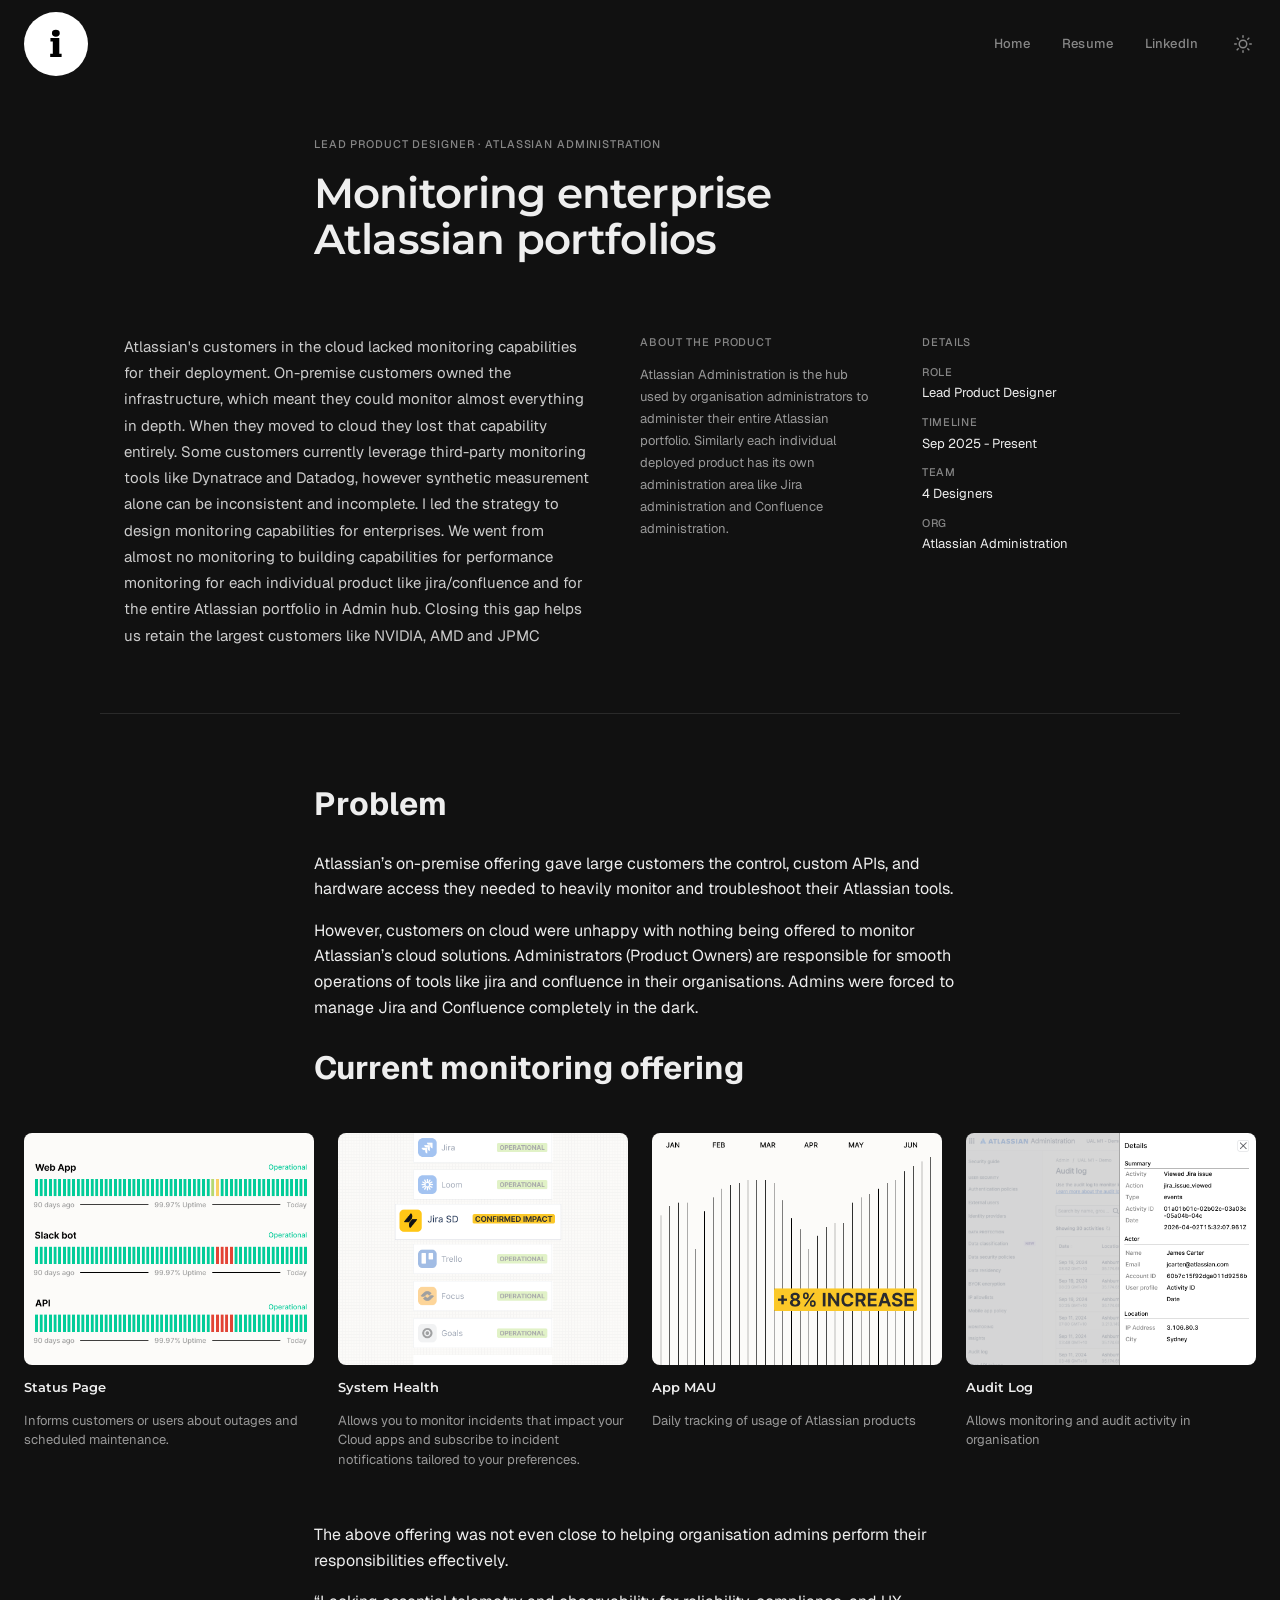
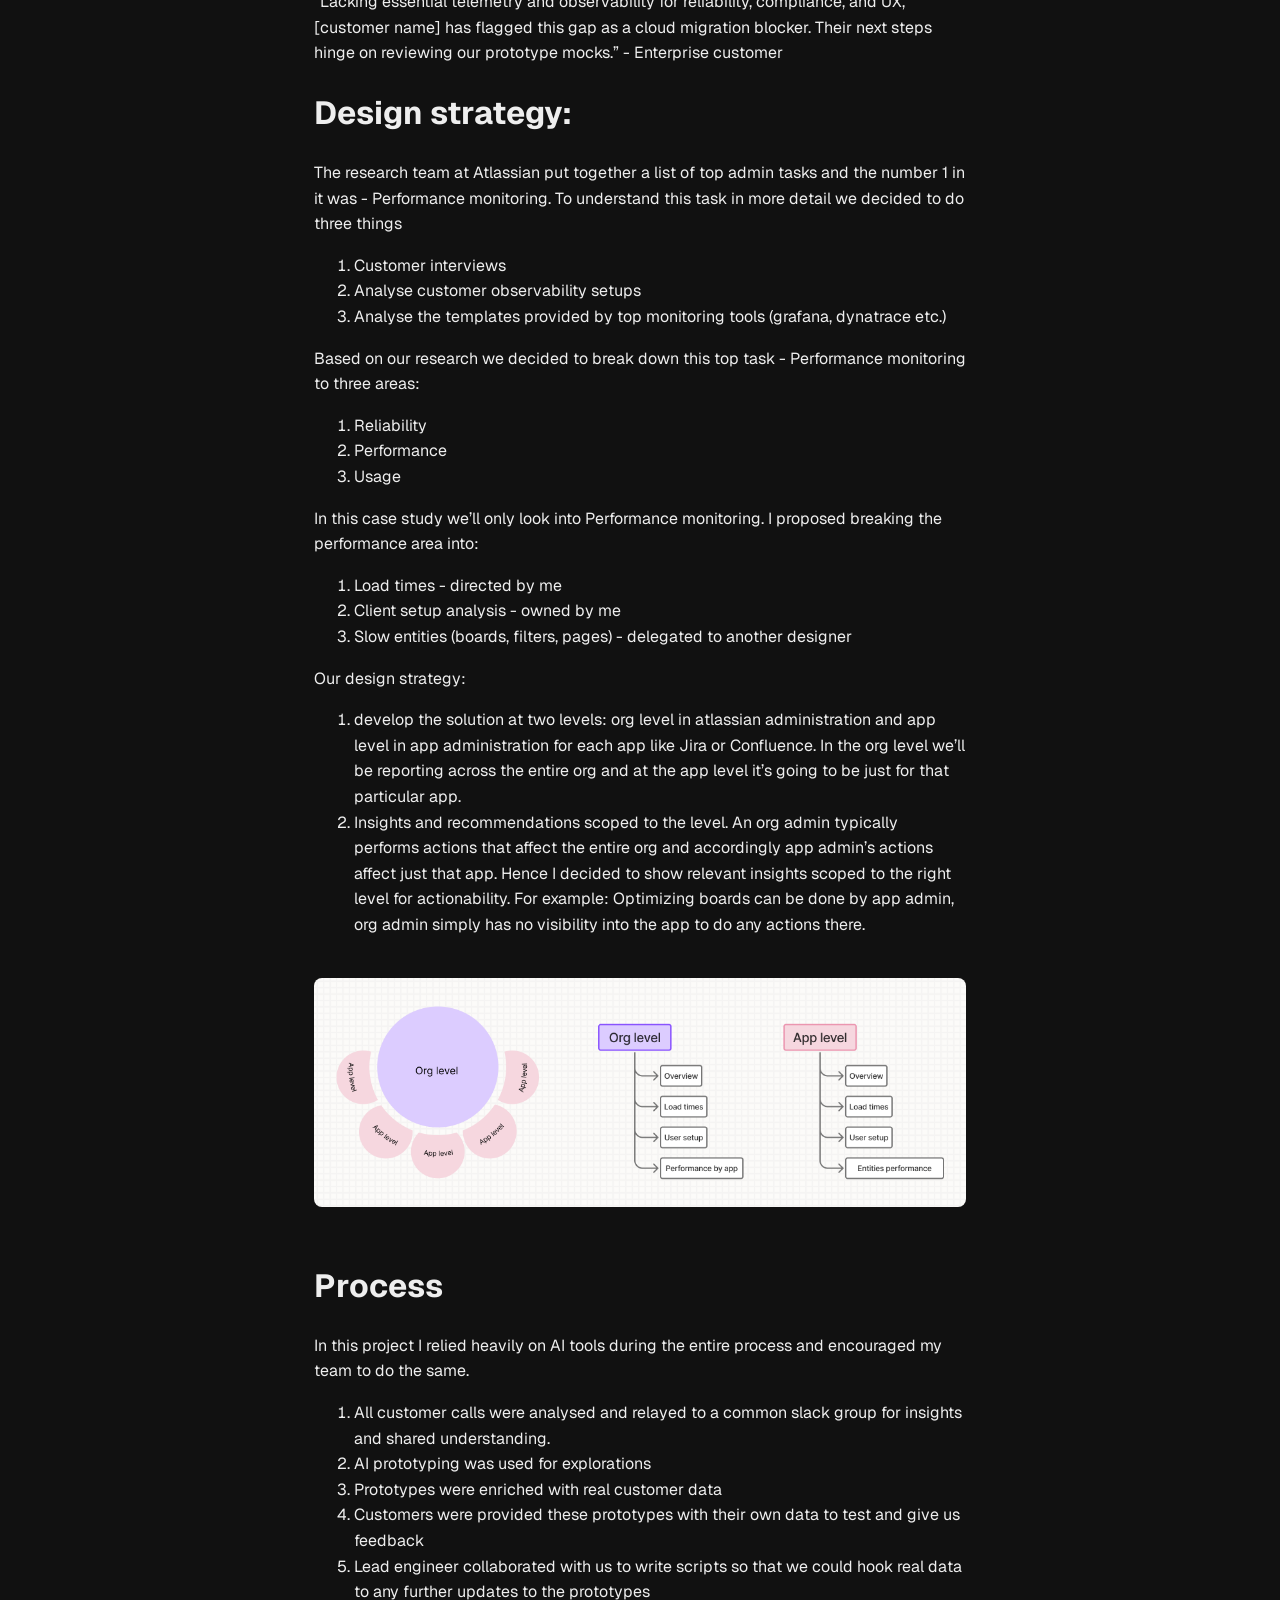
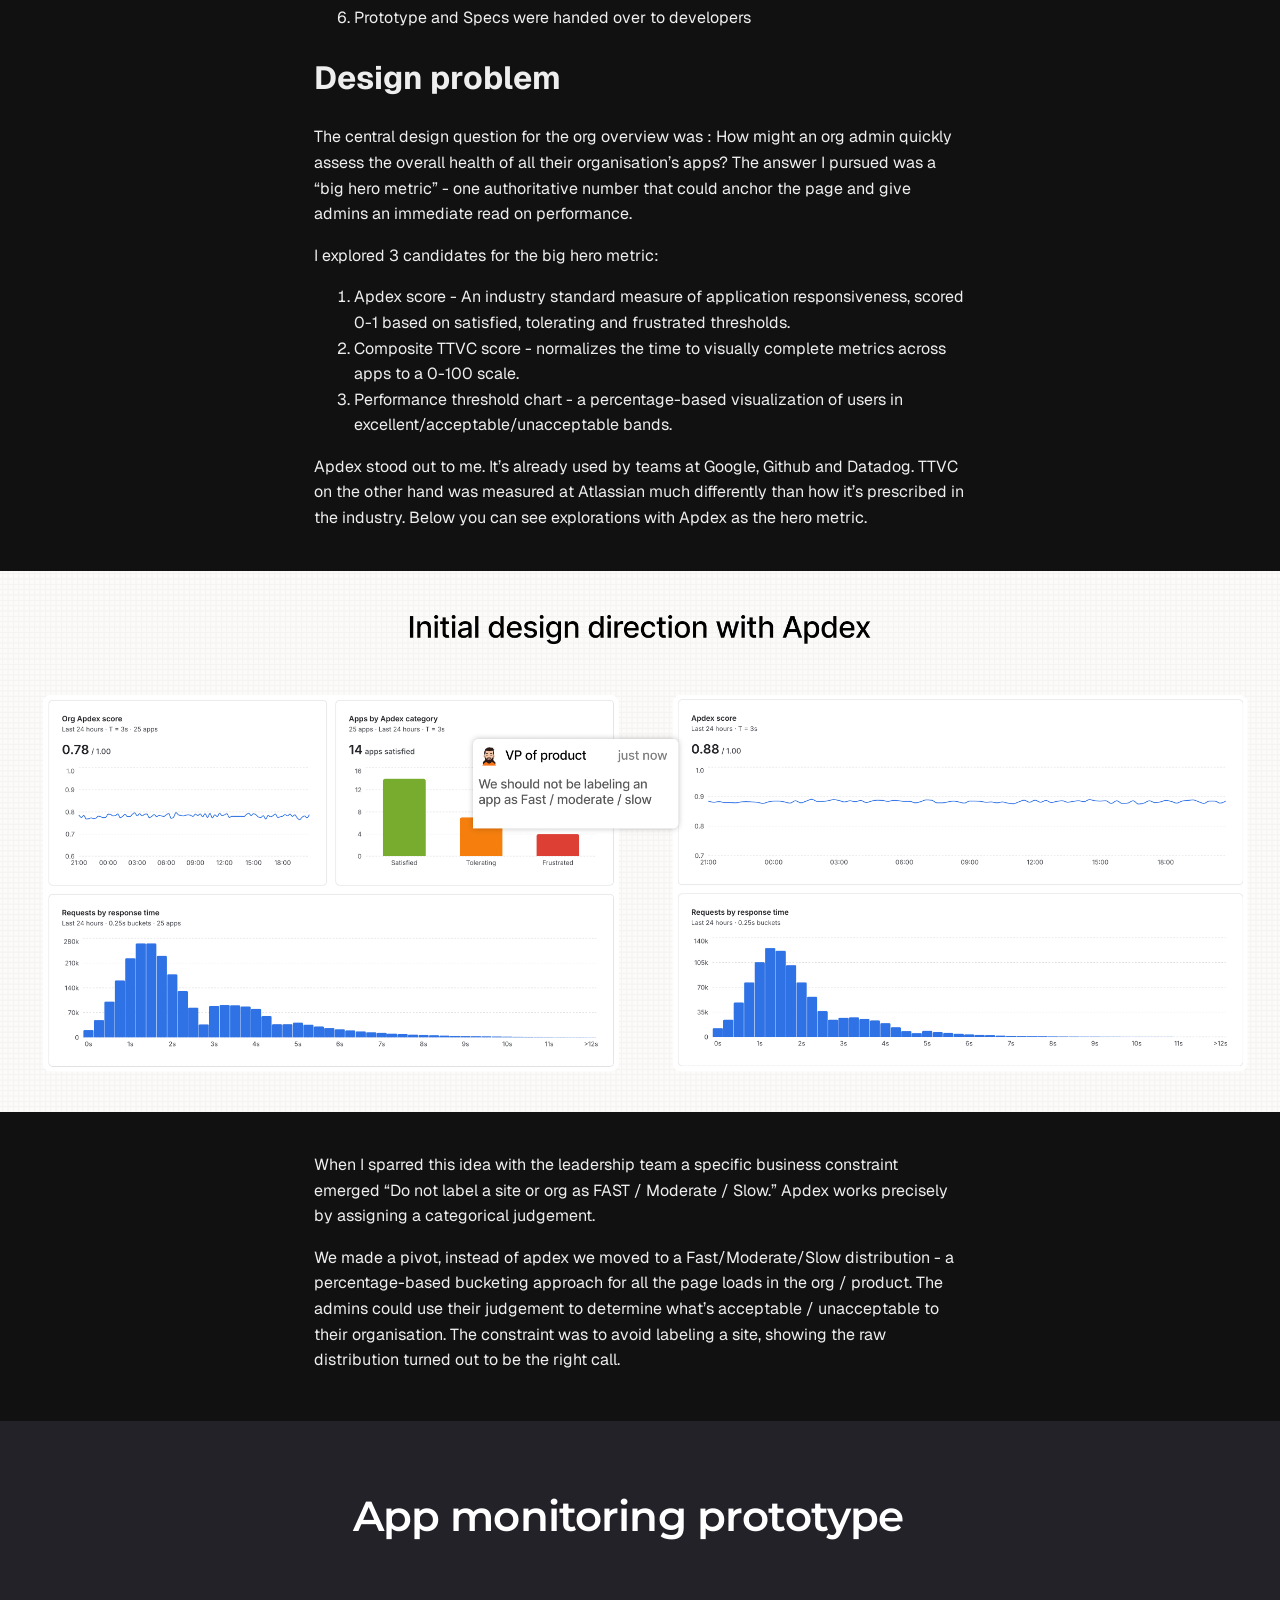
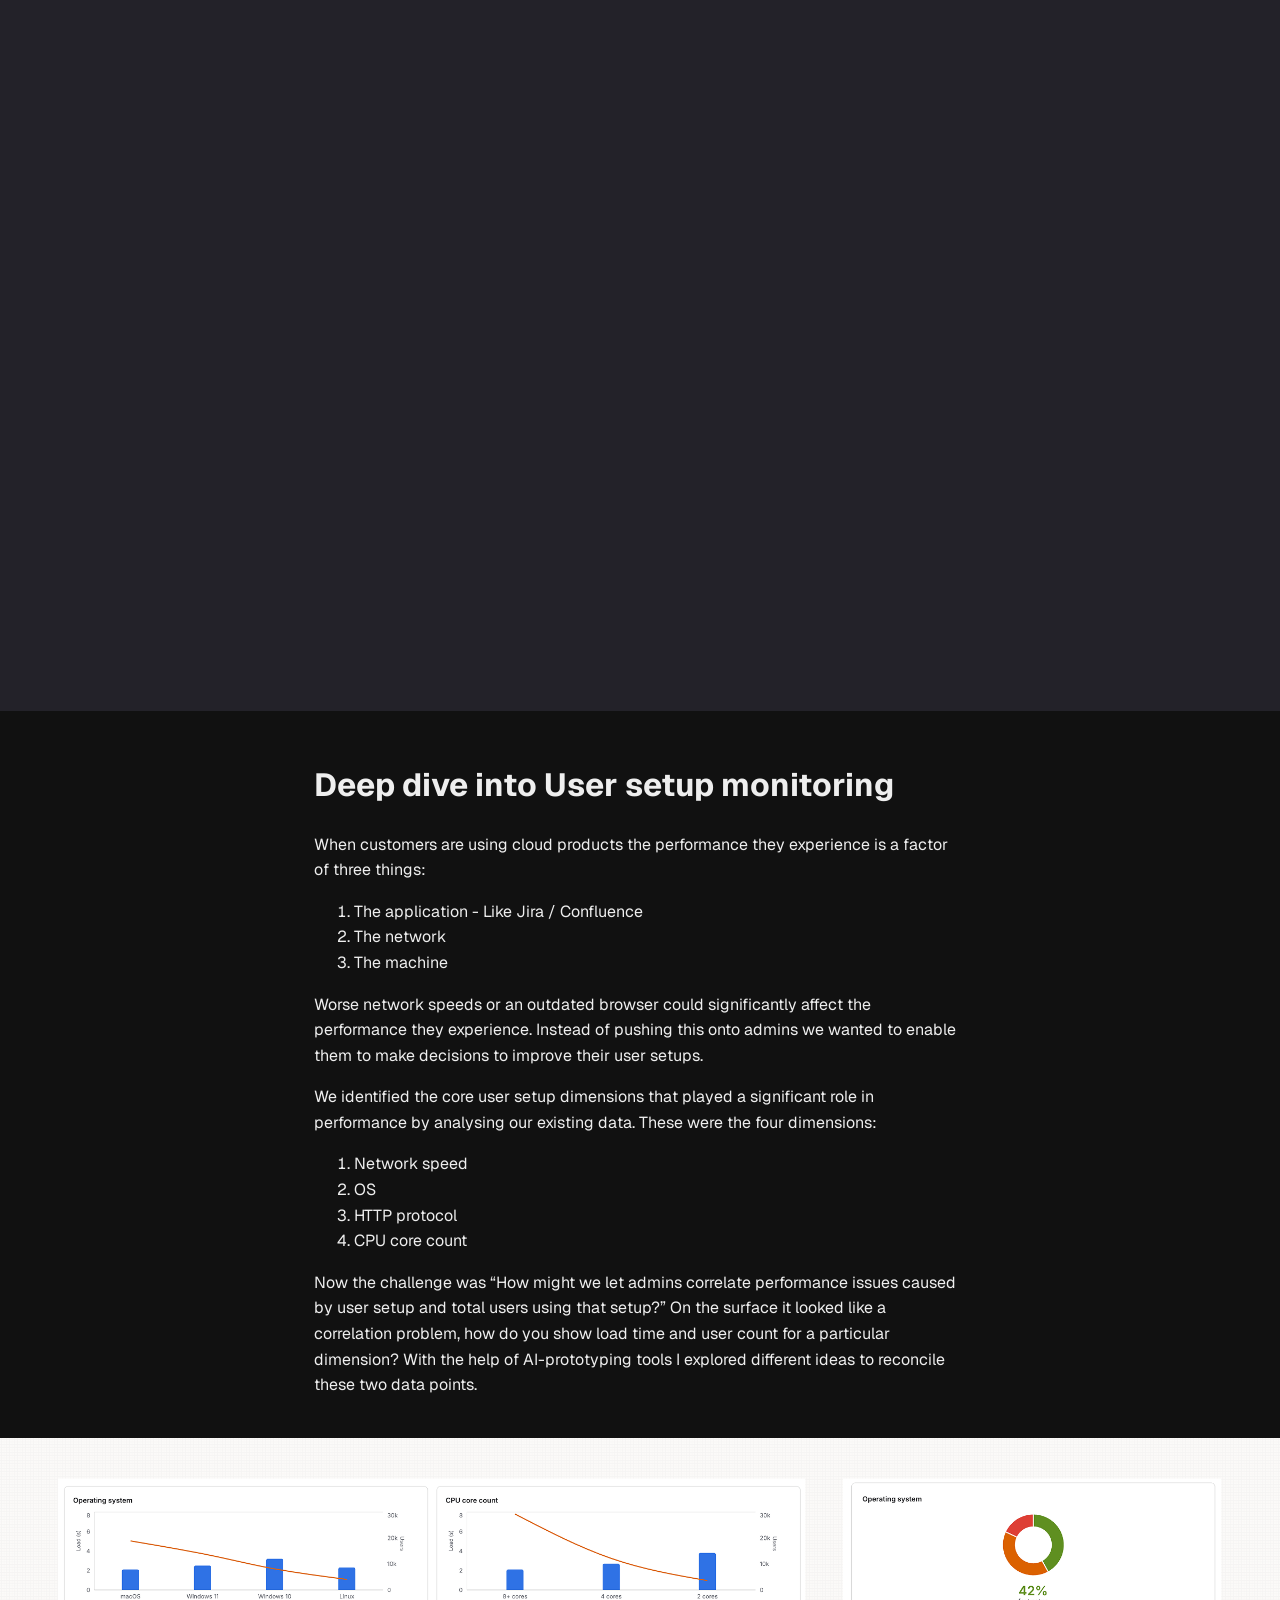
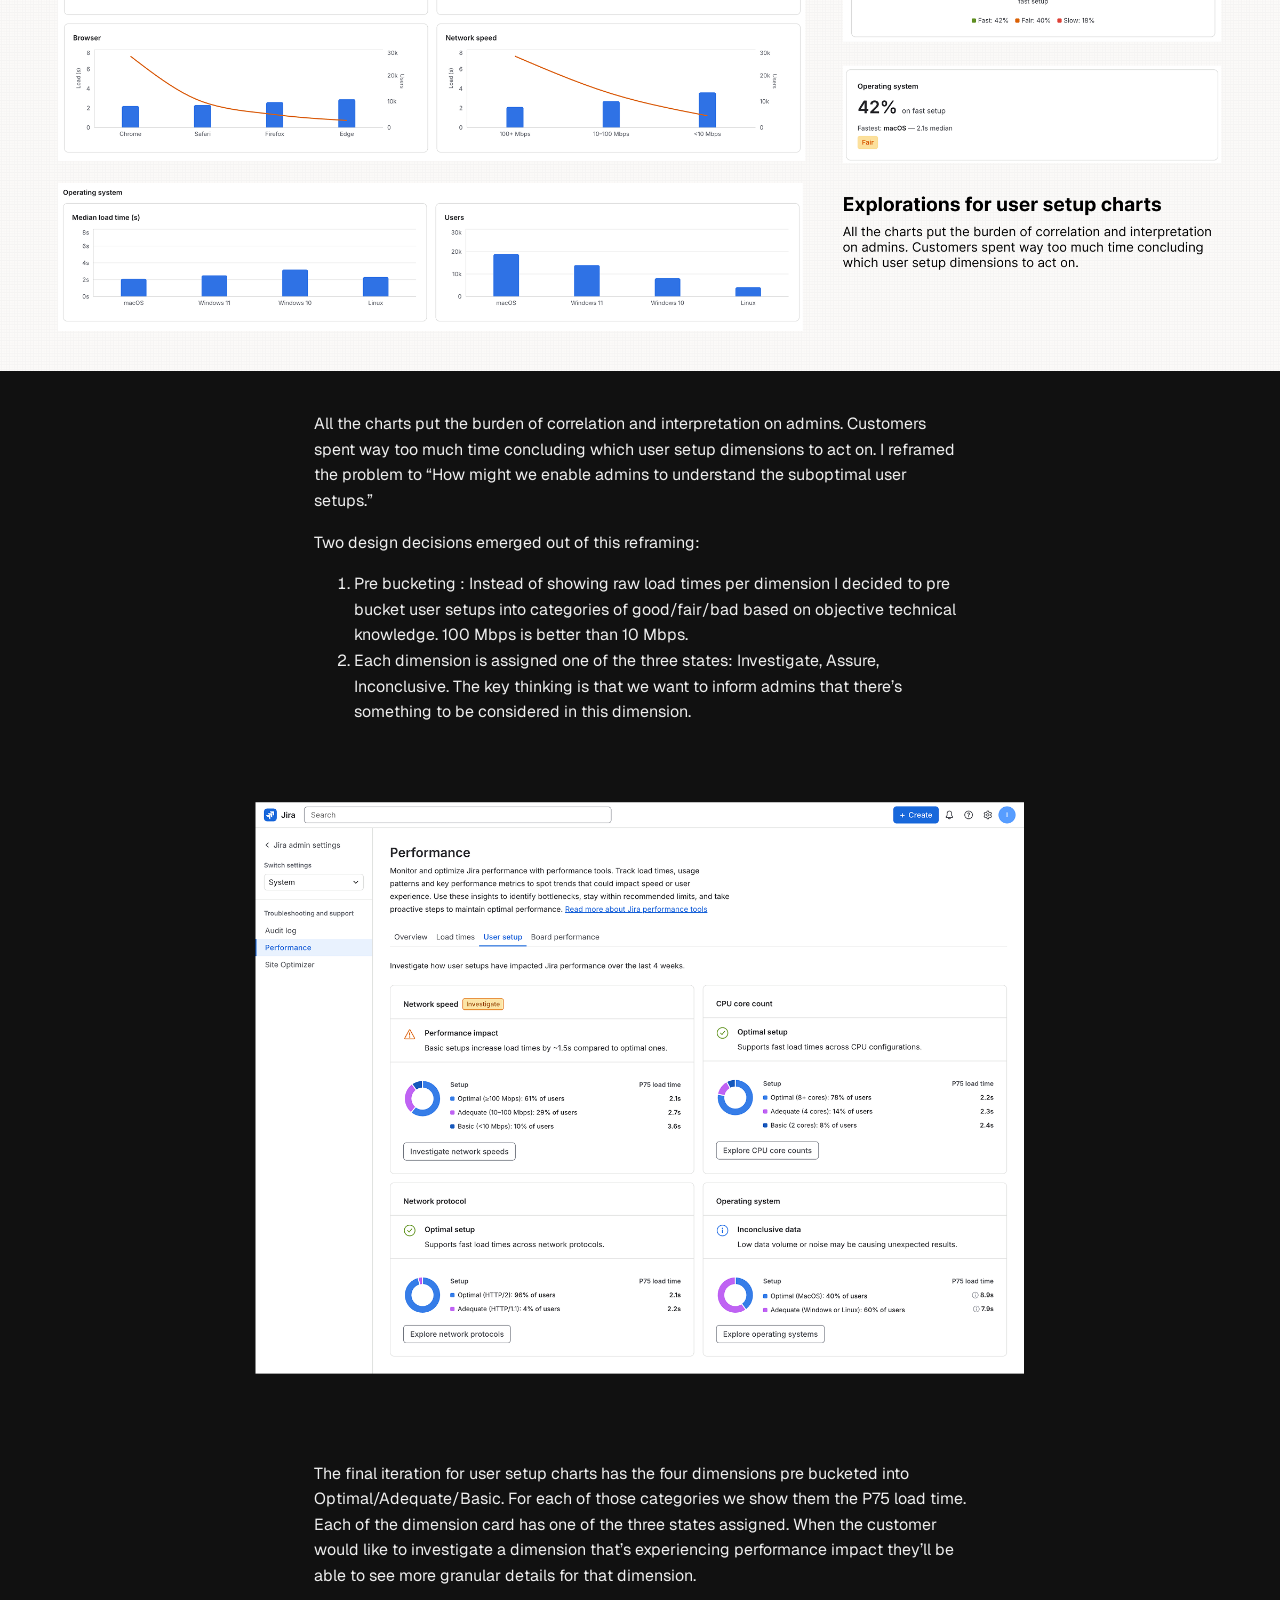
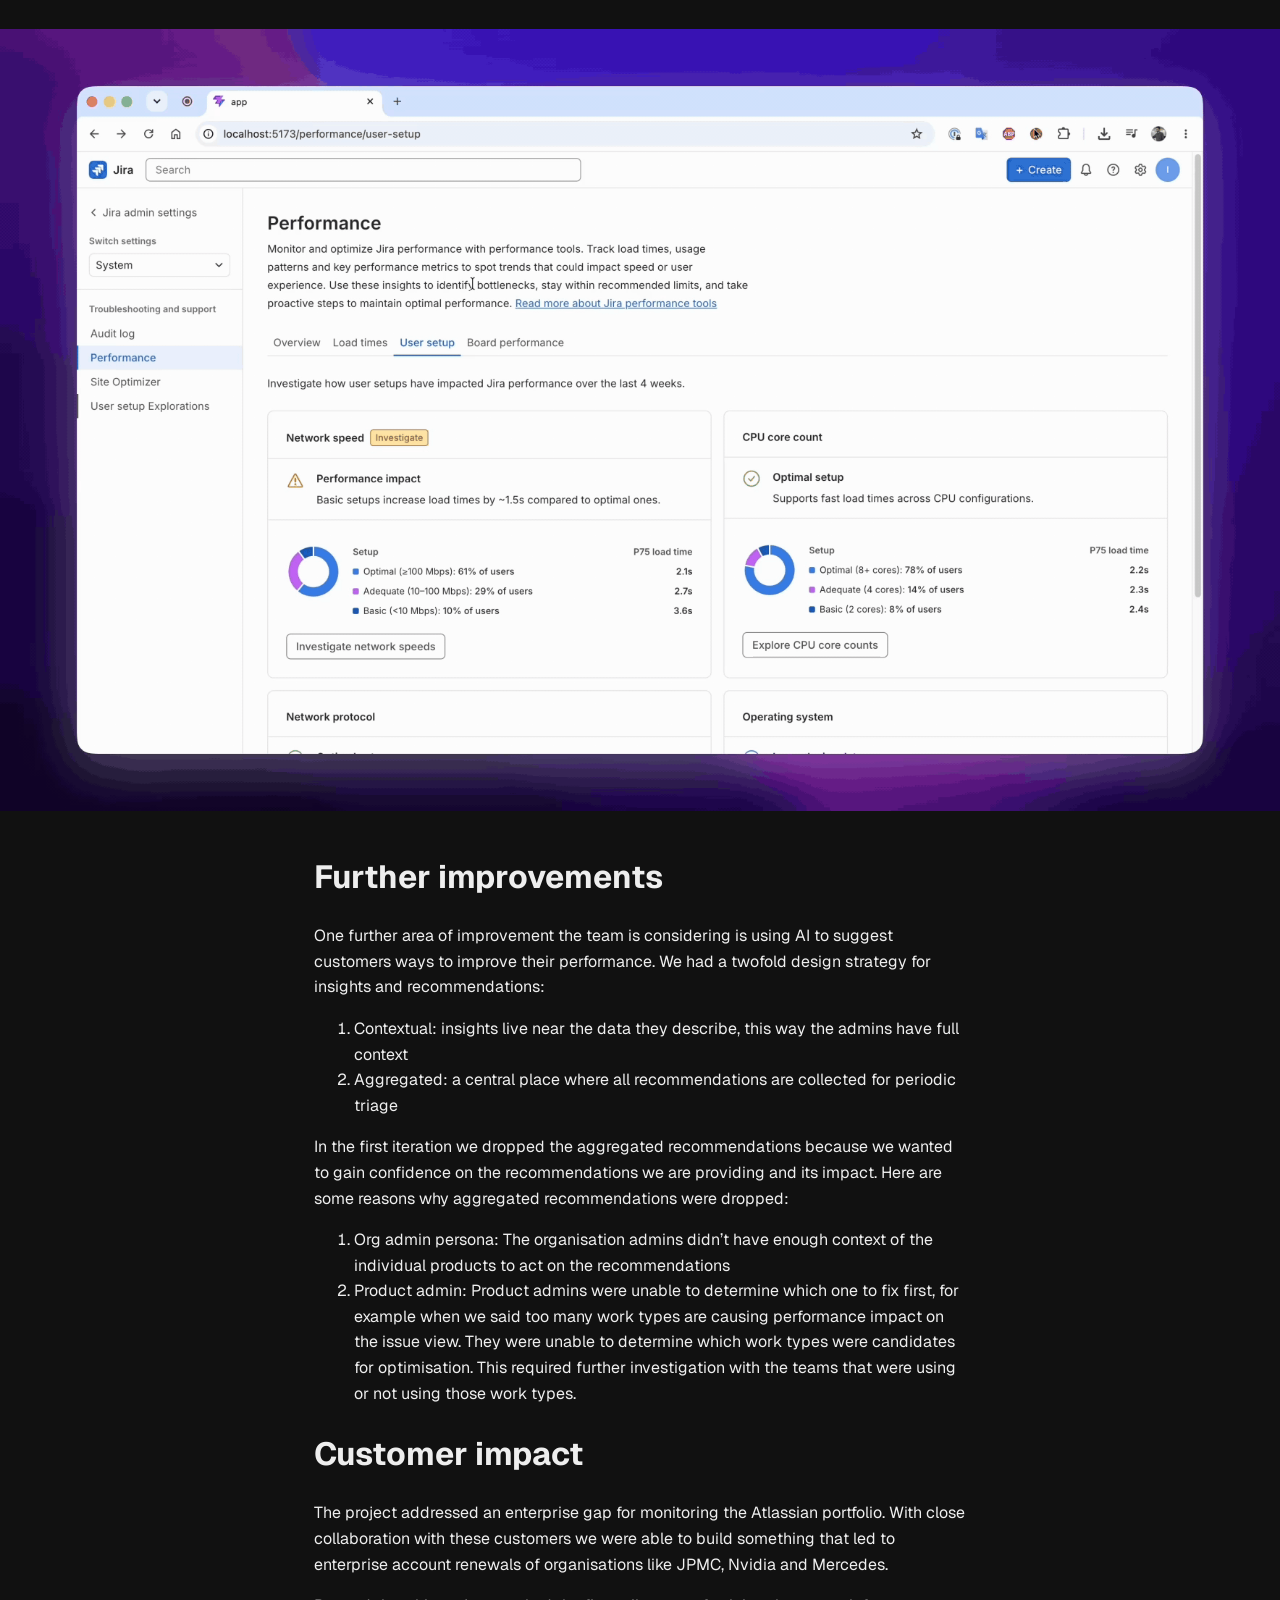
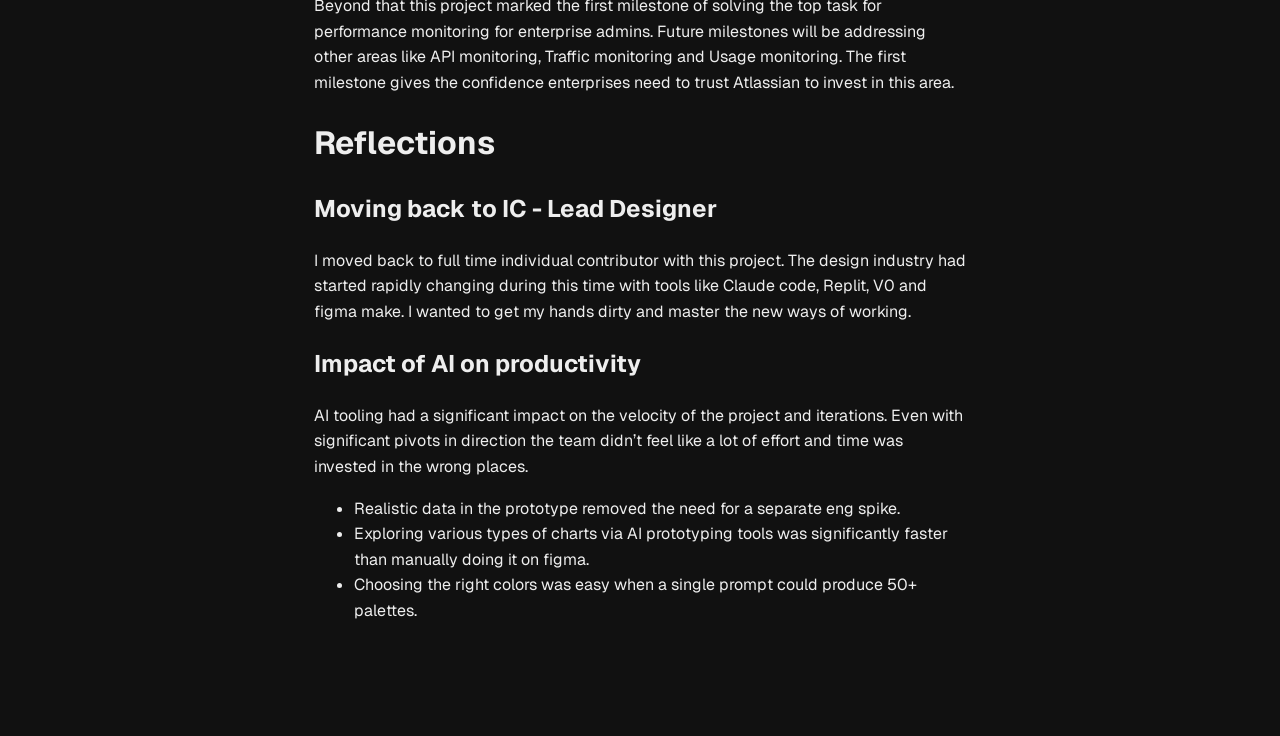
==== commit 828acd77: "deploy: imranparvez/imran-26-source@721b1c2ba8b1bdf2f45d3806407a96c09cc05096" ====
--- a/case-studies/app-monitoring/index.html
+++ b/case-studies/app-monitoring/index.html
@@ -1,4 +1,4 @@
-<!DOCTYPE html><html lang="en" data-astro-cid-skaurlmh> <head><meta charset="utf-8"><link rel="icon" type="image/svg+xml" href="/favicon.svg"><meta name="viewport" content="width=device-width"><meta name="generator" content="Astro v6.0.8"><title>Monitoring enterprise Atlassian portfolios – Imran Parvez</title><link rel="preconnect" href="https://fonts.googleapis.com"><link rel="preconnect" href="https://fonts.gstatic.com" crossorigin><link href="https://fonts.googleapis.com/css2?family=Geist:wght@400;500&family=Montserrat:wght@600&display=swap" rel="stylesheet"><script data-goatcounter="https://imparvez.goatcounter.com/count" async src="//gc.zgo.at/count.js"></script><script>
+<!DOCTYPE html><html lang="en" data-astro-cid-skaurlmh> <head><meta charset="utf-8"><link rel="icon" type="image/svg+xml" href="/logo-black.svg"><meta name="viewport" content="width=device-width"><meta name="generator" content="Astro v6.0.8"><title>Monitoring enterprise Atlassian portfolios – Imran Parvez</title><meta property="og:type" content="website"><meta property="og:url" content="https://imranparvez.com/case-studies/app-monitoring/"><meta property="og:title" content="Imran Parvez Portfolio"><meta property="og:image" content="https://imranparvez.com/link-preview.png"><meta name="twitter:card" content="summary_large_image"><meta name="twitter:title" content="Imran Parvez Portfolio"><meta name="twitter:image" content="https://imranparvez.com/link-preview.png"><link rel="preconnect" href="https://fonts.googleapis.com"><link rel="preconnect" href="https://fonts.gstatic.com" crossorigin><link href="https://fonts.googleapis.com/css2?family=Geist:wght@400;500&family=Montserrat:wght@600&display=swap" rel="stylesheet"><script data-goatcounter="https://imparvez.goatcounter.com/count" async src="//gc.zgo.at/count.js"></script><script>
       (function() {
         if (localStorage.getItem('theme') !== 'light') {
           document.documentElement.classList.add('dark');
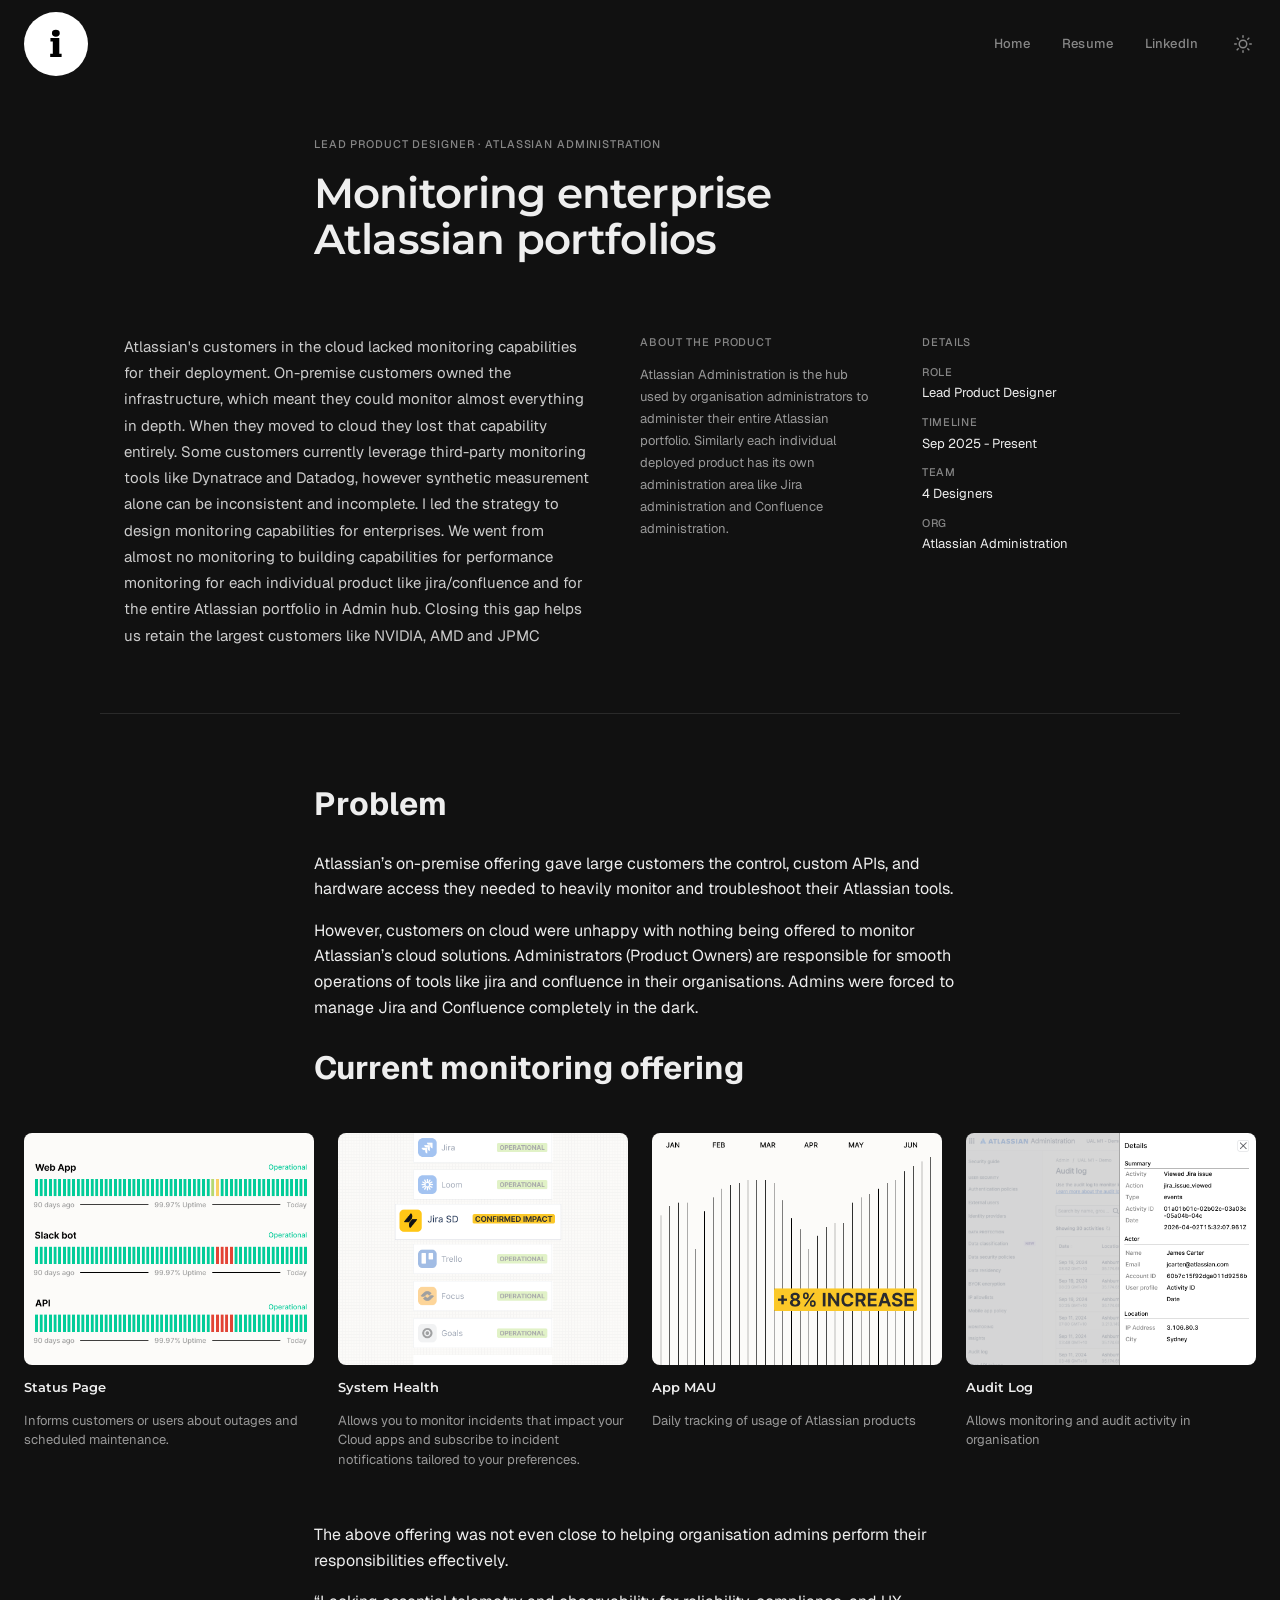
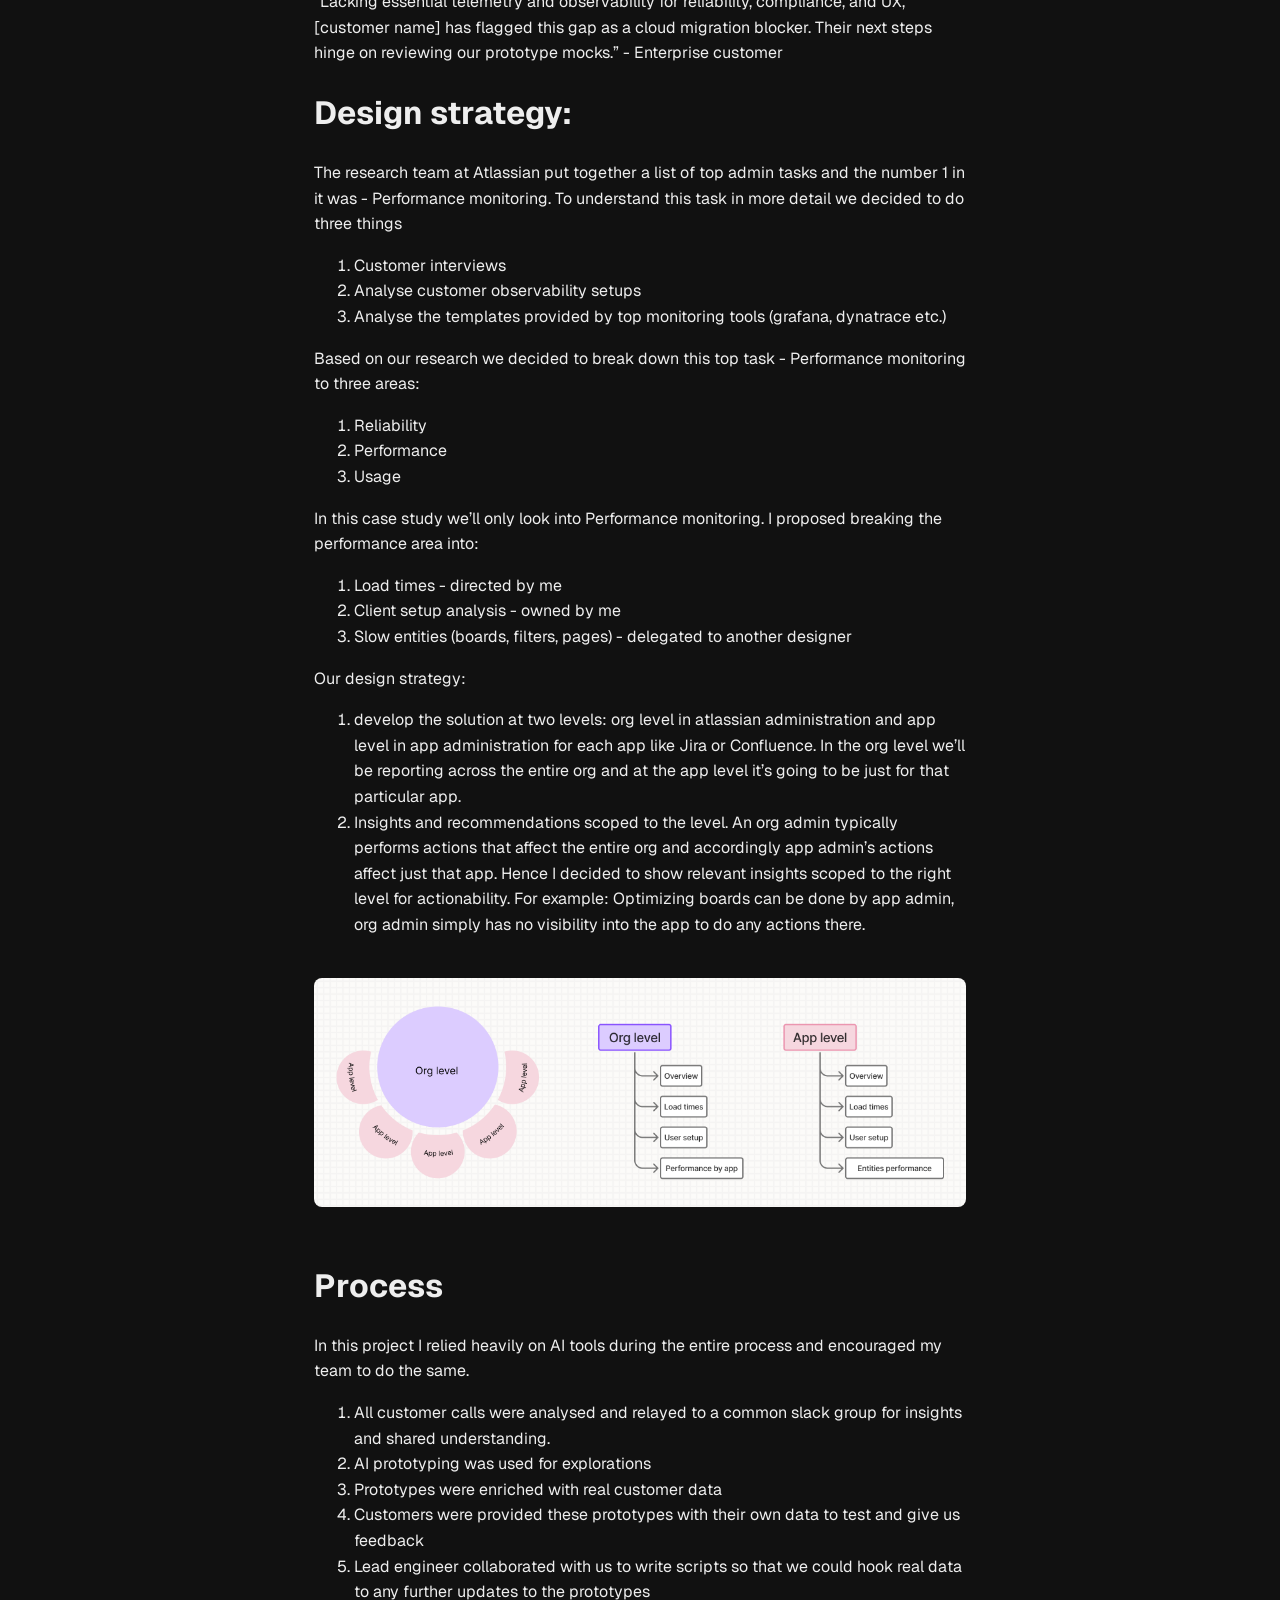
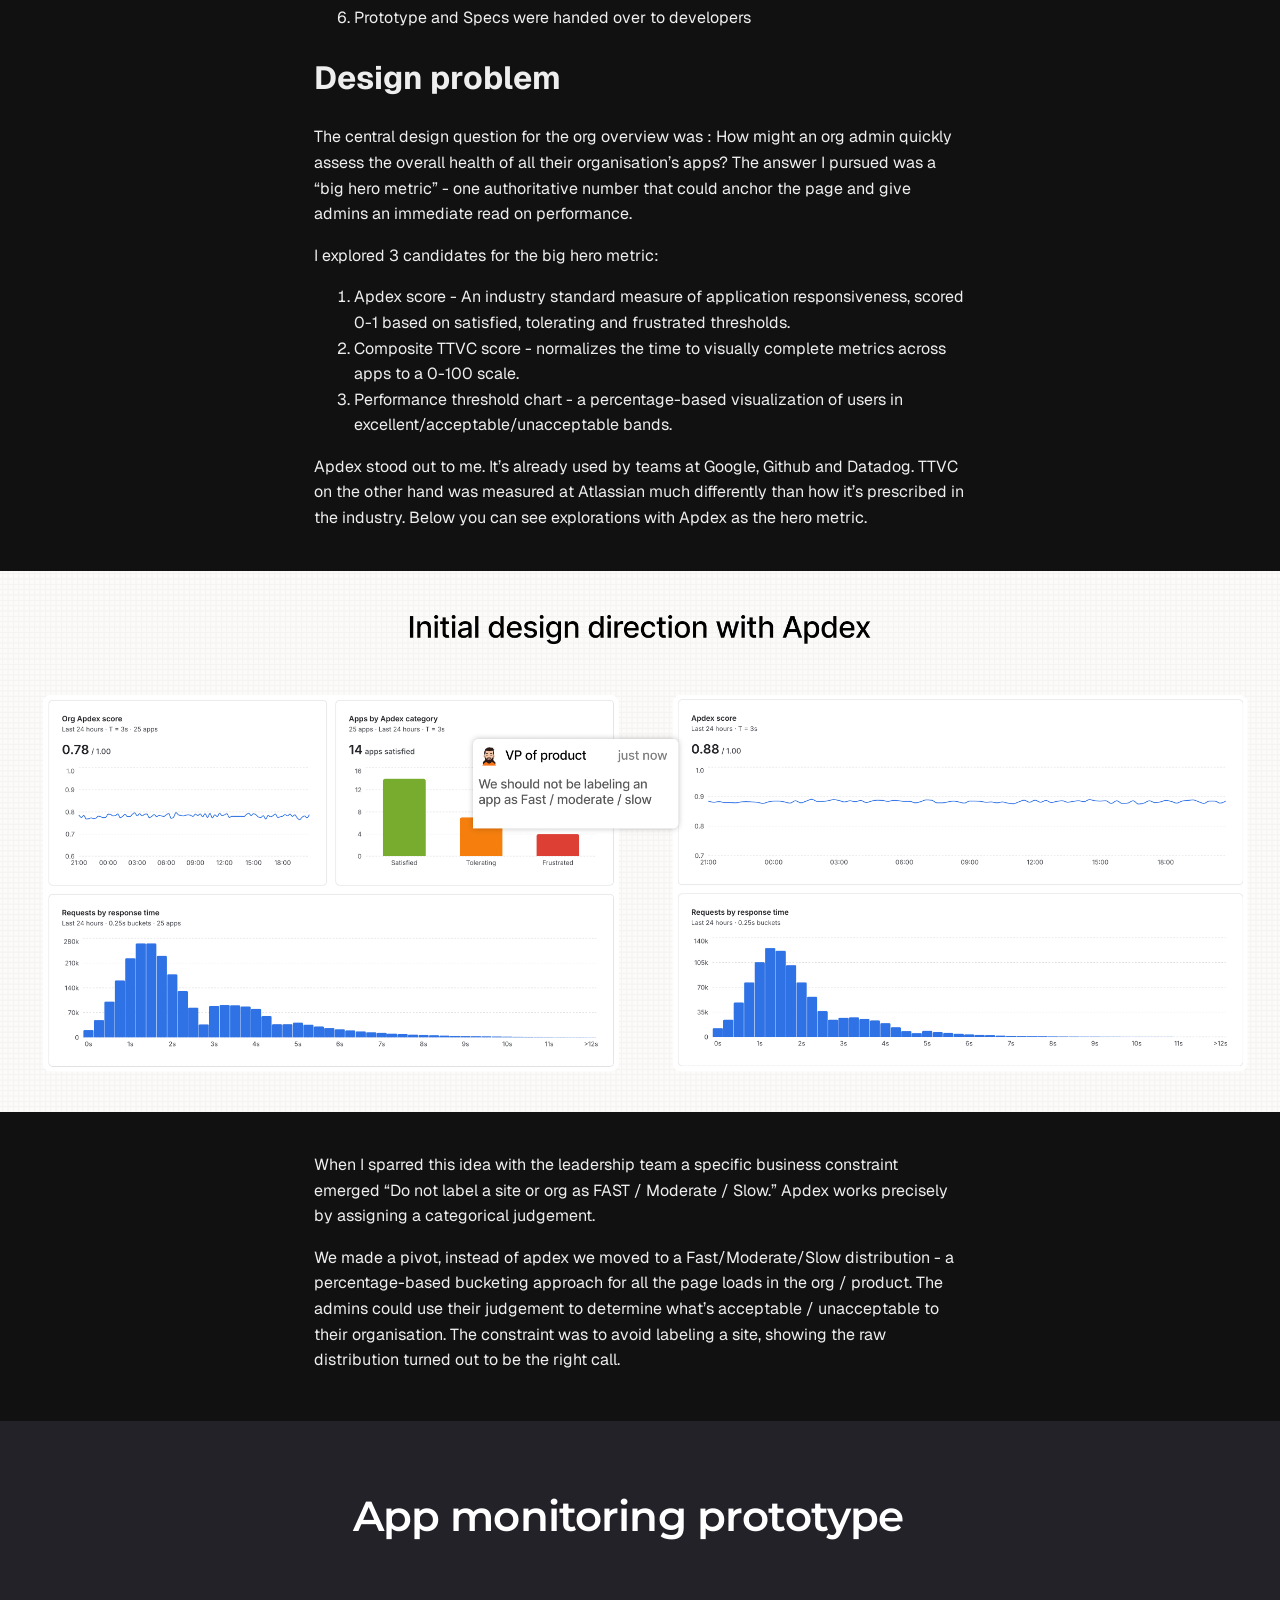
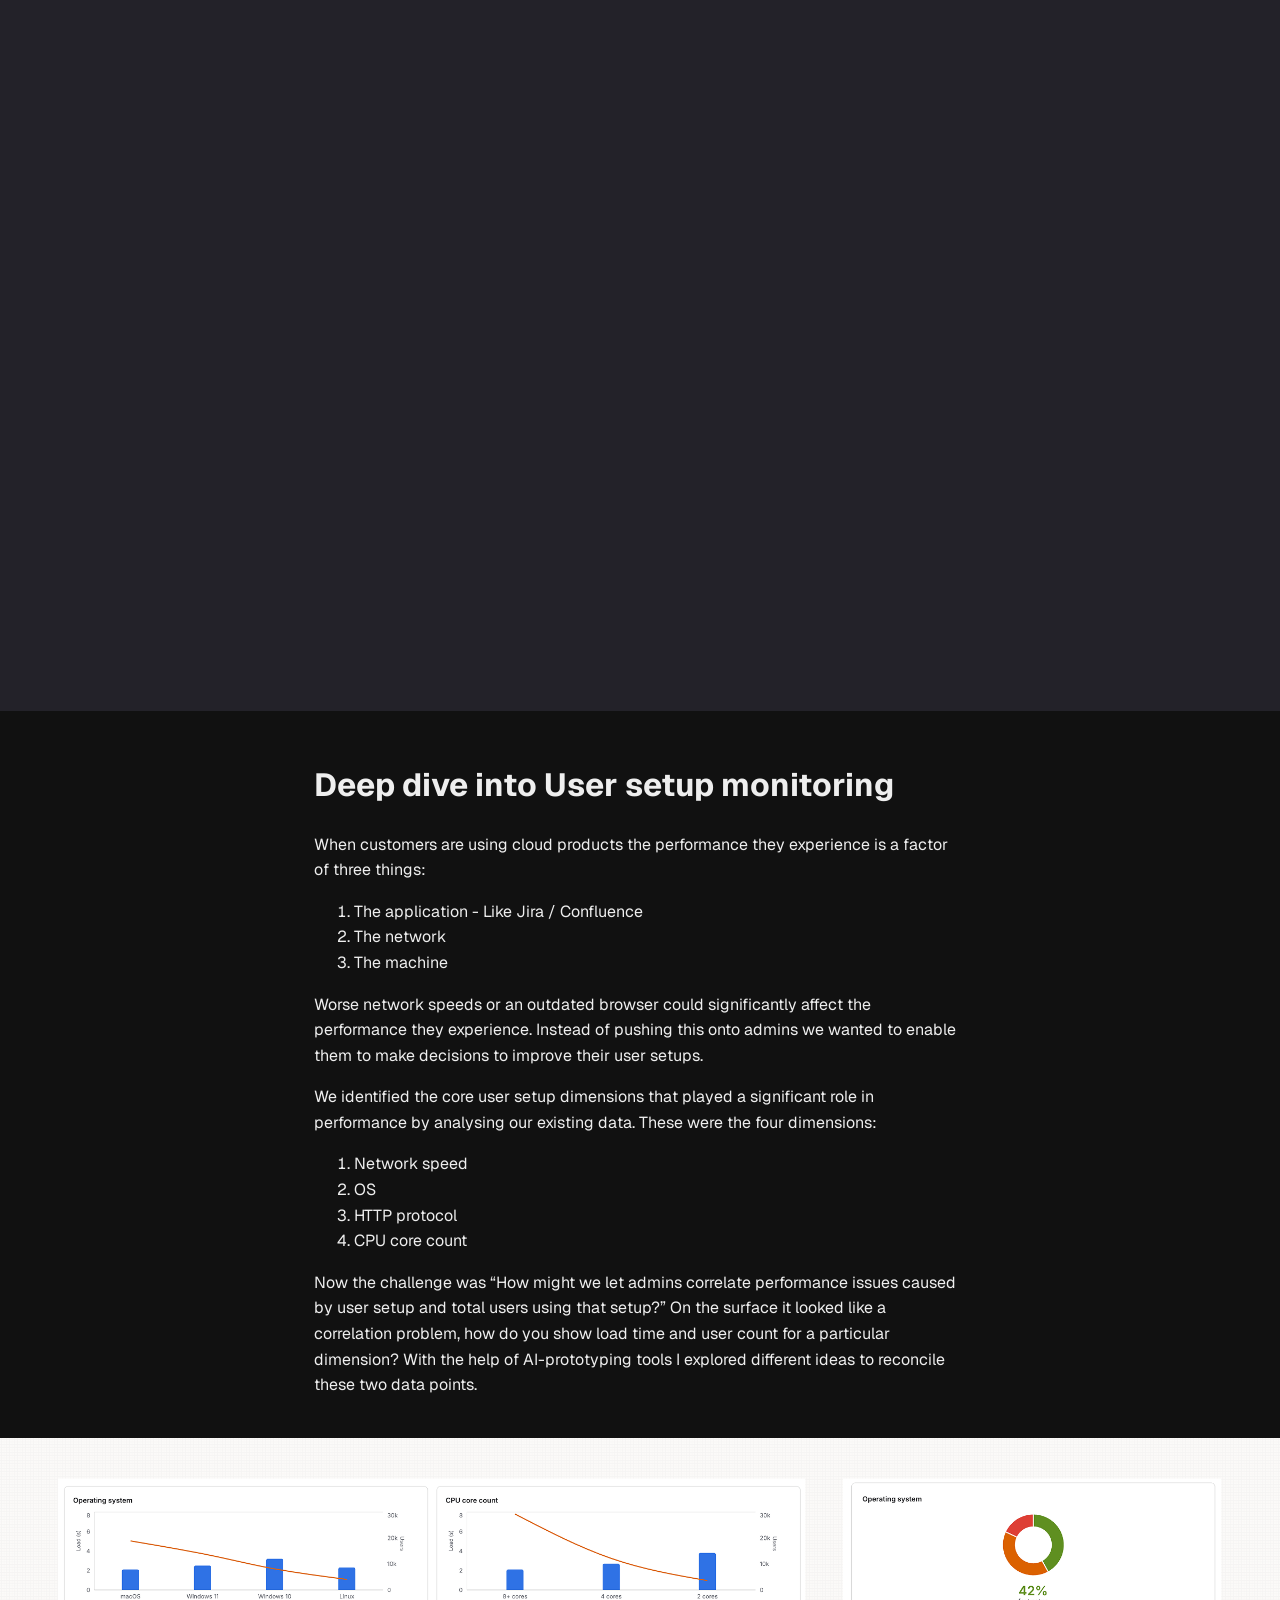
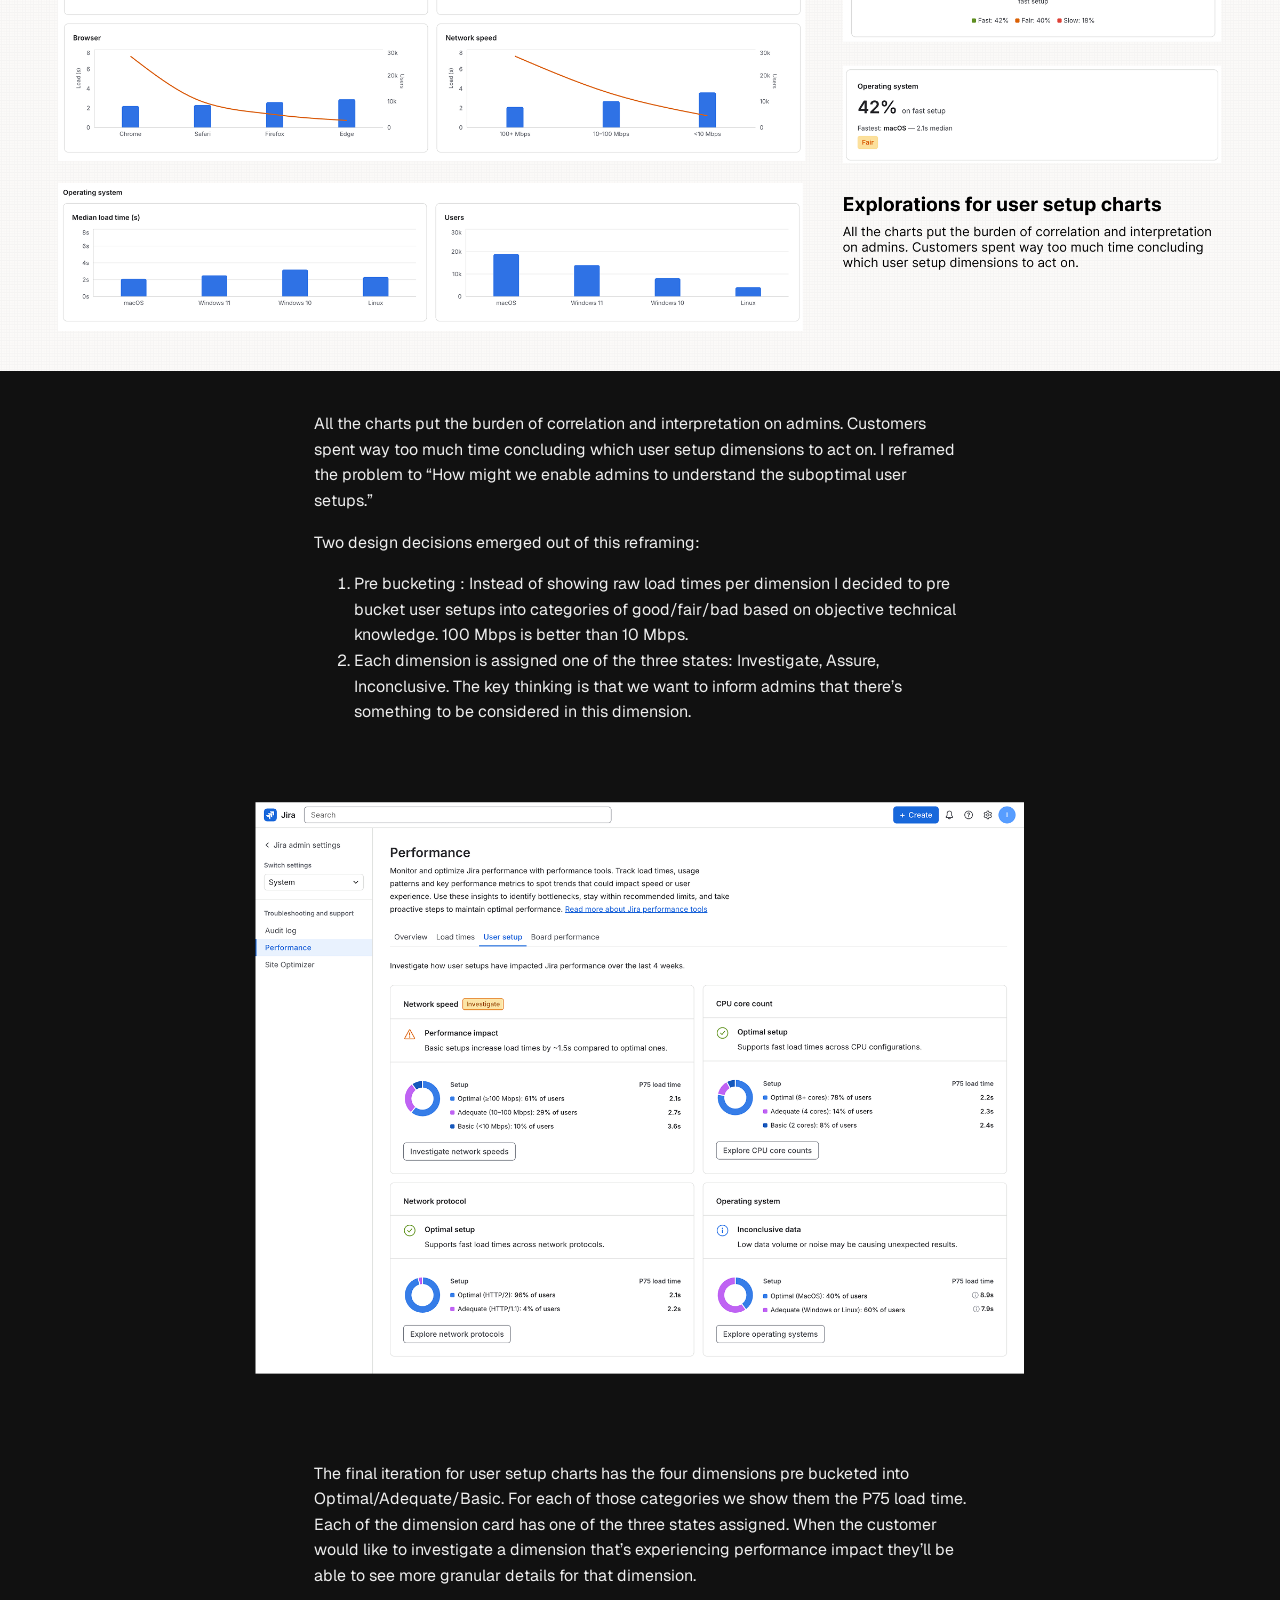
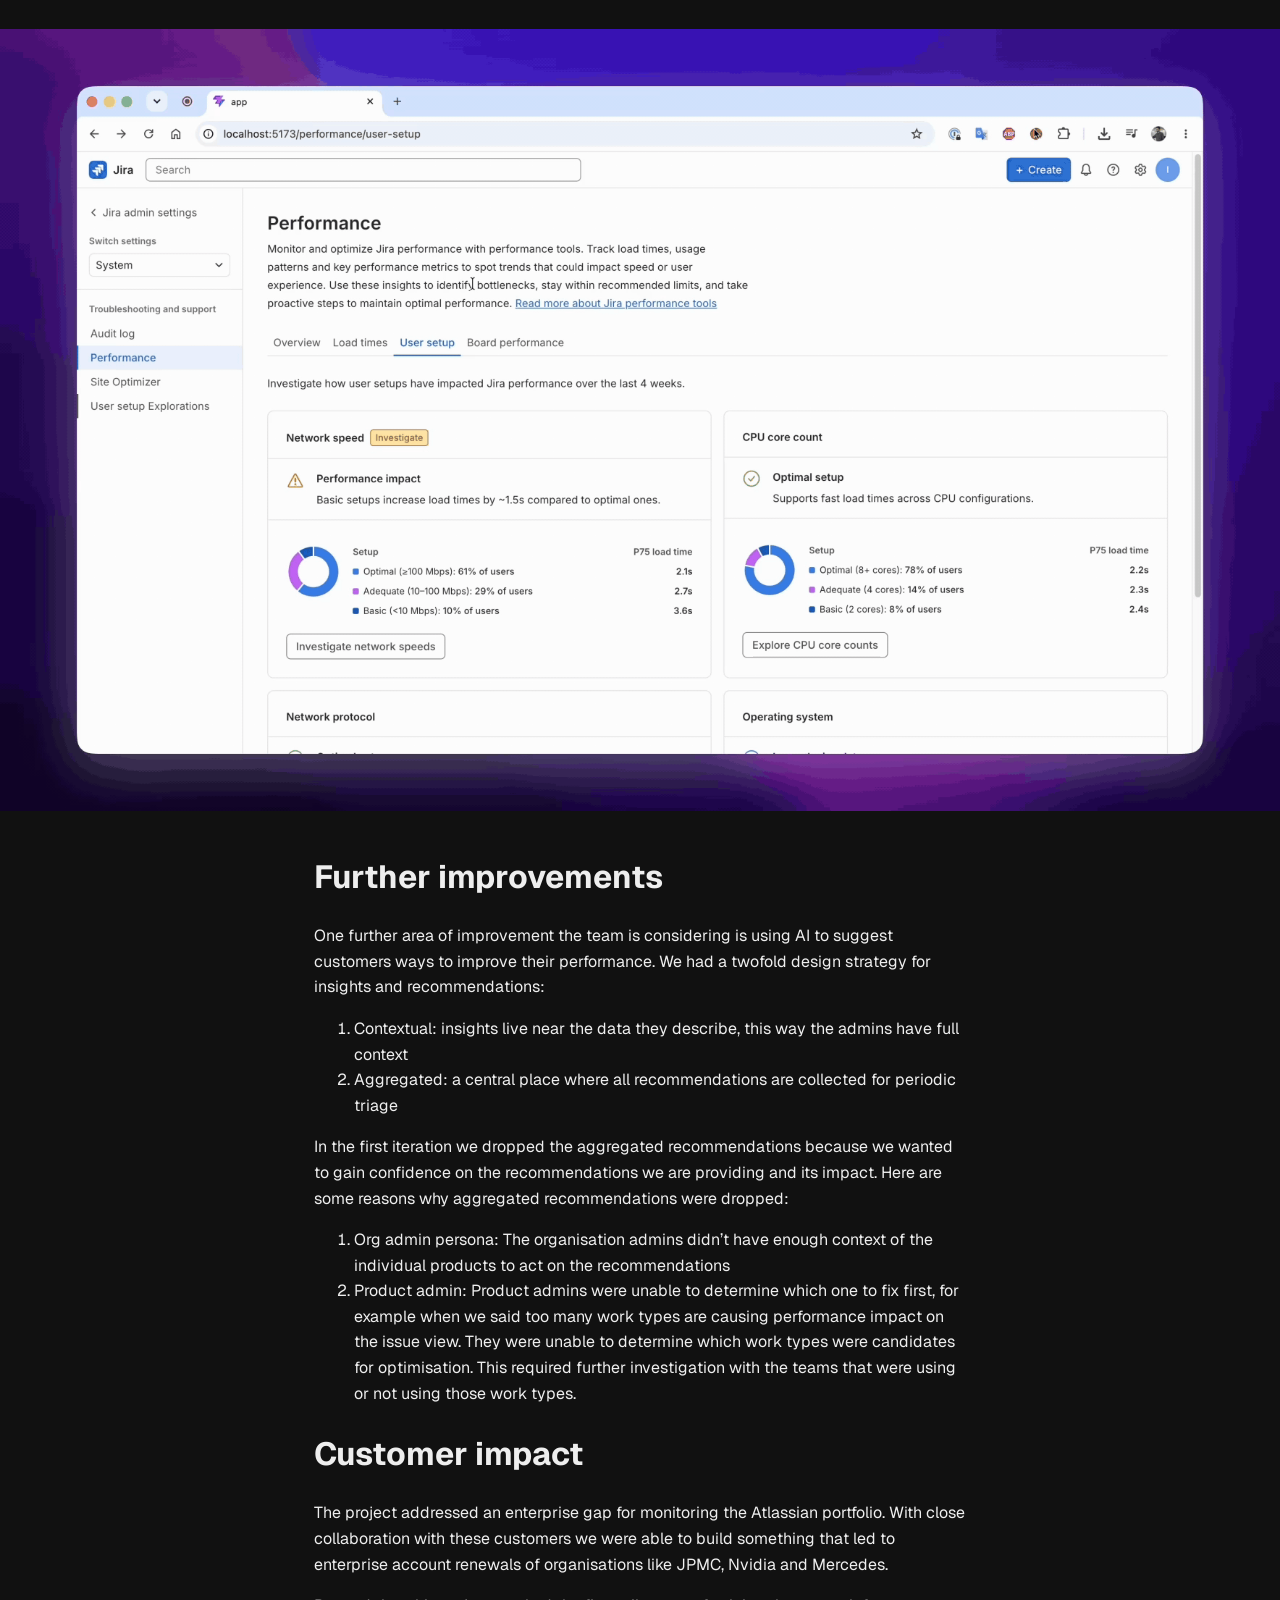
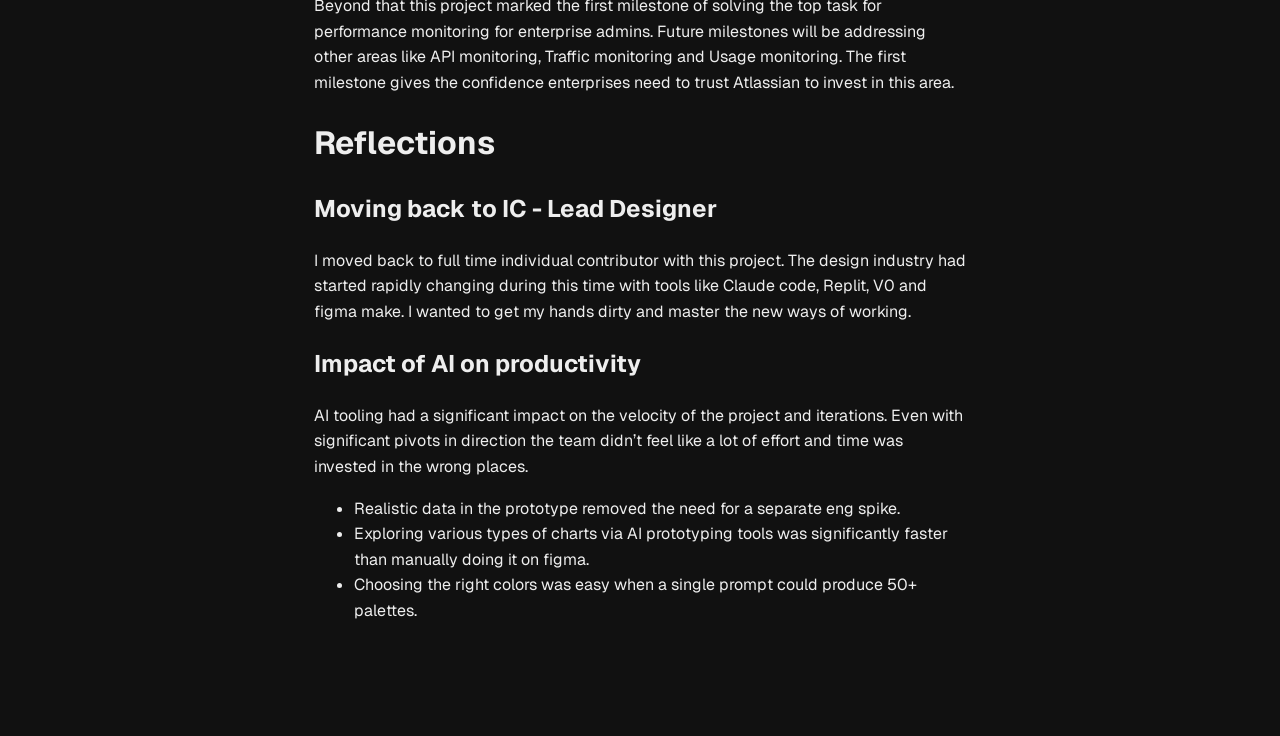
==== commit f3a14c84: "deploy: imranparvez/imran-26-source@9e2bf6ce257b3de0a4b4c28f40ac62f99b19a47a" ====
--- a/case-studies/app-monitoring/index.html
+++ b/case-studies/app-monitoring/index.html
@@ -4,7 +4,7 @@
           document.documentElement.classList.add('dark');
         }
       })();
-    </script><link rel="stylesheet" href="/_astro/_slug_@_@astro.DoP4_USv.css"></head> <body data-astro-cid-skaurlmh> <!-- TOP NAV --> <nav class="topnav" data-astro-cid-skaurlmh> <div class="topnav__inner" data-astro-cid-skaurlmh> <a href="/" class="topnav__logo" aria-label="Home" data-astro-cid-skaurlmh> <img src="/logo-black.svg" alt="Imran Parvez" data-astro-cid-skaurlmh> </a> <div class="topnav__links" data-astro-cid-skaurlmh> <a href="/" class="topnav__link" data-astro-cid-skaurlmh>Home</a> <a href="/imran-resume-2026-3.pdf" class="topnav__link" target="_blank" rel="noopener noreferrer" data-astro-cid-skaurlmh>Resume</a> <a href="https://www.linkedin.com/in/imranparvez1/" class="topnav__link" target="_blank" rel="noopener noreferrer" data-astro-cid-skaurlmh>LinkedIn</a> <button id="theme-toggle" class="topnav__toggle" aria-label="Toggle theme" data-astro-cid-skaurlmh> <!-- Sun: shown in dark mode --> <svg class="icon-sun" xmlns="http://www.w3.org/2000/svg" viewBox="0 0 24 24" fill="none" stroke="currentColor" stroke-width="2" stroke-linecap="round" stroke-linejoin="round" data-astro-cid-skaurlmh> <circle cx="12" cy="12" r="5" data-astro-cid-skaurlmh></circle><line x1="12" y1="1" x2="12" y2="3" data-astro-cid-skaurlmh></line><line x1="12" y1="21" x2="12" y2="23" data-astro-cid-skaurlmh></line><line x1="4.22" y1="4.22" x2="5.64" y2="5.64" data-astro-cid-skaurlmh></line><line x1="18.36" y1="18.36" x2="19.78" y2="19.78" data-astro-cid-skaurlmh></line><line x1="1" y1="12" x2="3" y2="12" data-astro-cid-skaurlmh></line><line x1="21" y1="12" x2="23" y2="12" data-astro-cid-skaurlmh></line><line x1="4.22" y1="19.78" x2="5.64" y2="18.36" data-astro-cid-skaurlmh></line><line x1="18.36" y1="5.64" x2="19.78" y2="4.22" data-astro-cid-skaurlmh></line> </svg> <!-- Moon: shown in light mode --> <svg class="icon-moon" xmlns="http://www.w3.org/2000/svg" viewBox="0 0 24 24" fill="none" stroke="currentColor" stroke-width="2" stroke-linecap="round" stroke-linejoin="round" data-astro-cid-skaurlmh> <path d="M21 12.79A9 9 0 1 1 11.21 3 7 7 0 0 0 21 12.79z" data-astro-cid-skaurlmh></path> </svg> </button> </div> </div> </nav> <!-- PAGE HEADER --> <div class="container" data-astro-cid-skaurlmh> <header class="page-header" data-astro-cid-skaurlmh> <p class="page-header__label" data-astro-cid-skaurlmh>Lead Product Designer · Atlassian Administration</p> <h1 class="page-header__title" data-astro-cid-skaurlmh>Monitoring enterprise Atlassian portfolios</h1> </header> </div> <!-- INTRO COLUMNS --> <div class="intro" data-astro-cid-skaurlmh> <div class="intro__summary" data-astro-cid-skaurlmh> <p data-astro-cid-skaurlmh>Atlassian&#39;s customers in the cloud lacked monitoring capabilities for their deployment. On-premise customers owned the infrastructure, which meant they could monitor almost everything in depth. When they moved to cloud they lost that capability entirely. Some customers currently leverage third-party monitoring tools like Dynatrace and Datadog, however synthetic measurement alone can be inconsistent and incomplete. I led the strategy to design monitoring capabilities for enterprises. We went from almost no monitoring to building capabilities for performance monitoring for each individual product like jira/confluence and for the entire Atlassian portfolio in Admin hub. Closing this gap helps us retain the largest customers like NVIDIA, AMD and JPMC</p> </div> <div class="intro__context" data-astro-cid-skaurlmh> <p class="intro__col-label" data-astro-cid-skaurlmh>About the product</p> <p class="intro__product" data-astro-cid-skaurlmh>Atlassian Administration is the hub used by organisation administrators to administer their entire Atlassian portfolio. Similarly each individual deployed product has its own administration area like Jira administration and Confluence administration. </p> </div> <div class="intro__meta" data-astro-cid-skaurlmh> <p class="intro__col-label" data-astro-cid-skaurlmh>Details</p> <div class="intro__meta-list" data-astro-cid-skaurlmh> <div class="intro__meta-item" data-astro-cid-skaurlmh> <span class="intro__meta-key" data-astro-cid-skaurlmh>Role</span> <span class="intro__meta-value" data-astro-cid-skaurlmh>Lead Product Designer</span> </div> <div class="intro__meta-item" data-astro-cid-skaurlmh> <span class="intro__meta-key" data-astro-cid-skaurlmh>Timeline</span> <span class="intro__meta-value" data-astro-cid-skaurlmh>Sep 2025 - Present</span> </div> <div class="intro__meta-item" data-astro-cid-skaurlmh> <span class="intro__meta-key" data-astro-cid-skaurlmh>Team</span> <span class="intro__meta-value" data-astro-cid-skaurlmh>4 Designers</span> </div> <div class="intro__meta-item" data-astro-cid-skaurlmh> <span class="intro__meta-key" data-astro-cid-skaurlmh>Org</span> <span class="intro__meta-value" data-astro-cid-skaurlmh>Atlassian Administration</span> </div> </div> </div> </div>  <!-- BODY CONTENT --> <div class="container" data-astro-cid-skaurlmh> <div class="prose" data-astro-cid-skaurlmh> <h1 id="problem">Problem</h1>
+    </script><link rel="stylesheet" href="/_astro/_slug_@_@astro.W3EOp2jo.css"></head> <body data-astro-cid-skaurlmh> <!-- TOP NAV --> <nav class="topnav" data-astro-cid-skaurlmh> <div class="topnav__inner" data-astro-cid-skaurlmh> <a href="/" class="topnav__logo" aria-label="Home" data-astro-cid-skaurlmh> <img src="/logo-black.svg" alt="Imran Parvez" data-astro-cid-skaurlmh> </a> <div class="topnav__links" data-astro-cid-skaurlmh> <a href="/" class="topnav__link" data-astro-cid-skaurlmh>Home</a> <a href="/imran-resume-2026-3.pdf" class="topnav__link" target="_blank" rel="noopener noreferrer" data-astro-cid-skaurlmh>Resume</a> <a href="https://www.linkedin.com/in/imranparvez1/" class="topnav__link" target="_blank" rel="noopener noreferrer" data-astro-cid-skaurlmh>LinkedIn</a> <button id="theme-toggle" class="topnav__toggle" aria-label="Toggle theme" data-astro-cid-skaurlmh> <!-- Sun: shown in dark mode --> <svg class="icon-sun" xmlns="http://www.w3.org/2000/svg" viewBox="0 0 24 24" fill="none" stroke="currentColor" stroke-width="2" stroke-linecap="round" stroke-linejoin="round" data-astro-cid-skaurlmh> <circle cx="12" cy="12" r="5" data-astro-cid-skaurlmh></circle><line x1="12" y1="1" x2="12" y2="3" data-astro-cid-skaurlmh></line><line x1="12" y1="21" x2="12" y2="23" data-astro-cid-skaurlmh></line><line x1="4.22" y1="4.22" x2="5.64" y2="5.64" data-astro-cid-skaurlmh></line><line x1="18.36" y1="18.36" x2="19.78" y2="19.78" data-astro-cid-skaurlmh></line><line x1="1" y1="12" x2="3" y2="12" data-astro-cid-skaurlmh></line><line x1="21" y1="12" x2="23" y2="12" data-astro-cid-skaurlmh></line><line x1="4.22" y1="19.78" x2="5.64" y2="18.36" data-astro-cid-skaurlmh></line><line x1="18.36" y1="5.64" x2="19.78" y2="4.22" data-astro-cid-skaurlmh></line> </svg> <!-- Moon: shown in light mode --> <svg class="icon-moon" xmlns="http://www.w3.org/2000/svg" viewBox="0 0 24 24" fill="none" stroke="currentColor" stroke-width="2" stroke-linecap="round" stroke-linejoin="round" data-astro-cid-skaurlmh> <path d="M21 12.79A9 9 0 1 1 11.21 3 7 7 0 0 0 21 12.79z" data-astro-cid-skaurlmh></path> </svg> </button> </div> </div> </nav> <!-- PAGE HEADER --> <div class="container" data-astro-cid-skaurlmh> <header class="page-header" data-astro-cid-skaurlmh> <p class="page-header__label" data-astro-cid-skaurlmh>Lead Product Designer · Atlassian Administration</p> <h1 class="page-header__title" data-astro-cid-skaurlmh>Monitoring enterprise Atlassian portfolios</h1> </header> </div> <!-- INTRO COLUMNS --> <div class="intro" data-astro-cid-skaurlmh> <div class="intro__summary" data-astro-cid-skaurlmh> <p data-astro-cid-skaurlmh>Atlassian&#39;s customers in the cloud lacked monitoring capabilities for their deployment. On-premise customers owned the infrastructure, which meant they could monitor almost everything in depth. When they moved to cloud they lost that capability entirely. Some customers currently leverage third-party monitoring tools like Dynatrace and Datadog, however synthetic measurement alone can be inconsistent and incomplete. I led the strategy to design monitoring capabilities for enterprises. We went from almost no monitoring to building capabilities for performance monitoring for each individual product like jira/confluence and for the entire Atlassian portfolio in Admin hub. Closing this gap helps us retain the largest customers like NVIDIA, AMD and JPMC</p> </div> <div class="intro__context" data-astro-cid-skaurlmh> <p class="intro__col-label" data-astro-cid-skaurlmh>About the product</p> <p class="intro__product" data-astro-cid-skaurlmh>Atlassian Administration is the hub used by organisation administrators to administer their entire Atlassian portfolio. Similarly each individual deployed product has its own administration area like Jira administration and Confluence administration. </p> </div> <div class="intro__meta" data-astro-cid-skaurlmh> <p class="intro__col-label" data-astro-cid-skaurlmh>Details</p> <div class="intro__meta-list" data-astro-cid-skaurlmh> <div class="intro__meta-item" data-astro-cid-skaurlmh> <span class="intro__meta-key" data-astro-cid-skaurlmh>Role</span> <span class="intro__meta-value" data-astro-cid-skaurlmh>Lead Product Designer</span> </div> <div class="intro__meta-item" data-astro-cid-skaurlmh> <span class="intro__meta-key" data-astro-cid-skaurlmh>Timeline</span> <span class="intro__meta-value" data-astro-cid-skaurlmh>Sep 2025 - Present</span> </div> <div class="intro__meta-item" data-astro-cid-skaurlmh> <span class="intro__meta-key" data-astro-cid-skaurlmh>Team</span> <span class="intro__meta-value" data-astro-cid-skaurlmh>4 Designers</span> </div> <div class="intro__meta-item" data-astro-cid-skaurlmh> <span class="intro__meta-key" data-astro-cid-skaurlmh>Org</span> <span class="intro__meta-value" data-astro-cid-skaurlmh>Atlassian Administration</span> </div> </div> </div> </div>  <!-- BODY CONTENT --> <div class="container" data-astro-cid-skaurlmh> <div class="prose" data-astro-cid-skaurlmh> <h1 id="problem">Problem</h1>
 <p>Atlassian’s on-premise offering gave large customers the control, custom APIs, and hardware access they needed to heavily monitor and troubleshoot their Atlassian tools.</p>
 <p>However, customers on cloud were unhappy with nothing being offered to monitor Atlassian’s cloud solutions. Administrators (Product Owners) are responsible for smooth operations of tools like jira and confluence in their organisations. Admins were forced to manage Jira and Confluence completely in the dark.</p>
 <h1 id="current-monitoring-offering">Current monitoring offering</h1>
@@ -133,4 +133,4 @@
 <li>Realistic data in the prototype removed the need for a separate eng spike.</li>
 <li>Exploring various types of charts via AI prototyping tools was significantly faster than manually doing it on figma.</li>
 <li>Choosing the right colors was easy when a single prompt could produce 50+ palettes.</li>
-</ul> </div> </div> <script type="module" src="/_astro/_slug_.astro_astro_type_script_index_0_lang.BwaSXEp2.js"></script> </body> </html>+</ul> </div> </div> <script type="module" src="/_astro/_slug_.astro_astro_type_script_index_0_lang.C2Ddb5iU.js"></script> </body> </html>
--- a/_astro/_slug_@_@astro.W3EOp2jo.css
+++ b/_astro/_slug_@_@astro.W3EOp2jo.css
@@ -0,0 +1 @@
+[data-astro-cid-skaurlmh],[data-astro-cid-skaurlmh]:before,[data-astro-cid-skaurlmh]:after{box-sizing:border-box;margin:0;padding:0}*{box-sizing:border-box}:root{--color-bg: #ffffff;--color-text: #111111;--color-muted: #717171;--color-border: #e5e5e5;--color-text-secondary: #333333;--color-text-tertiary: #555555;--color-surface: #f7f7f7;--color-surface-warm: #EAE9E2;--font-sans: "Geist", -apple-system, BlinkMacSystemFont, "Segoe UI", Helvetica, Arial, sans-serif;--font-heading: "Montserrat", var(--font-sans);--content-width: 700px}html.dark{--color-bg: #111111;--color-text: #eeeeee;--color-muted: #868686;--color-border: #2a2a2a;--color-text-secondary: #cccccc;--color-text-tertiary: #999999;--color-surface: #1e1e1e;--color-surface-warm: #1a1a18}html,body{background:var(--color-bg);color:var(--color-text);font-family:var(--font-sans);font-size:16px;line-height:1.6;-webkit-font-smoothing:antialiased;overflow-x:clip;transition:background .2s ease,color .2s ease}.container[data-astro-cid-skaurlmh]{max-width:var(--content-width);margin:0 auto;padding:0 24px}.topnav[data-astro-cid-skaurlmh]{position:sticky;top:0;z-index:100;background:var(--color-bg);transition:background .2s ease,border-color .2s ease}.topnav__inner[data-astro-cid-skaurlmh]{max-width:1280px;margin:0 auto;padding:0 24px;height:88px;display:flex;align-items:center;justify-content:space-between}.topnav__logo[data-astro-cid-skaurlmh]{display:flex;align-items:center;text-decoration:none;flex-shrink:0}.topnav__logo[data-astro-cid-skaurlmh] img[data-astro-cid-skaurlmh]{height:64px;width:auto;display:block;transition:filter .2s ease}html.dark .topnav__logo[data-astro-cid-skaurlmh] img[data-astro-cid-skaurlmh]{filter:invert(1)}.topnav__links[data-astro-cid-skaurlmh]{display:flex;align-items:center;gap:32px}.topnav__link[data-astro-cid-skaurlmh]{font-size:13px;font-weight:500;color:var(--color-muted);text-decoration:none;transition:color .15s;letter-spacing:.01em}.topnav__link[data-astro-cid-skaurlmh]:hover{color:var(--color-text)}.topnav__toggle[data-astro-cid-skaurlmh]{background:none;border:none;cursor:pointer;color:var(--color-muted);padding:4px;display:flex;align-items:center;transition:color .15s;line-height:0}.topnav__toggle[data-astro-cid-skaurlmh]:hover{color:var(--color-text)}.topnav__toggle[data-astro-cid-skaurlmh] svg[data-astro-cid-skaurlmh]{width:18px;height:18px}.icon-sun[data-astro-cid-skaurlmh]{display:none}.icon-moon[data-astro-cid-skaurlmh],html.dark .icon-sun[data-astro-cid-skaurlmh]{display:block}html.dark .icon-moon[data-astro-cid-skaurlmh]{display:none}.page-header[data-astro-cid-skaurlmh]{padding:48px 0 56px}.page-header__label[data-astro-cid-skaurlmh]{font-size:11px;font-weight:500;letter-spacing:.08em;text-transform:uppercase;color:var(--color-muted);margin-bottom:16px}.page-header__title[data-astro-cid-skaurlmh]{font-size:42px;font-weight:600;font-family:var(--font-heading);letter-spacing:-.02em;line-height:1.1;margin-bottom:16px}.page-header__subtitle[data-astro-cid-skaurlmh]{font-size:18px;color:var(--color-text-tertiary);line-height:1.5;margin-bottom:24px;max-width:560px}.page-header__meta[data-astro-cid-skaurlmh]{font-size:13px;color:var(--color-muted)}.hero-image[data-astro-cid-skaurlmh]{width:100vw;position:relative;left:50%;margin-left:-50vw;height:480px;background:var(--color-surface);overflow:hidden;margin-bottom:64px}.hero-image[data-astro-cid-skaurlmh] img[data-astro-cid-skaurlmh]{width:100%;height:100%;object-fit:cover;object-position:center 20%;filter:grayscale(100%);display:block}.hero-image__placeholder[data-astro-cid-skaurlmh]{width:100%;height:100%;display:flex;align-items:center;justify-content:center}.hero-image__placeholder[data-astro-cid-skaurlmh] span[data-astro-cid-skaurlmh]{font-size:12px;font-weight:500;letter-spacing:.06em;text-transform:uppercase;color:#ccc}.intro[data-astro-cid-skaurlmh]{max-width:1080px;margin:0 auto 64px;padding:0 24px 64px;display:grid;grid-template-columns:2fr 1fr 1fr;gap:48px;border-bottom:1px solid var(--color-border)}.intro__summary[data-astro-cid-skaurlmh]{font-size:15px;line-height:1.75;color:var(--color-text-secondary)}.intro__summary[data-astro-cid-skaurlmh] p[data-astro-cid-skaurlmh]+p[data-astro-cid-skaurlmh]{margin-top:16px}.intro__col-label[data-astro-cid-skaurlmh]{font-size:11px;font-weight:500;letter-spacing:.08em;text-transform:uppercase;color:var(--color-muted);margin-bottom:12px}.intro__product[data-astro-cid-skaurlmh]{font-size:13px;line-height:1.7;color:var(--color-text-tertiary)}.intro__meta-list[data-astro-cid-skaurlmh]{display:flex;flex-direction:column;gap:10px}.intro__meta-item[data-astro-cid-skaurlmh]{display:flex;flex-direction:column;gap:2px}.intro__meta-key[data-astro-cid-skaurlmh]{font-size:11px;font-weight:500;letter-spacing:.06em;text-transform:uppercase;color:var(--color-muted)}.intro__meta-value[data-astro-cid-skaurlmh]{font-size:13px;color:var(--color-text)}.metrics[data-astro-cid-skaurlmh]{display:grid;grid-template-columns:repeat(auto-fit,minmax(120px,1fr));gap:24px;padding:48px 0;border-top:1px solid var(--color-border);border-bottom:1px solid var(--color-border);margin-bottom:64px}.metric__number[data-astro-cid-skaurlmh]{font-size:40px;font-weight:600;font-family:var(--font-heading);letter-spacing:-.02em;line-height:1;margin-bottom:8px}.metric__label[data-astro-cid-skaurlmh]{font-size:12px;color:var(--color-muted);line-height:1.4}.prose[data-astro-cid-skaurlmh]{padding-bottom:96px}.prose[data-astro-cid-skaurlmh] p[data-astro-cid-skaurlmh]{font-size:15px;line-height:1.75;color:var(--color-text-secondary);margin-bottom:20px}.prose[data-astro-cid-skaurlmh] h2[data-astro-cid-skaurlmh]{font-size:24px;font-weight:600;font-family:var(--font-heading);letter-spacing:-.01em;line-height:1.2;margin-top:56px;margin-bottom:20px;padding-top:56px;border-top:1px solid var(--color-border)}.prose[data-astro-cid-skaurlmh] h2[data-astro-cid-skaurlmh]:first-child{margin-top:0;padding-top:0;border-top:none}.prose[data-astro-cid-skaurlmh] h3[data-astro-cid-skaurlmh]{font-size:17px;font-weight:600;font-family:var(--font-heading);letter-spacing:-.01em;margin-top:36px;margin-bottom:12px}.prose h6{font-size:16px;font-weight:600;font-family:var(--font-heading);margin-top:8px;margin-bottom:0}.prose h2+h6{margin-top:6px}.prose h6+p{margin-top:0}.prose[data-astro-cid-skaurlmh] blockquote[data-astro-cid-skaurlmh]{border-left:2px solid var(--color-border);padding-left:20px;margin:24px 0;font-style:italic;color:var(--color-text-tertiary);font-size:15px;line-height:1.7}.prose[data-astro-cid-skaurlmh] blockquote[data-astro-cid-skaurlmh] p[data-astro-cid-skaurlmh]{margin-bottom:0}.prose[data-astro-cid-skaurlmh] ul[data-astro-cid-skaurlmh],.prose[data-astro-cid-skaurlmh] ol[data-astro-cid-skaurlmh]{padding-left:20px;margin-bottom:20px}.prose[data-astro-cid-skaurlmh] li[data-astro-cid-skaurlmh]{font-size:15px;line-height:1.75;color:var(--color-text-secondary);margin-bottom:6px}.prose[data-astro-cid-skaurlmh] hr[data-astro-cid-skaurlmh]{border:none;border-top:1px solid var(--color-border);margin:0}.prose[data-astro-cid-skaurlmh] strong[data-astro-cid-skaurlmh]{font-weight:600;color:var(--color-text)}.prose th{text-align:left}.img-full{width:100vw;margin-left:calc(50% - 50vw);margin-top:40px;margin-bottom:40px}.img-full img{width:100%;display:block}.before-after{position:relative;width:1050px;max-width:100vw;margin-left:calc(50% - 525px);margin-top:48px;margin-bottom:48px;padding:96px 0;cursor:ew-resize;user-select:none;touch-action:none;isolation:isolate}.before-after:before{content:"";position:absolute;top:0;bottom:0;left:-100vw;right:-100vw;background-color:#232229;z-index:-1}.ba-img{display:block;width:100%;height:auto}.ba-svg-defs{position:absolute;width:0;height:0;overflow:hidden}.ba-after-wrap{position:absolute;top:96px;left:0;width:100%;height:calc(100% - 192px);clip-path:url(#ba-clip)}.ba-after-wrap .ba-img{position:absolute;top:0;left:0;width:100%;height:auto}.ba-handle{position:absolute;top:50%;left:50%;width:12px;height:12px;background:#fff;border-radius:50%;box-shadow:0 2px 8px #00000040;transform:translate(-50%,-50%);pointer-events:none;transition:transform .15s ease}.ba-handle:before,.ba-handle:after{content:"";position:absolute;top:50%;left:50%;width:12px;height:12px;border-radius:50%;background:transparent;border:1.5px solid #ff7a1a;transform:translate(-50%,-50%) scale(1);animation:ba-pulse 2s ease-out infinite}.ba-handle:after{animation-delay:1s}@keyframes ba-pulse{0%{transform:translate(-50%,-50%) scale(1);opacity:.7}to{transform:translate(-50%,-50%) scale(3);opacity:0}}.ba-label{position:absolute;bottom:112px;font-size:11px;font-weight:600;letter-spacing:.08em;text-transform:uppercase;color:#fff;background:#0006;padding:4px 10px;border-radius:4px;pointer-events:none}.ba-label--before{left:16px}.ba-label--after{right:16px}.proto-embed{position:relative;width:200%;max-width:100vw;margin-left:-50%;margin-top:48px;margin-bottom:48px;padding:48px;isolation:isolate}.proto-embed:before{content:"";position:absolute;top:0;bottom:0;left:-100vw;right:-100vw;background-color:#232229;z-index:-1}.proto-embed iframe{width:100%;height:700px;border:none;border-radius:8px;display:block}.shipped-heading{width:100vw;margin-left:calc(50% - 50vw);background-color:var(--color-surface-warm);text-align:center;font-size:42px;font-weight:600;font-family:Montserrat,sans-serif;letter-spacing:-.02em;line-height:1.1;padding:64px 24px 0}.prototype-heading{width:100vw;margin-left:calc(50% - 50vw);text-align:center;font-size:42px;font-weight:600;font-family:var(--font-heading);letter-spacing:-.02em;line-height:1.1;padding:24px;color:#fff}.img-marquee{width:100vw;margin-left:calc(50% - 50vw);margin-bottom:40px;overflow:hidden}.marquee-track{display:flex;will-change:transform}.marquee-track img{height:1600px;width:auto;flex-shrink:0;display:block}.img-placeholder{width:100%;height:240px;background:var(--color-surface);border-radius:8px;display:flex;align-items:center;justify-content:center;margin:24px 0}.img-placeholder span{font-size:11px;font-weight:500;letter-spacing:.06em;text-transform:uppercase;color:#ccc}.img-row{display:grid;gap:24px;width:100vw;margin-left:calc(50% - 50vw);margin-top:40px;margin-bottom:40px;padding:0 24px}.img-row--4{grid-template-columns:repeat(4,1fr)}.img-row__item{min-width:0}.img-row__item img{width:100%;max-width:100%;border-radius:8px;display:block}.img-row__title{font-size:13px;font-weight:600;font-family:var(--font-heading);margin-top:12px;margin-bottom:4px;color:var(--color-text)}.img-row__desc{font-size:13px;color:var(--color-text-tertiary);line-height:1.5}.proto-embed__mobile-msg{display:none;align-items:center;justify-content:center;text-align:center;padding:48px 24px;font-size:14px;color:#fff9;font-style:italic}@media(max-width:767px){.topnav__inner[data-astro-cid-skaurlmh]{height:64px}.topnav__logo[data-astro-cid-skaurlmh] img[data-astro-cid-skaurlmh]{height:44px}.topnav__links[data-astro-cid-skaurlmh]{gap:16px}.topnav__link[data-astro-cid-skaurlmh]{font-size:12px}.page-header[data-astro-cid-skaurlmh]{padding:32px 0 40px}.page-header__title[data-astro-cid-skaurlmh]{font-size:26px}.hero-image[data-astro-cid-skaurlmh]{height:220px;margin-bottom:40px}.intro[data-astro-cid-skaurlmh]{grid-template-columns:1fr;gap:32px;padding:0 24px 40px;margin-bottom:40px}.proto-embed{width:100%;margin-left:0;padding:32px 24px}.proto-embed iframe{display:none}.proto-embed__mobile-msg{display:flex!important}.before-after{width:100vw;margin-left:calc(50% - 50vw);padding:48px 0}.ba-after-wrap{top:48px;height:calc(100% - 96px)}.img-row--4{grid-template-columns:repeat(2,1fr)}.marquee-track img{height:800px}.shipped-heading,.prototype-heading{font-size:28px;padding:40px 24px 0}}@media(max-width:479px){.img-row--4{grid-template-columns:1fr}}
